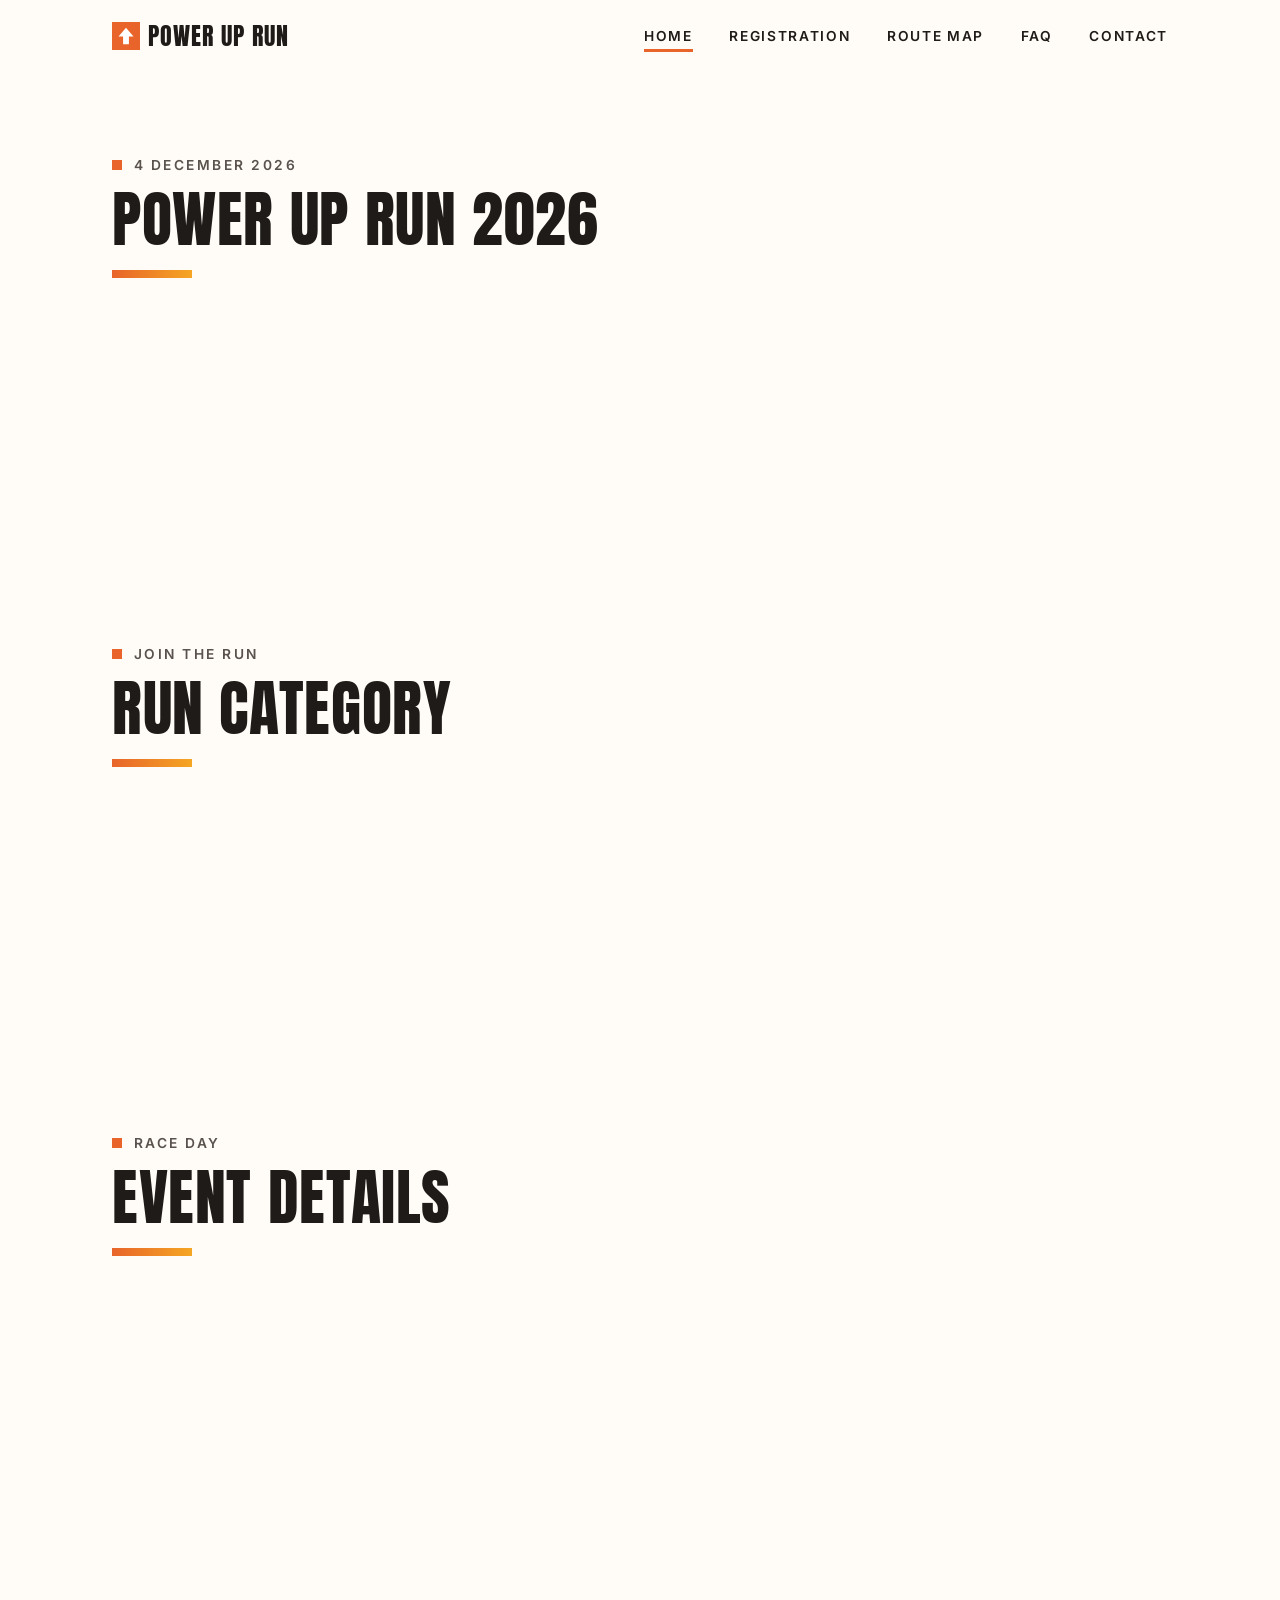
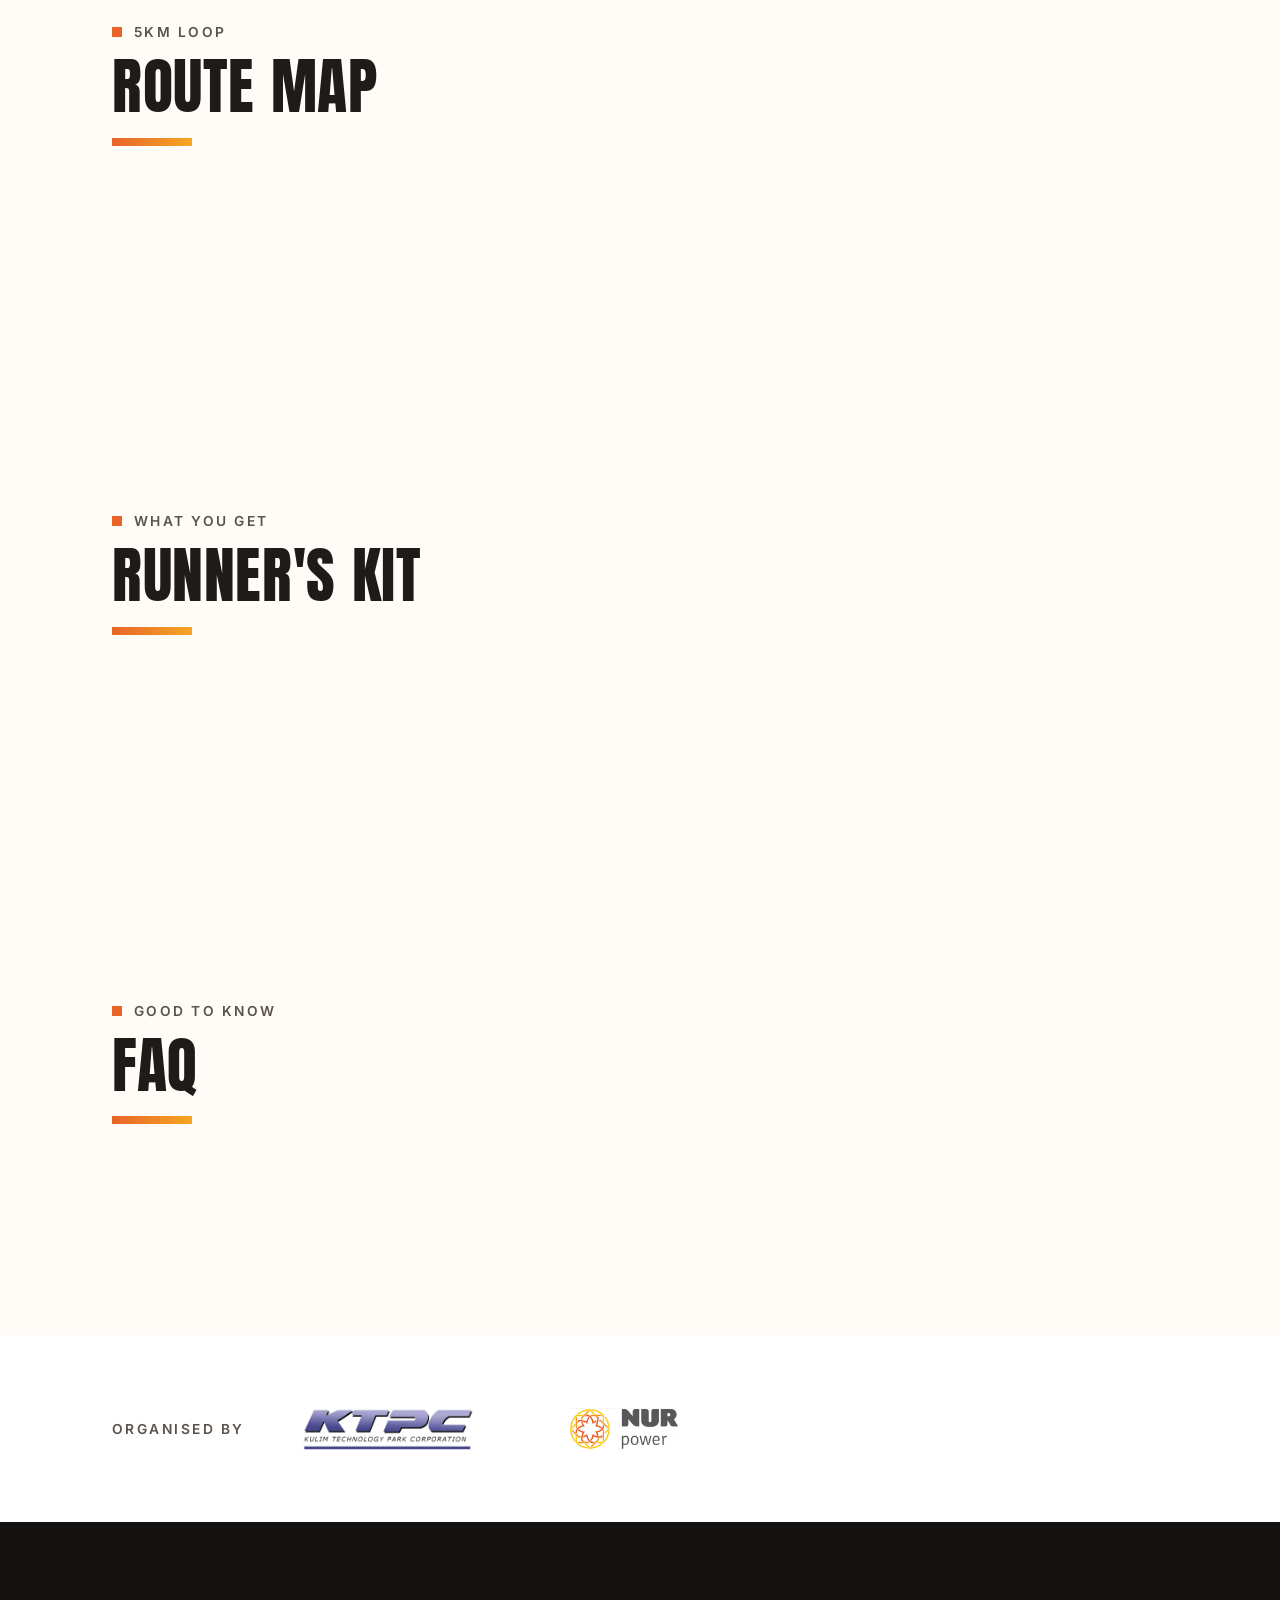
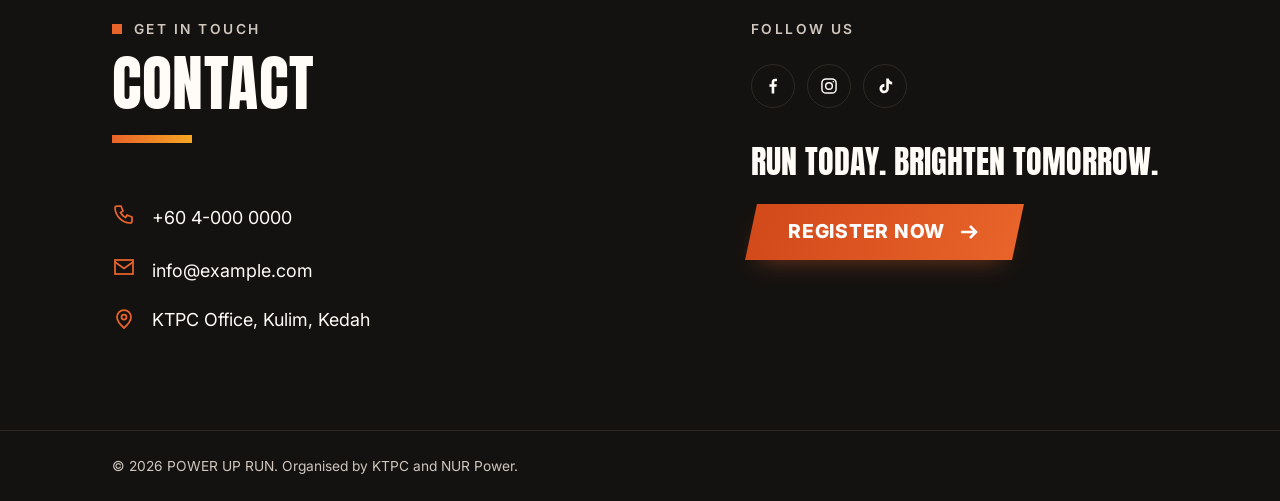
==== index.html @ efd7d97f "Add site foundation, event config and phase logic" ====
<!doctype html>
<html lang="en">
<head>
  <meta charset="utf-8">
  <meta name="viewport" content="width=device-width, initial-scale=1">
  <title>POWER UP RUN 2026 | 5KM Fun Run, Kulim</title>
  <meta name="description" content="POWER UP RUN 2026: a free 5KM Fun Run at KTPC Office, Kulim on 4 December 2026. Run Today. Brighten Tomorrow. Register on Luma.">
  <meta name="theme-color" content="#E8642A">
  <meta property="og:title" content="POWER UP RUN 2026">
  <meta property="og:description" content="Run Today. Brighten Tomorrow. Free 5KM Fun Run at KTPC Office, Kulim, 4 December 2026.">
  <meta property="og:type" content="website">
  <link rel="icon" href="assets/images/favicon.svg" type="image/svg+xml">

  <link rel="preconnect" href="https://fonts.googleapis.com">
  <link rel="preconnect" href="https://fonts.gstatic.com" crossorigin>
  <link rel="stylesheet" href="https://fonts.googleapis.com/css2?family=Anton&family=Inter:wght@400;600;800&display=swap">
  <link rel="stylesheet" href="assets/stylesheets/application.css">

  <script>
    // Hide-until-revealed styles only apply under .js. If the module never boots (blocked,
    // failed to load) drop the class after 4s so content is never left hidden.
    document.documentElement.classList.add("js");
    setTimeout(function () {
      if (!document.documentElement.dataset.booted) document.documentElement.classList.remove("js");
    }, 4000);
  </script>
  <script type="module" src="assets/javascripts/application.js"></script>
</head>
<body>
  <a class="skip-link" href="#main">Skip to content</a>

  <header class="nav" data-controller="nav">
    <div class="nav__bar container">
      <a class="nav__brand" href="#home">
        <svg class="nav__brand-mark" viewBox="0 0 24 24" fill="currentColor" aria-hidden="true"><path d="M12 2 3 12.5h5.5V22h7v-9.5H21z"/></svg>
        <span>Power Up Run</span>
      </a>
      <button class="nav__toggle" type="button" data-nav-toggle aria-expanded="false" aria-controls="site-menu" aria-label="Open menu">
        <span class="nav__toggle-bar"></span>
        <span class="nav__toggle-bar"></span>
      </button>
      <nav class="nav__menu" id="site-menu" aria-label="Primary">
        <ul class="nav__list">
          <li class="nav__item"><a class="nav__link" href="#home">Home</a></li>
          <li class="nav__item"><a class="nav__link" href="#registration">Registration</a></li>
          <li class="nav__item"><a class="nav__link" href="#route-map">Route Map</a></li>
          <li class="nav__item"><a class="nav__link" href="#faq">FAQ</a></li>
          <li class="nav__item"><a class="nav__link" href="#contact">Contact</a></li>
        </ul>
      </nav>
    </div>
  </header>

  <main id="main">
    <!-- BEGIN section: hero -->
    <section class="section" id="home" aria-labelledby="home-title">
      <div class="container">
        <div class="section-heading" data-controller="reveal">
          <p class="section-heading__eyebrow">4 December 2026</p>
          <h1 class="section-heading__title" id="home-title">Power Up Run 2026</h1>
        </div>
        <!-- content: Task 2 -->
      </div>
    </section>
    <!-- END section: hero -->

    <!-- BEGIN section: registration -->
    <section class="section" id="registration" aria-labelledby="registration-title">
      <div class="container">
        <div class="section-heading" data-controller="reveal">
          <p class="section-heading__eyebrow">Join the run</p>
          <h2 class="section-heading__title" id="registration-title">Run Category</h2>
        </div>
        <!-- content: Task 3 -->
      </div>
    </section>
    <!-- END section: registration -->

    <!-- BEGIN section: event_details -->
    <section class="section" id="event-details" aria-labelledby="event-details-title">
      <div class="container">
        <div class="section-heading" data-controller="reveal">
          <p class="section-heading__eyebrow">Race day</p>
          <h2 class="section-heading__title" id="event-details-title">Event Details</h2>
        </div>
        <!-- content: Task 3 -->
      </div>
    </section>
    <!-- END section: event_details -->

    <!-- BEGIN section: route_map -->
    <section class="section" id="route-map" aria-labelledby="route-map-title">
      <div class="container">
        <div class="section-heading" data-controller="reveal">
          <p class="section-heading__eyebrow">5KM loop</p>
          <h2 class="section-heading__title" id="route-map-title">Route Map</h2>
        </div>
        <!-- content: Task 4 -->
      </div>
    </section>
    <!-- END section: route_map -->

    <!-- BEGIN section: runner_kit -->
    <section class="section" id="runner-kit" aria-labelledby="runner-kit-title">
      <div class="container">
        <div class="section-heading" data-controller="reveal">
          <p class="section-heading__eyebrow">What you get</p>
          <h2 class="section-heading__title" id="runner-kit-title">Runner's Kit</h2>
        </div>
        <!-- content: Task 5 -->
      </div>
    </section>
    <!-- END section: runner_kit -->

    <!-- BEGIN section: faq -->
    <section class="section" id="faq" aria-labelledby="faq-title">
      <div class="container">
        <div class="section-heading" data-controller="reveal">
          <p class="section-heading__eyebrow">Good to know</p>
          <h2 class="section-heading__title" id="faq-title">FAQ</h2>
        </div>
        <!-- content: Task 5 -->
      </div>
    </section>
    <!-- END section: faq -->
  </main>

  <footer class="footer" id="contact" aria-labelledby="contact-title">
    <div class="footer__organisers">
      <div class="footer__organisers-inner container">
        <p class="footer__label">Organised by</p>
        <div class="footer__logos">
          <a class="footer__logo footer__logo--ktpc" href="#home">
            <img src="assets/images/logos/ktpc_logo.png" alt="Kulim Technology Park Corporation (KTPC)" width="780" height="200">
          </a>
          <a class="footer__logo footer__logo--nur" href="#home">
            <img src="assets/images/logos/nur_power_logo.png" alt="NUR Power" width="360" height="240">
          </a>
        </div>
      </div>
    </div>

    <div class="footer__main container">
      <div data-controller="reveal">
        <div class="section-heading section-heading--light">
          <p class="section-heading__eyebrow">Get in touch</p>
          <h2 class="section-heading__title" id="contact-title">Contact</h2>
        </div>
        <address class="footer__contact-list">
          <p class="footer__contact-item">
            <svg class="footer__contact-icon" viewBox="0 0 24 24" fill="none" stroke="currentColor" stroke-width="1.75" stroke-linejoin="miter" aria-hidden="true"><path d="M5 4h4l2 5-2.5 1.5a11 11 0 0 0 5 5L15 13l5 2v4a2 2 0 0 1-2 2A16 16 0 0 1 3 6a2 2 0 0 1 2-2z"/></svg>
            <span><span class="visually-hidden">Phone: </span><a class="footer__link" href="tel:+6040000000">+60 4-000 0000</a></span>
          </p>
          <p class="footer__contact-item">
            <svg class="footer__contact-icon" viewBox="0 0 24 24" fill="none" stroke="currentColor" stroke-width="1.75" stroke-linejoin="miter" aria-hidden="true"><rect x="3" y="5" width="18" height="14"/><path d="m3 7 9 6.5L21 7"/></svg>
            <span><span class="visually-hidden">Email: </span><a class="footer__link" href="mailto:info@example.com">info@example.com</a></span>
          </p>
          <p class="footer__contact-item">
            <svg class="footer__contact-icon" viewBox="0 0 24 24" fill="none" stroke="currentColor" stroke-width="1.75" stroke-linejoin="miter" aria-hidden="true"><path d="M12 21s-7-6.2-7-11a7 7 0 0 1 14 0c0 4.8-7 11-7 11z"/><circle cx="12" cy="10" r="2.5"/></svg>
            <span><span class="visually-hidden">Address: </span>KTPC Office, Kulim, Kedah</span>
          </p>
        </address>
      </div>

      <div class="footer__follow" data-controller="reveal" data-reveal-delay="150">
        <p class="footer__follow-label">Follow us</p>
        <ul class="footer__social">
          <li>
            <a class="footer__social-link" href="#" aria-label="Facebook">
              <svg viewBox="0 0 24 24" fill="currentColor" aria-hidden="true"><path d="M13.5 21v-8h2.7l.4-3.2h-3.1V7.8c0-.9.3-1.5 1.6-1.5h1.7V3.4c-.3 0-1.3-.1-2.4-.1-2.4 0-4 1.5-4 4.1v2.4H7.7V13h2.7v8h3.1z"/></svg>
            </a>
          </li>
          <li>
            <a class="footer__social-link" href="#" aria-label="Instagram">
              <svg viewBox="0 0 24 24" fill="none" stroke="currentColor" stroke-width="1.75" aria-hidden="true"><rect x="3.5" y="3.5" width="17" height="17" rx="5"/><circle cx="12" cy="12" r="4"/><circle cx="17.2" cy="6.8" r="0.9" fill="currentColor" stroke="none"/></svg>
            </a>
          </li>
          <li>
            <a class="footer__social-link" href="#" aria-label="TikTok">
              <svg viewBox="0 0 24 24" fill="currentColor" aria-hidden="true"><path d="M16.6 3c.3 2.3 1.7 3.8 4 4v3.1c-1.4 0-2.8-.4-4-1.2v6.2c0 3.2-2.5 5.6-5.6 5.6S5.4 18.3 5.4 15.2s2.6-5.7 5.9-5.6v3.2c-1.4-.1-2.6.9-2.6 2.4 0 1.3 1 2.4 2.4 2.4 1.3 0 2.4-1 2.4-2.5V3h3.1z"/></svg>
            </a>
          </li>
        </ul>

        <div class="footer__cta">
          <p class="footer__cta-text">Run today. Brighten tomorrow.</p>
          <a class="button button--primary" href="https://luma.com/" target="_blank" rel="noopener" data-registration-link>
            <span class="button__content">
              <span class="button__label">Register now</span>
              <svg class="button__icon" viewBox="0 0 24 24" fill="none" stroke="currentColor" stroke-width="2.5" stroke-linejoin="miter" aria-hidden="true"><path d="M4 12h15M13 6l6 6-6 6"/></svg>
              <span class="visually-hidden">(opens in a new tab)</span>
            </span>
          </a>
        </div>
      </div>
    </div>

    <div class="footer__legal">
      <p class="container">&copy; 2026 POWER UP RUN. Organised by KTPC and NUR Power.</p>
    </div>
  </footer>
</body>
</html>
---- assets/stylesheets/application.css ----
/* Manifest: order matters. Component stubs are filled in by later tasks. */
@import url("tokens.css");
@import url("base.css");
@import url("layout.css");
@import url("components/_nav.css");
@import url("components/_hero.css");
@import url("components/_countdown.css");
@import url("components/_button.css");
@import url("components/_section_heading.css");
@import url("components/_category.css");
@import url("components/_schedule.css");
@import url("components/_route_map.css");
@import url("components/_runner_kit.css");
@import url("components/_faq.css");
@import url("components/_footer.css");
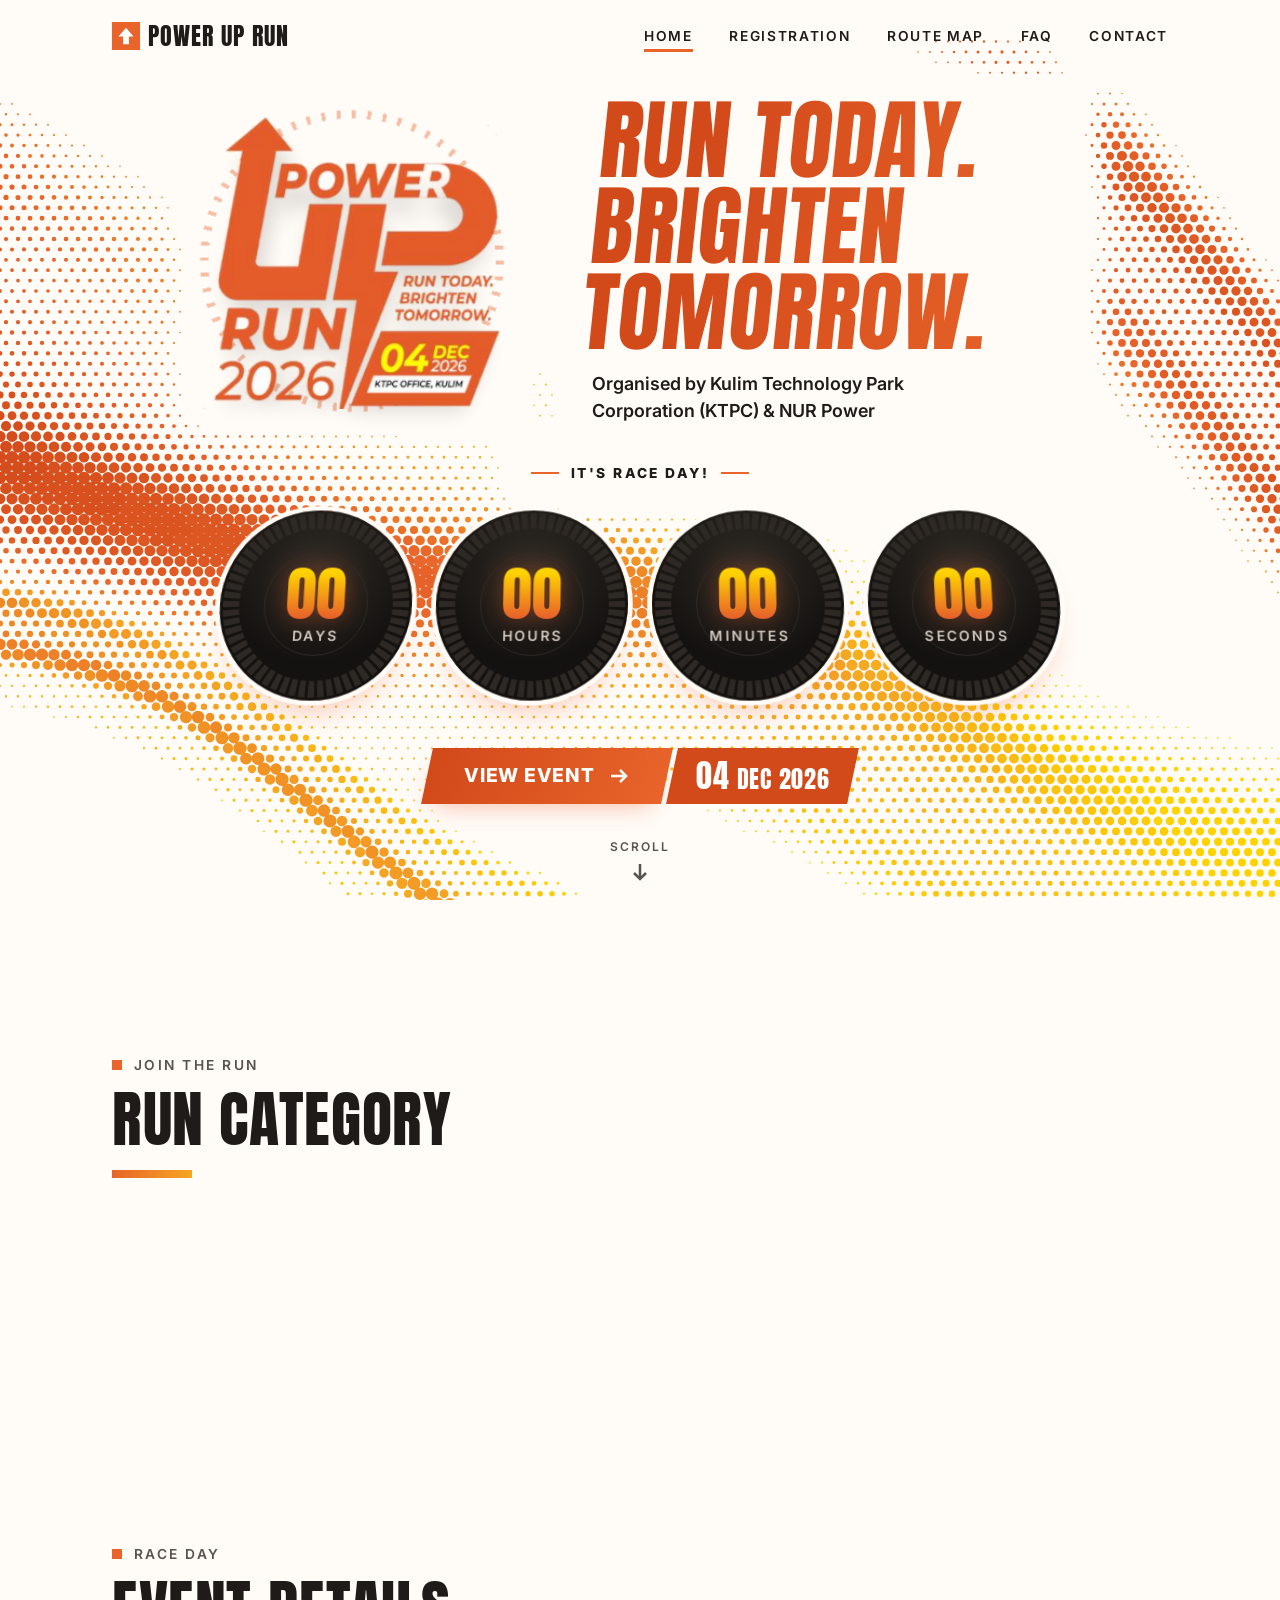
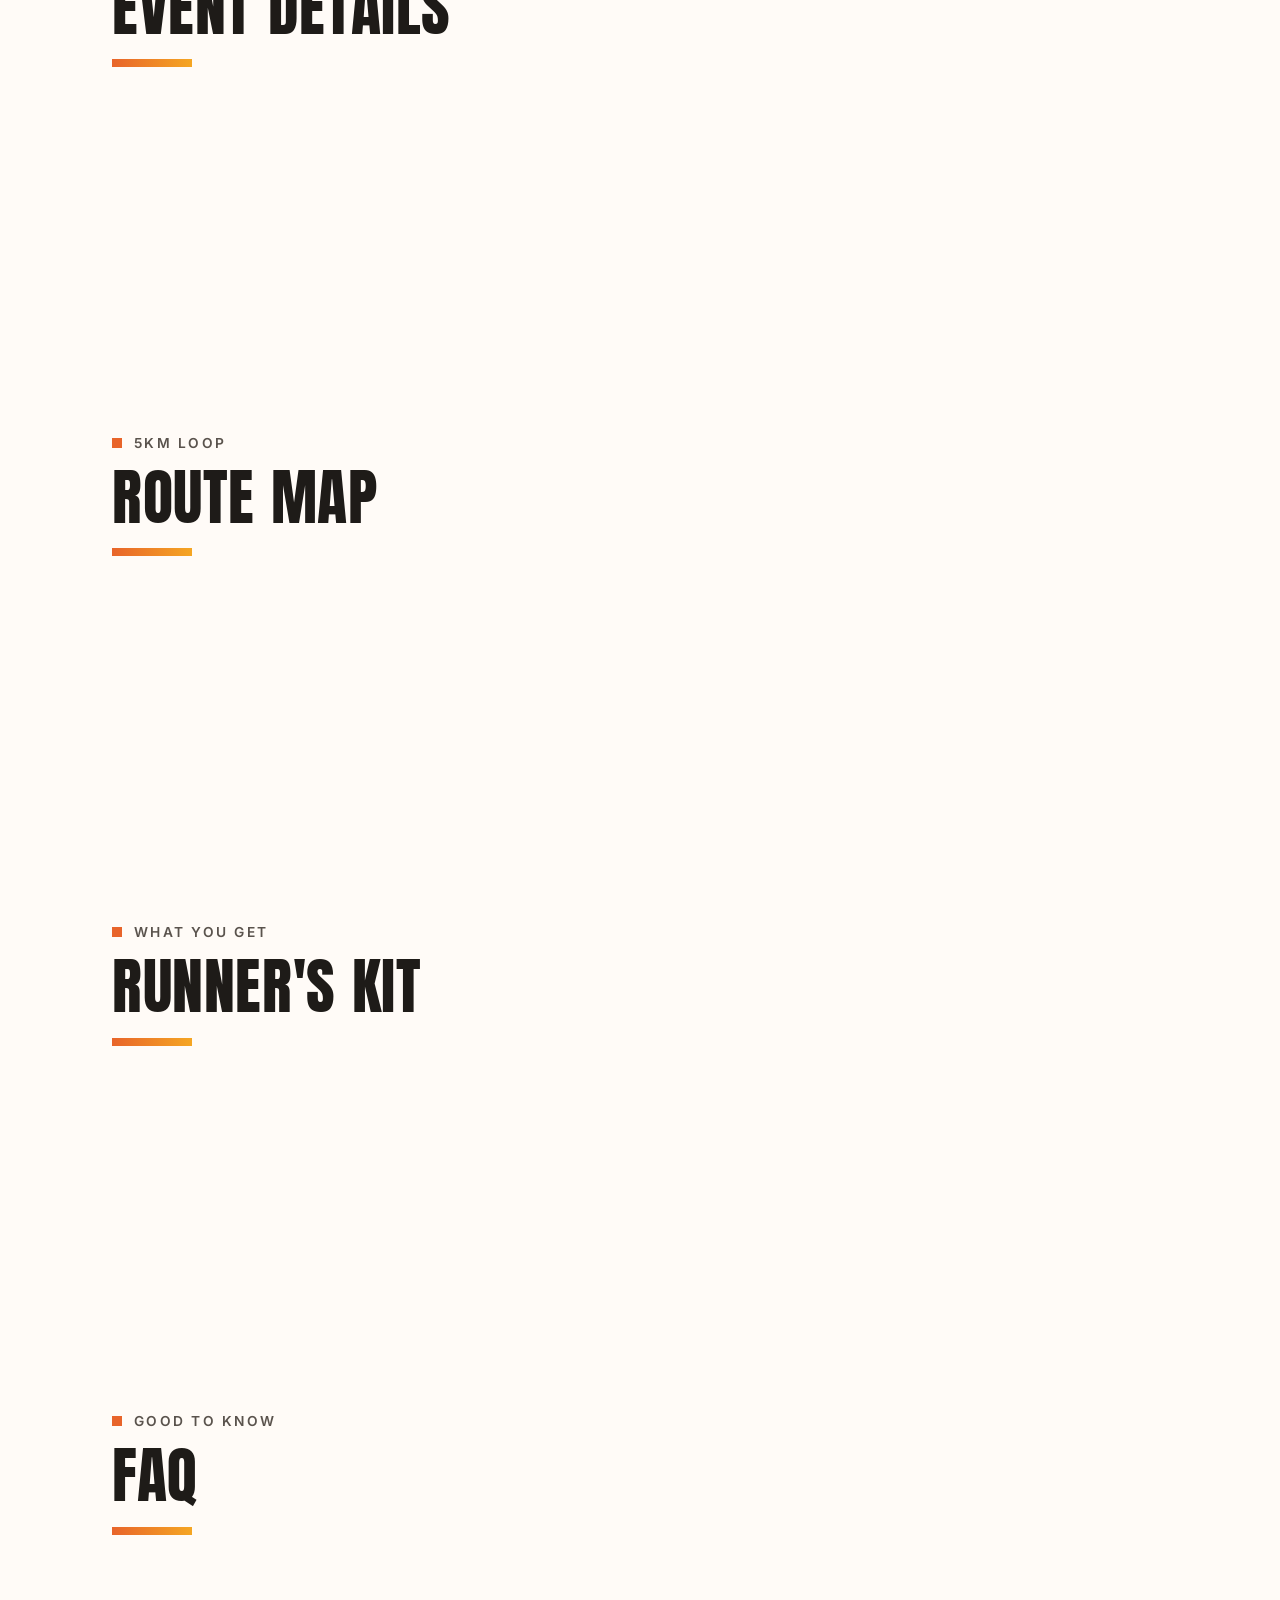
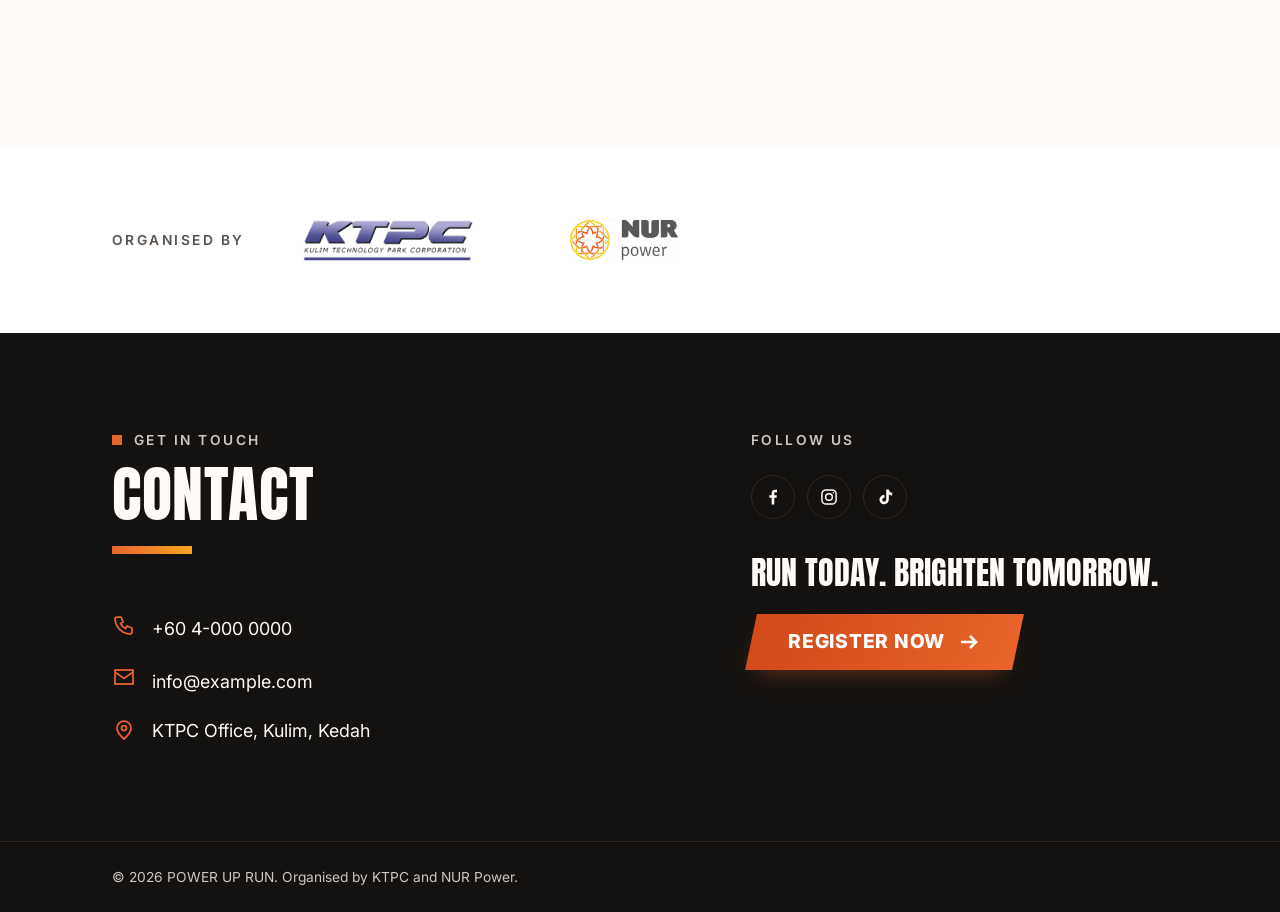
==== commit 050d12eb: "Build hero with halftone waves, 3D logo and countdown" ====
--- a/index.html
+++ b/index.html
@@ -53,14 +53,81 @@
 
   <main id="main">
     <!-- BEGIN section: hero -->
-    <section class="section" id="home" aria-labelledby="home-title">
-      <div class="container">
-        <div class="section-heading" data-controller="reveal">
-          <p class="section-heading__eyebrow">4 December 2026</p>
-          <h1 class="section-heading__title" id="home-title">Power Up Run 2026</h1>
-        </div>
-        <!-- content: Task 2 -->
-      </div>
+    <section class="hero" id="home" aria-labelledby="home-title" data-tilt-area>
+      <div class="hero__waves" aria-hidden="true">
+        <canvas class="hero__canvas" data-controller="halftone-waves"></canvas>
+      </div>
+
+      <div class="hero__inner container">
+        <div class="hero__brand">
+          <div class="hero__logo-reveal" data-controller="reveal">
+            <div class="hero__logo-stage" data-halftone-clear>
+              <div class="hero__logo" data-controller="tilt">
+                <span class="hero__logo-halo" data-tilt-depth="-70" aria-hidden="true"></span>
+                <span class="hero__logo-shadow" data-tilt-depth="-30" aria-hidden="true"></span>
+                <h1 class="hero__title" id="home-title" data-tilt-depth="30">
+                  <img class="hero__logo-image" src="assets/images/logos/power_up_run_logo.png" alt="Power Up Run 2026 — 04 Dec 2026, KTPC Office, Kulim" width="276" height="274" fetchpriority="high">
+                  <span class="visually-hidden">: a free 5KM Fun Run</span>
+                </h1>
+                <span class="hero__logo-glare" data-tilt-depth="31" aria-hidden="true"></span>
+              </div>
+            </div>
+          </div>
+
+          <div class="hero__copy" data-controller="reveal" data-reveal-delay="120" data-halftone-clear>
+            <p class="hero__tagline"><span>Run today.</span> <span>Brighten tomorrow.</span></p>
+            <p class="hero__organisers">Organised by Kulim Technology Park Corporation (KTPC) &amp; NUR Power</p>
+          </div>
+        </div>
+
+        <div class="hero__countdown" data-controller="reveal" data-reveal-delay="240">
+          <div class="countdown" data-controller="countdown">
+            <p class="countdown__heading" data-countdown-heading data-halftone-clear>Registration opens in</p>
+            <ol class="countdown__dials" aria-hidden="true">
+          <li class="dial" data-countdown-unit="days">
+            <svg class="dial__ring" viewBox="0 0 200 200" data-countdown-ring></svg>
+            <span class="dial__value" data-countdown-value>--</span>
+            <span class="dial__label">Days</span>
+          </li>
+          <li class="dial" data-countdown-unit="hours">
+            <svg class="dial__ring" viewBox="0 0 200 200" data-countdown-ring></svg>
+            <span class="dial__value" data-countdown-value>--</span>
+            <span class="dial__label">Hours</span>
+          </li>
+          <li class="dial" data-countdown-unit="minutes">
+            <svg class="dial__ring" viewBox="0 0 200 200" data-countdown-ring></svg>
+            <span class="dial__value" data-countdown-value>--</span>
+            <span class="dial__label">Minutes</span>
+          </li>
+          <li class="dial" data-countdown-unit="seconds">
+            <svg class="dial__ring" viewBox="0 0 200 200" data-countdown-ring></svg>
+            <span class="dial__value" data-countdown-value>--</span>
+            <span class="dial__label">Seconds</span>
+          </li>
+            </ol>
+            <!-- Without JS this line is shown instead of the dials; with JS it is the spoken summary. -->
+            <p class="countdown__summary" aria-live="polite" data-countdown-summary>Registration runs 2&ndash;16 November 2026. Race day is 4 December 2026.</p>
+
+            <div class="hero__cta">
+              <a class="button button--primary hero__button" href="https://luma.com/" target="_blank" rel="noopener" data-registration-link>
+                <span class="button__content">
+                  <span class="button__label" data-countdown-cta-label>Register now</span>
+                  <svg class="button__icon" viewBox="0 0 24 24" fill="none" stroke="currentColor" stroke-width="2.5" stroke-linejoin="miter" aria-hidden="true"><path d="M4 12h15M13 6l6 6-6 6"/></svg>
+                  <span class="visually-hidden">(opens in a new tab)</span>
+                </span>
+              </a>
+              <p class="hero__date">
+                <time class="hero__date-content" datetime="2026-12-04"><span class="hero__date-day">04</span> <span class="hero__date-month">Dec 2026</span></time>
+              </p>
+            </div>
+          </div>
+        </div>
+      </div>
+
+      <a class="hero__scroll" href="#registration" data-halftone-clear>
+        <span>Scroll<span class="visually-hidden"> to registration</span></span>
+        <svg class="hero__scroll-icon" viewBox="0 0 24 24" fill="none" stroke="currentColor" stroke-width="2.5" stroke-linejoin="miter" aria-hidden="true"><path d="M12 4v15M6 13l6 6 6-6"/></svg>
+      </a>
     </section>
     <!-- END section: hero -->
 
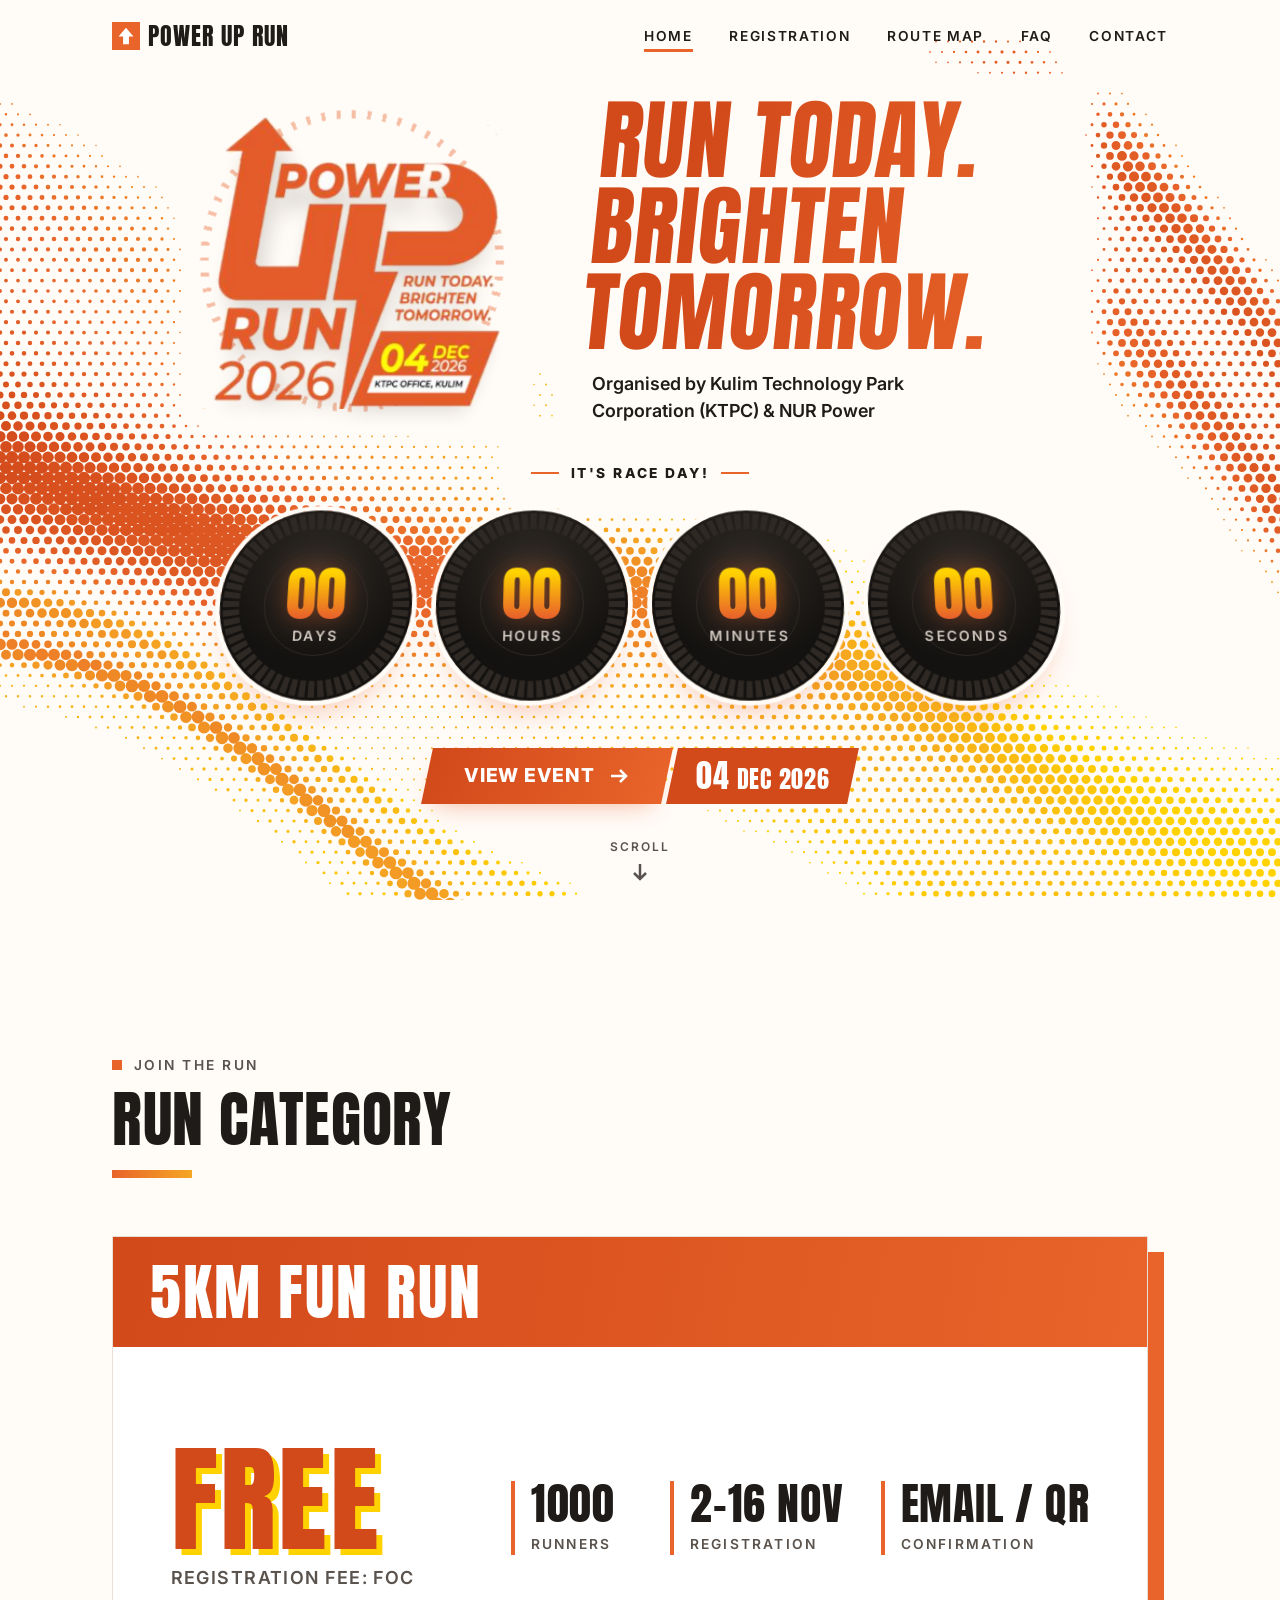
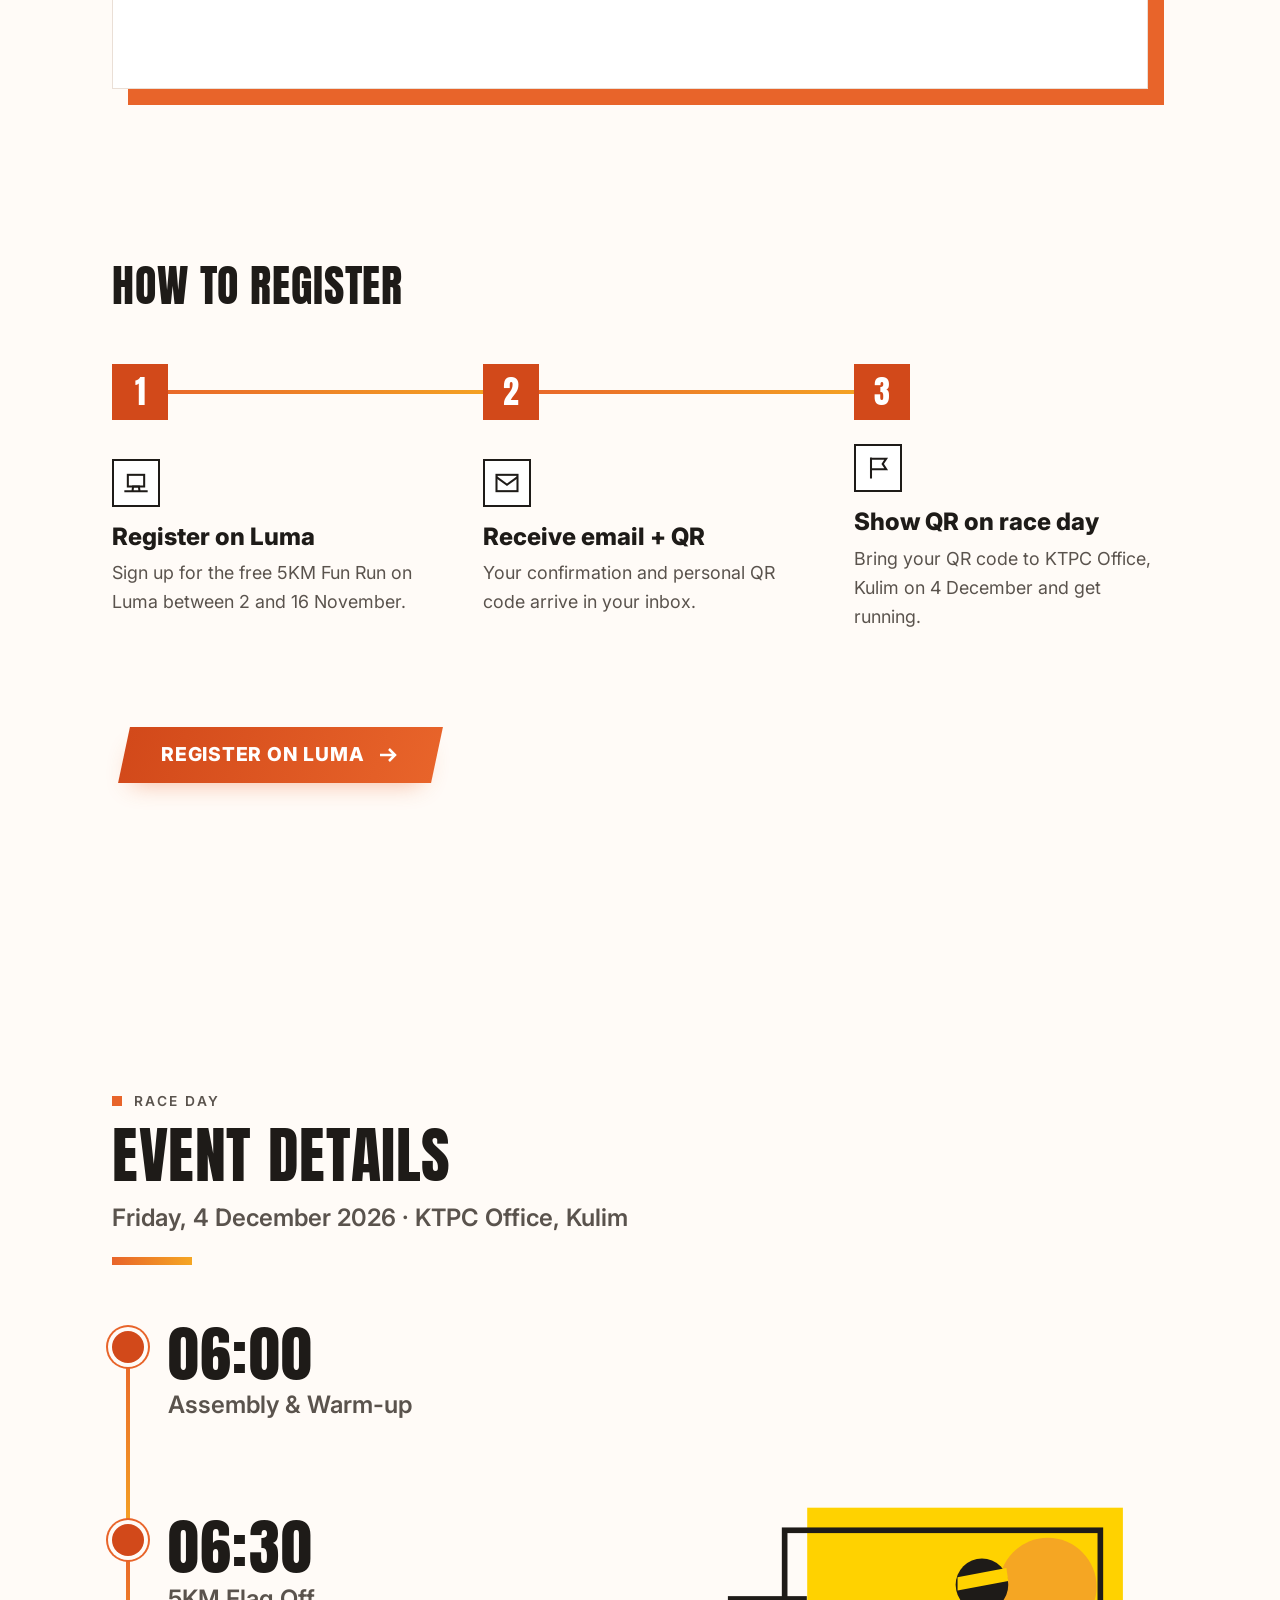
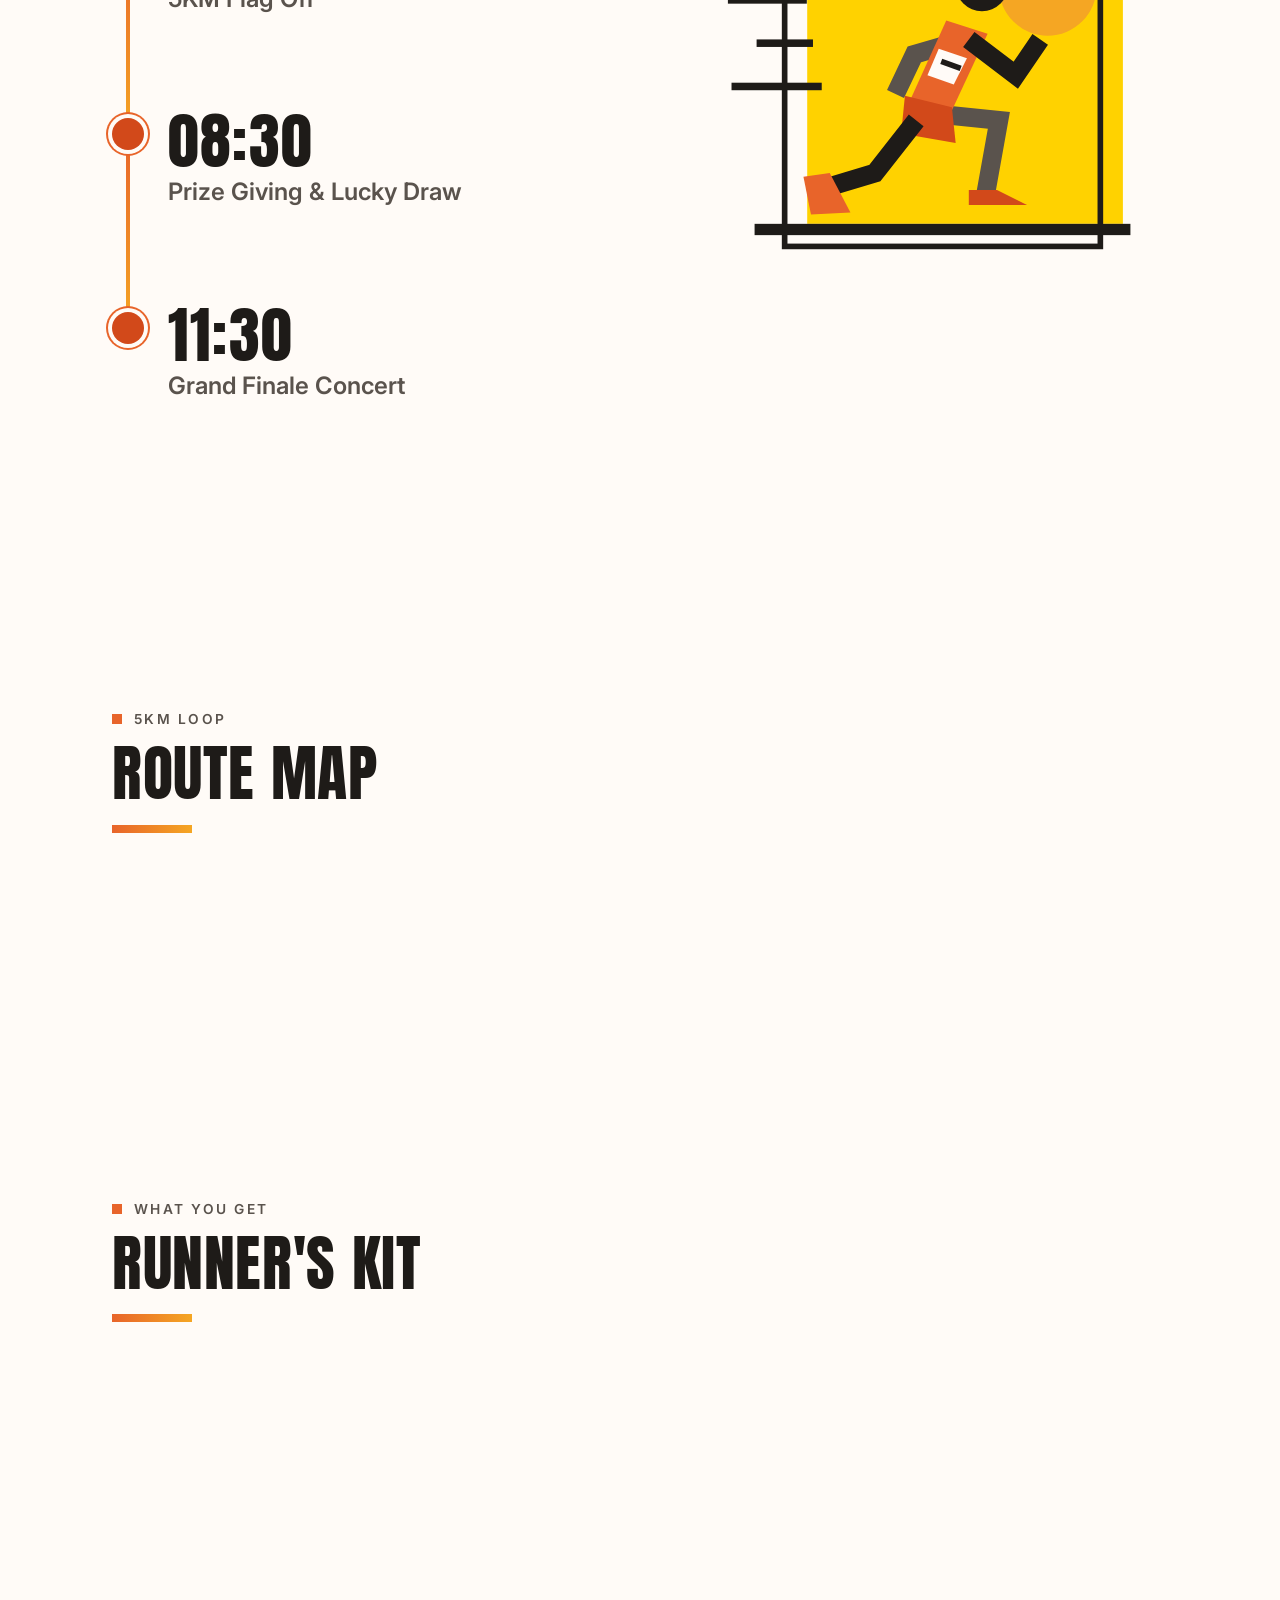
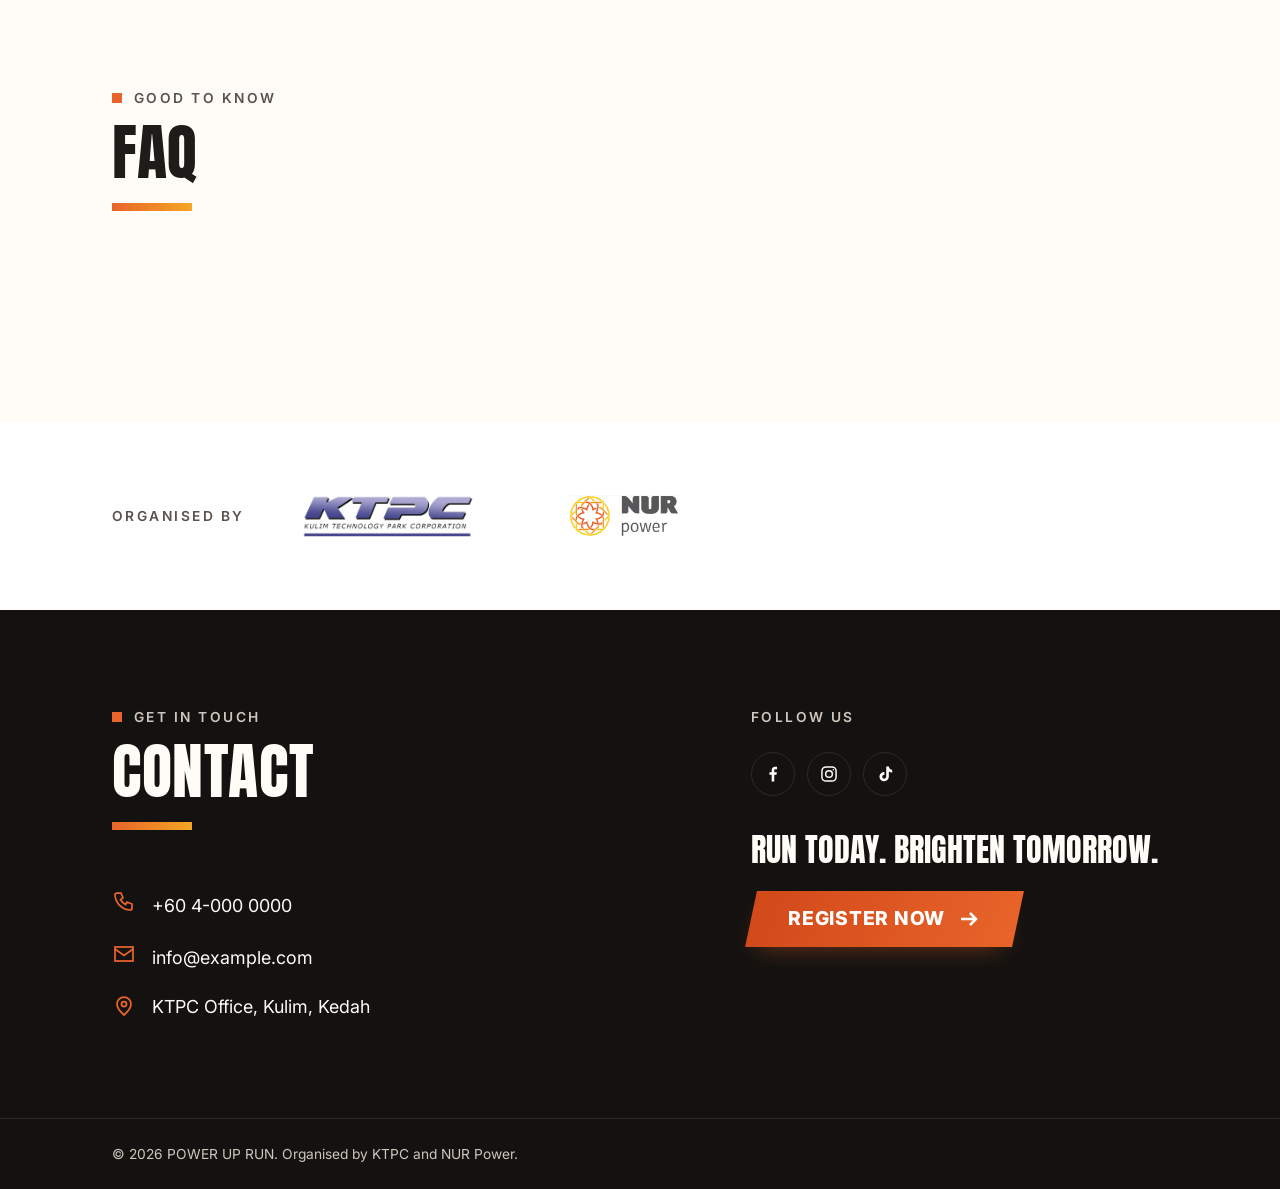
==== commit 5f2f9526: "Add run category and event details sections" ====
--- a/index.html
+++ b/index.html
@@ -138,7 +138,80 @@
           <p class="section-heading__eyebrow">Join the run</p>
           <h2 class="section-heading__title" id="registration-title">Run Category</h2>
         </div>
-        <!-- content: Task 3 -->
+
+        <div class="category-card-wrap" data-controller="reveal">
+          <article class="category-card" aria-labelledby="category-title">
+            <header class="category-card__band">
+              <h3 class="category-card__title" id="category-title">5KM Fun Run</h3>
+            </header>
+            <div class="category-card__body">
+              <div class="category-card__fee">
+                <p class="category-card__free">Free</p>
+                <p class="category-card__fee-note">Registration fee: FOC</p>
+              </div>
+              <dl class="category-stats">
+                <div class="category-stat">
+                  <dt class="category-stat__label">Runners</dt>
+                  <dd class="category-stat__value"><span data-controller="count-up" data-count-up-to="1000">1000</span></dd>
+                </div>
+                <div class="category-stat">
+                  <dt class="category-stat__label">Registration</dt>
+                  <dd class="category-stat__value">2&ndash;16 Nov</dd>
+                </div>
+                <div class="category-stat">
+                  <dt class="category-stat__label">Confirmation</dt>
+                  <dd class="category-stat__value">Email / QR</dd>
+                </div>
+              </dl>
+            </div>
+          </article>
+        </div>
+
+        <div class="how-to">
+          <h3 class="how-to__title" data-controller="reveal">How to register</h3>
+          <ol class="steps" data-controller="reveal" data-reveal-delay="100">
+            <li class="step" style="--i: 0">
+              <span class="step__number" aria-hidden="true">1</span>
+              <div class="step__body">
+                <span class="step__icon" aria-hidden="true">
+                  <svg viewBox="0 0 24 24" fill="none" stroke="currentColor" stroke-width="1.75" stroke-linejoin="miter"><rect x="5" y="5" width="14" height="10"/><path d="M2 19h20M9 19l.5-4h5l.5 4"/></svg>
+                </span>
+                <h4 class="step__title">Register on Luma</h4>
+                <p class="step__text">Sign up for the free 5KM Fun Run on Luma between 2 and 16 November.</p>
+              </div>
+            </li>
+            <li class="step" style="--i: 1">
+              <span class="step__number" aria-hidden="true">2</span>
+              <div class="step__body">
+                <span class="step__icon" aria-hidden="true">
+                  <svg viewBox="0 0 24 24" fill="none" stroke="currentColor" stroke-width="1.75" stroke-linejoin="miter"><rect x="3" y="5" width="18" height="14"/><path d="m3 7 9 6.5L21 7"/></svg>
+                </span>
+                <h4 class="step__title">Receive email + QR</h4>
+                <p class="step__text">Your confirmation and personal QR code arrive in your inbox.</p>
+              </div>
+            </li>
+            <li class="step" style="--i: 2">
+              <span class="step__number" aria-hidden="true">3</span>
+              <div class="step__body">
+                <span class="step__icon" aria-hidden="true">
+                  <svg viewBox="0 0 24 24" fill="none" stroke="currentColor" stroke-width="1.75" stroke-linejoin="miter"><path d="M6 21V3M6 4h13l-3 4.5 3 4.5H6"/></svg>
+                </span>
+                <h4 class="step__title">Show QR on race day</h4>
+                <p class="step__text">Bring your QR code to KTPC Office, Kulim on 4 December and get running.</p>
+              </div>
+            </li>
+          </ol>
+        </div>
+
+        <div class="registration__cta" data-controller="reveal">
+          <a class="button button--primary" href="https://luma.com/" target="_blank" rel="noopener" data-registration-link>
+            <span class="button__content">
+              <span class="button__label">Register on Luma</span>
+              <svg class="button__icon" viewBox="0 0 24 24" fill="none" stroke="currentColor" stroke-width="2.5" stroke-linejoin="miter" aria-hidden="true"><path d="M4 12h15M13 6l6 6-6 6"/></svg>
+              <span class="visually-hidden">(opens in a new tab)</span>
+            </span>
+          </a>
+        </div>
       </div>
     </section>
     <!-- END section: registration -->
@@ -149,8 +222,38 @@
         <div class="section-heading" data-controller="reveal">
           <p class="section-heading__eyebrow">Race day</p>
           <h2 class="section-heading__title" id="event-details-title">Event Details</h2>
-        </div>
-        <!-- content: Task 3 -->
+          <p class="event-details__subline"><time datetime="2026-12-04">Friday, 4 December 2026</time> &middot; KTPC Office, Kulim</p>
+        </div>
+
+        <div class="event-details">
+          <!-- Rendered statically: keep in sync with EVENT.schedule in assets/javascripts/config/event.js -->
+          <ol class="timeline" data-controller="reveal">
+            <li class="timeline__item" style="--i: 0">
+              <span class="timeline__node" aria-hidden="true"></span>
+              <time class="timeline__time" datetime="06:00">06:00</time>
+              <p class="timeline__title">Assembly &amp; Warm-up</p>
+            </li>
+            <li class="timeline__item" style="--i: 1">
+              <span class="timeline__node" aria-hidden="true"></span>
+              <time class="timeline__time" datetime="06:30">06:30</time>
+              <p class="timeline__title">5KM Flag Off</p>
+            </li>
+            <li class="timeline__item" style="--i: 2">
+              <span class="timeline__node" aria-hidden="true"></span>
+              <time class="timeline__time" datetime="08:30">08:30</time>
+              <p class="timeline__title">Prize Giving &amp; Lucky Draw</p>
+            </li>
+            <li class="timeline__item" style="--i: 3">
+              <span class="timeline__node" aria-hidden="true"></span>
+              <time class="timeline__time" datetime="11:30">11:30</time>
+              <p class="timeline__title">Grand Finale Concert</p>
+            </li>
+          </ol>
+
+          <div class="event-details__art" data-controller="reveal" data-reveal-delay="150">
+            <img class="event-details__runner" src="assets/images/illustrations/runner.svg" alt="Illustration of a runner in an orange shirt mid-stride" width="480" height="440" loading="lazy">
+          </div>
+        </div>
       </div>
     </section>
     <!-- END section: event_details -->
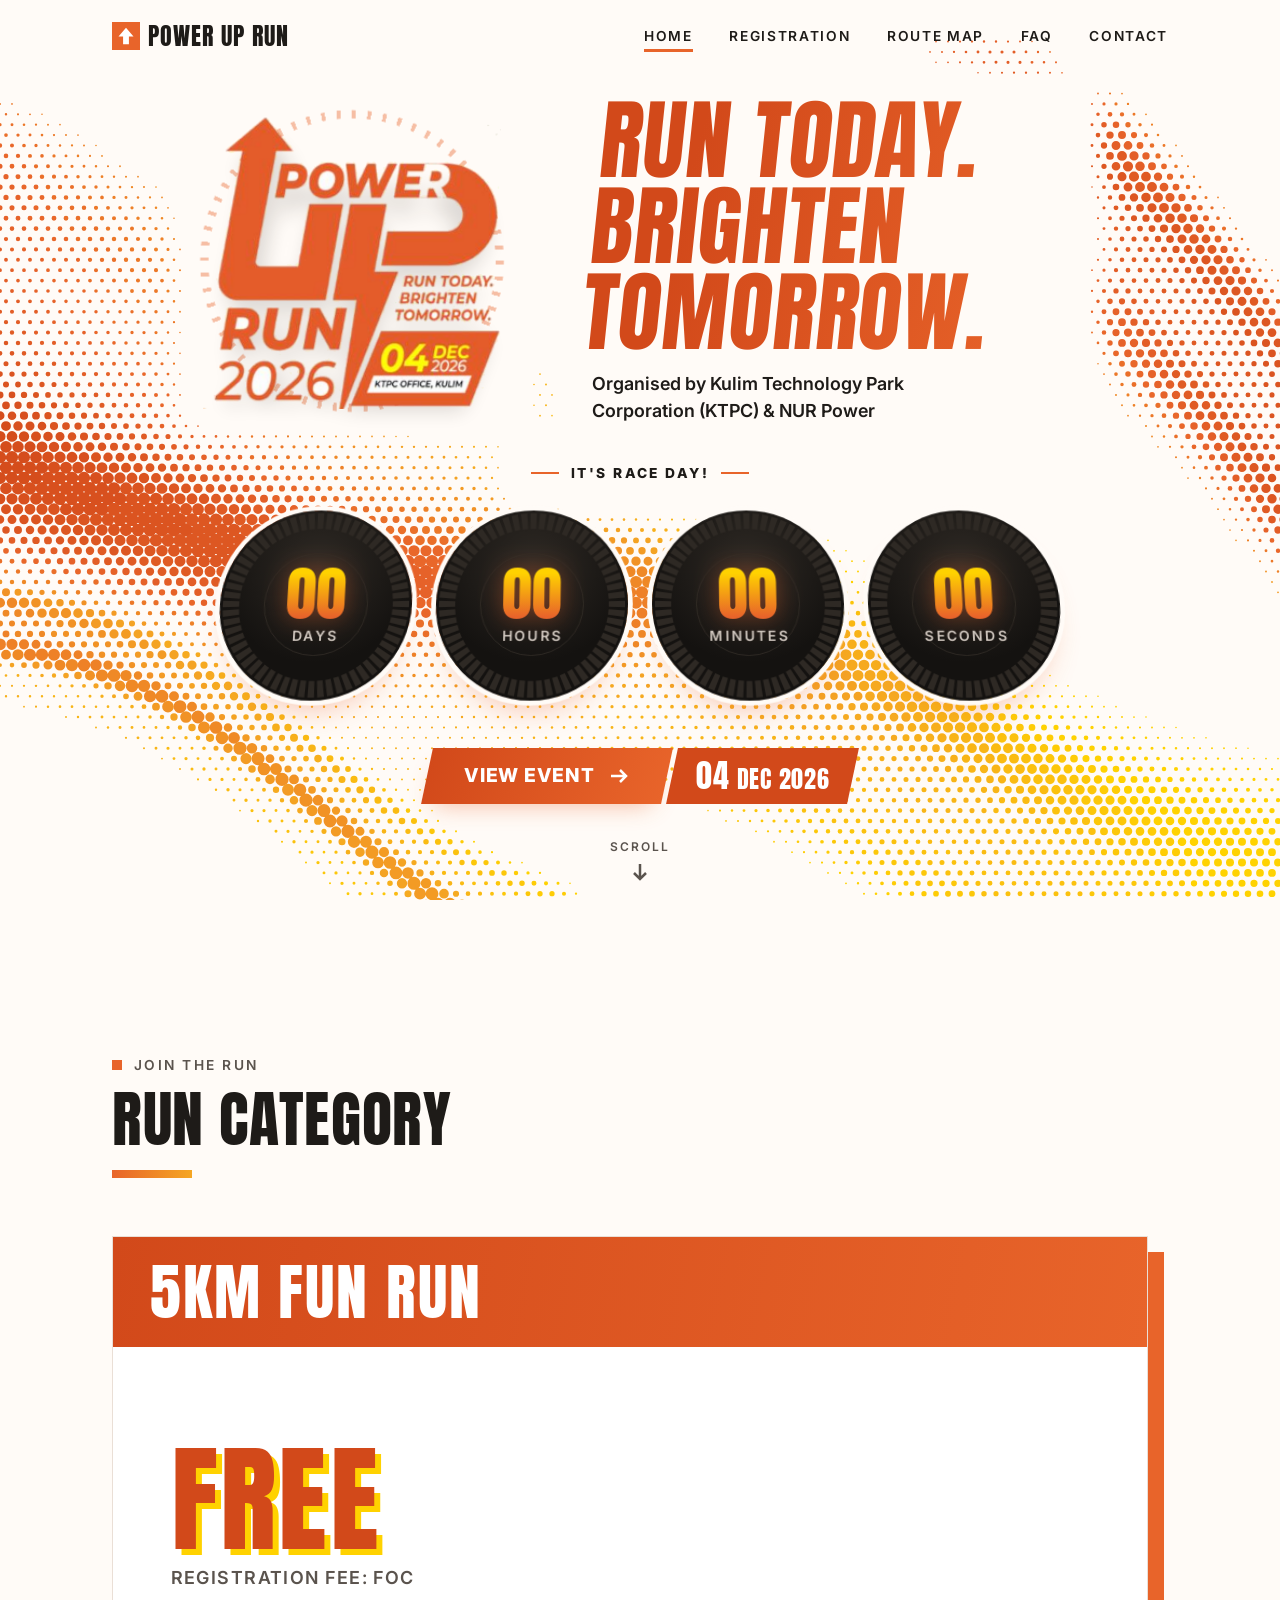
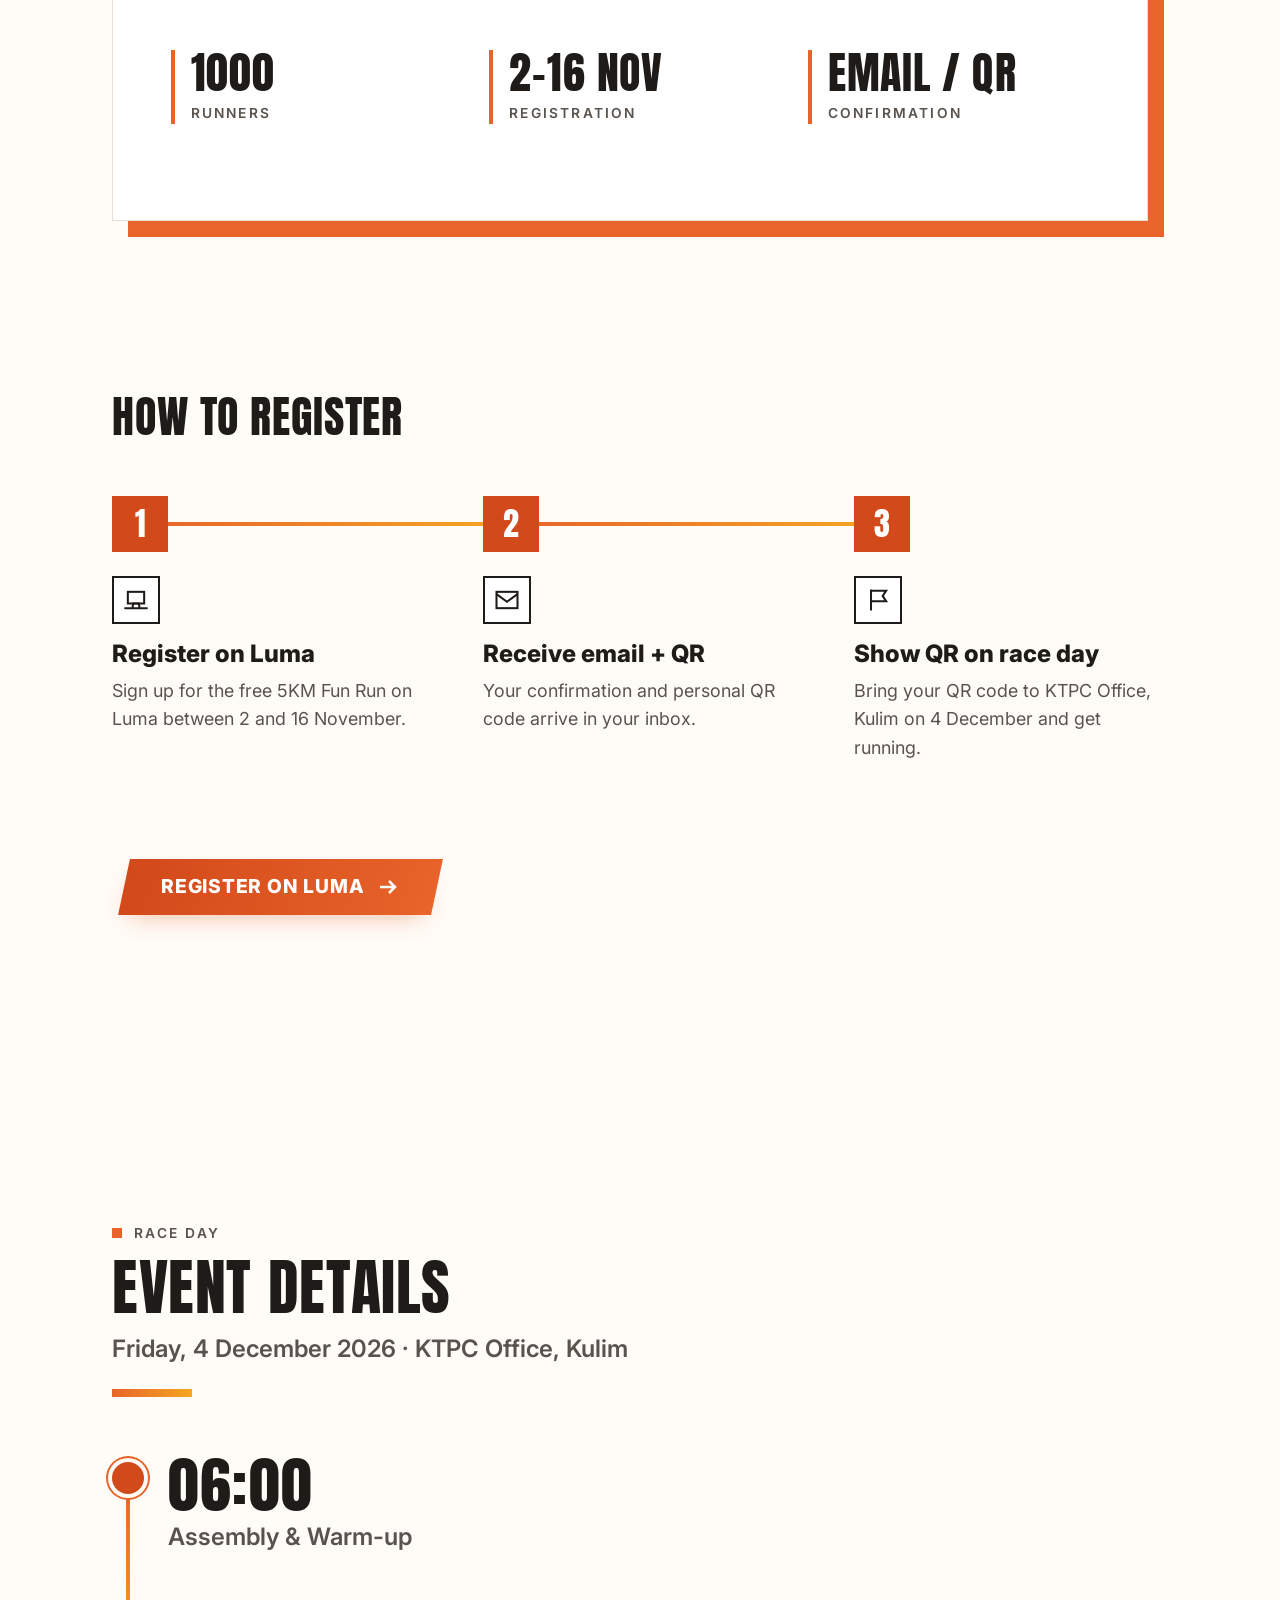
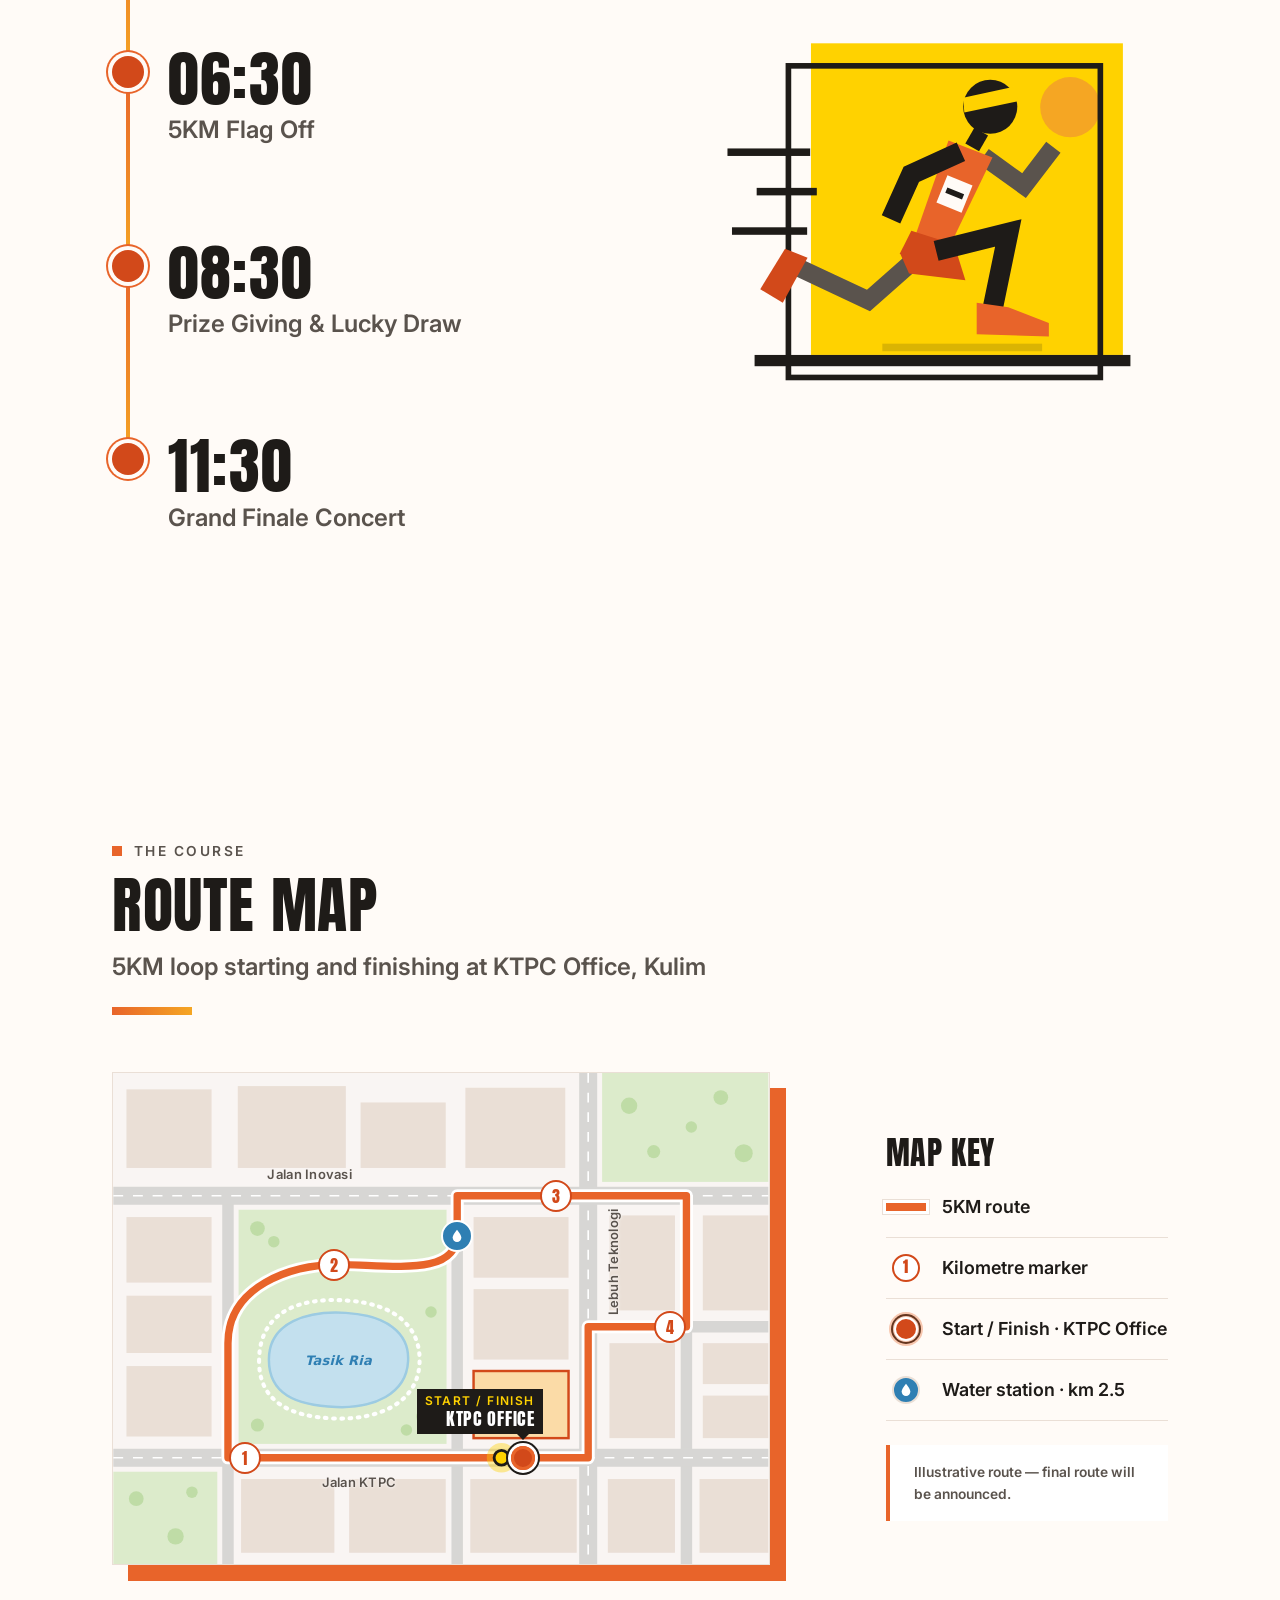
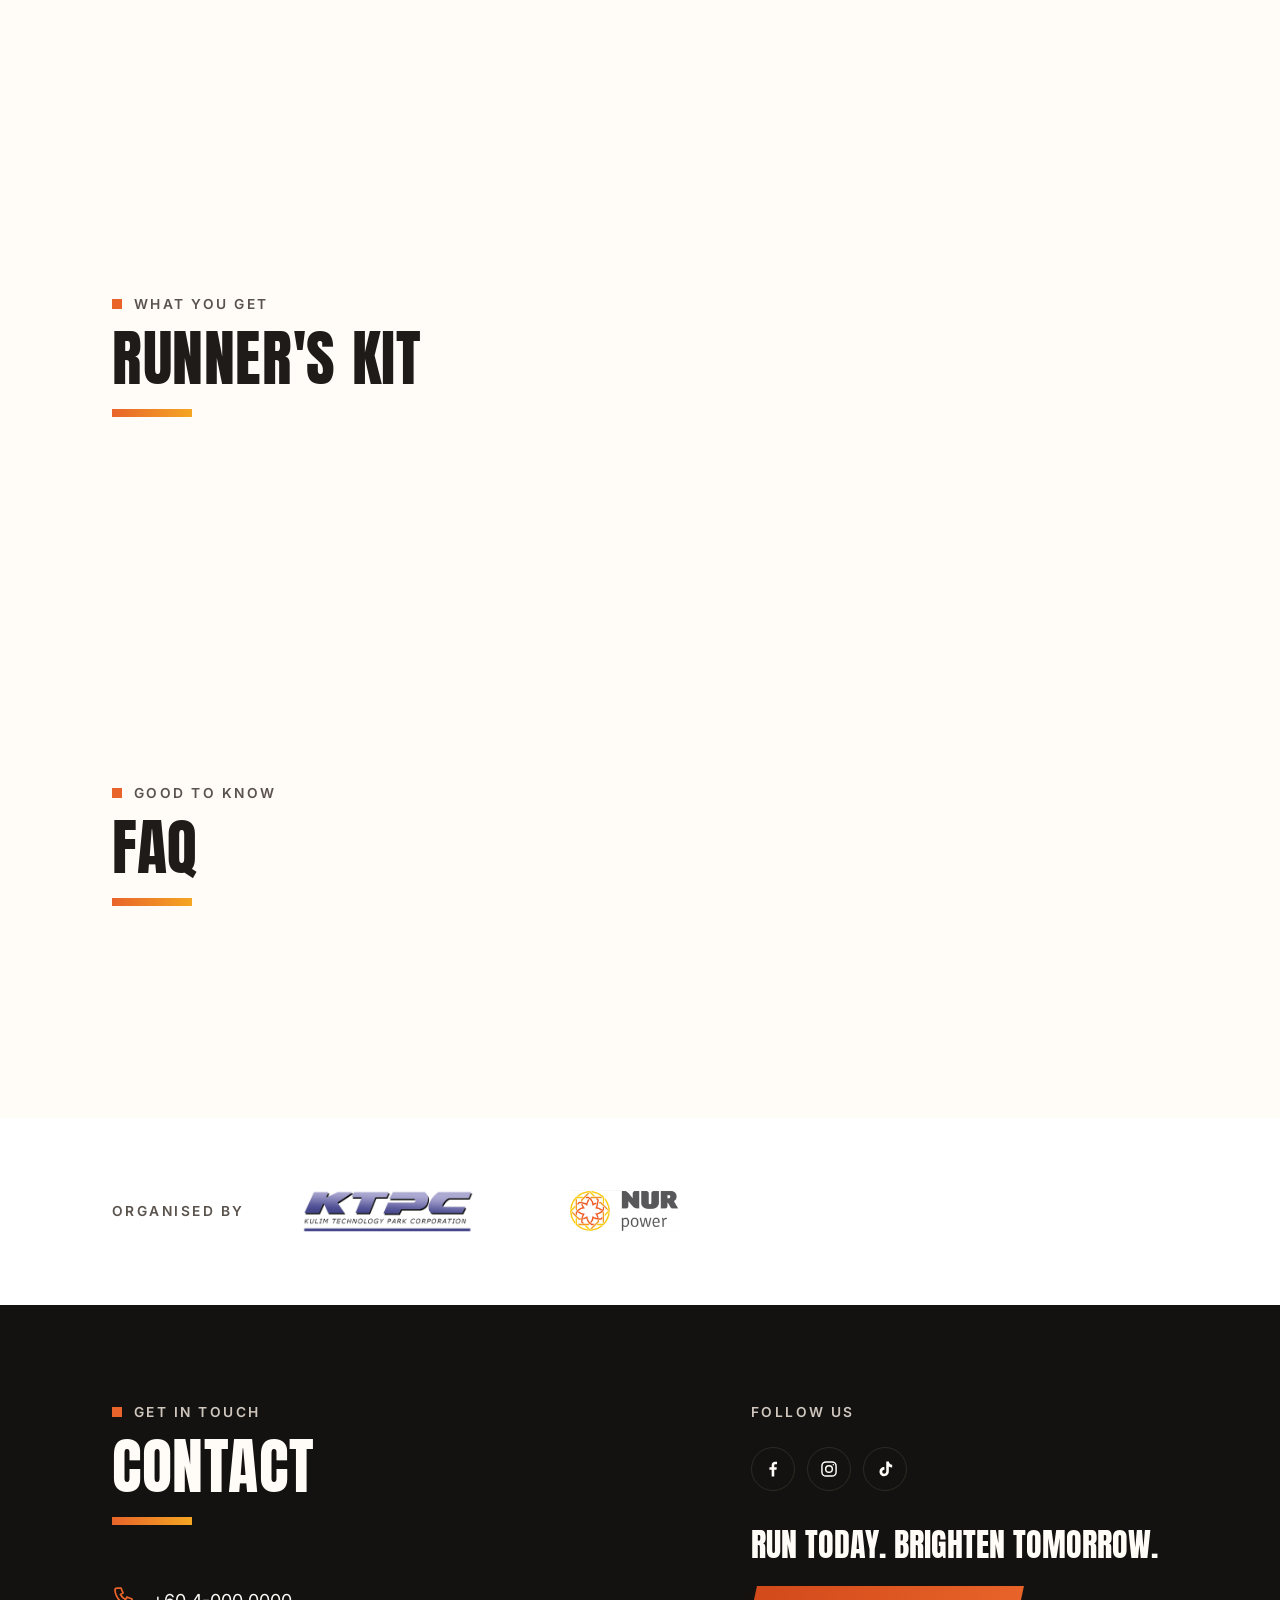
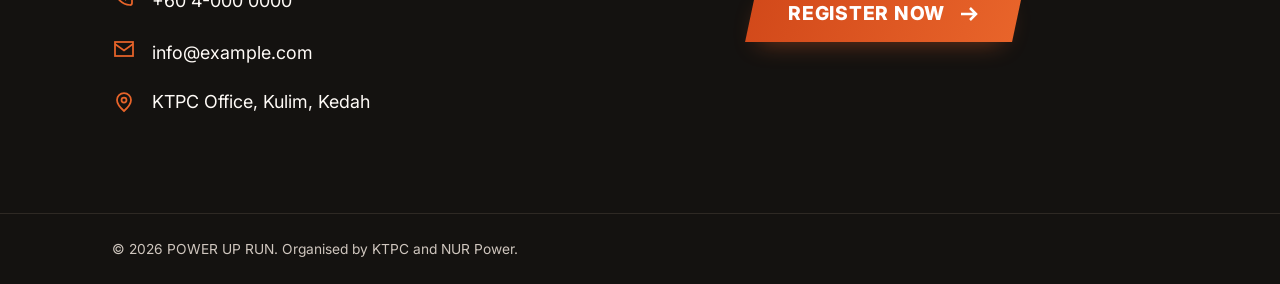
==== commit 54541afa: "Add animated 3D route map" ====
--- a/index.html
+++ b/index.html
@@ -262,10 +262,120 @@
     <section class="section" id="route-map" aria-labelledby="route-map-title">
       <div class="container">
         <div class="section-heading" data-controller="reveal">
-          <p class="section-heading__eyebrow">5KM loop</p>
+          <p class="section-heading__eyebrow">The course</p>
           <h2 class="section-heading__title" id="route-map-title">Route Map</h2>
-        </div>
-        <!-- content: Task 4 -->
+          <p class="route-map__subline">5KM loop starting and finishing at KTPC Office, Kulim</p>
+        </div>
+
+        <figure class="route-map">
+          <!-- The plane tilts back in 3D and flattens as it scrolls into view while the route draws
+               itself (route_map_controller). Without JS or with reduced motion it is flat and drawn.
+               Marker positions are shares of the 800x600 viewBox; km markers sit at 1/5..4/5 of the
+               route path's length, the water station at 2.5/5. -->
+          <div class="route-map__stage" data-controller="route-map">
+            <div class="route-map__plane" data-route-map-plane aria-hidden="true">
+              <svg class="route-map__svg" viewBox="0 0 800 600" focusable="false">
+                <rect class="map-ground" width="800" height="600"/>
+
+                <g class="map-park">
+                  <rect x="153" y="167" width="254" height="286"/>
+                  <rect x="597" y="0" width="203" height="133"/>
+                  <rect x="0" y="487" width="127" height="113"/>
+                </g>
+                <g class="map-tree">
+                  <circle cx="176" cy="190" r="9"/><circle cx="196" cy="206" r="7"/><circle cx="380" cy="420" r="10"/>
+                  <circle cx="358" cy="436" r="7"/><circle cx="176" cy="430" r="8"/><circle cx="388" cy="292" r="7"/>
+                  <circle cx="630" cy="40" r="10"/><circle cx="660" cy="96" r="8"/><circle cx="742" cy="30" r="9"/>
+                  <circle cx="770" cy="98" r="11"/><circle cx="706" cy="66" r="7"/>
+                  <circle cx="28" cy="520" r="9"/><circle cx="76" cy="566" r="10"/><circle cx="96" cy="512" r="7"/>
+                </g>
+                <path class="map-lake" d="M190 350C190 304 238 290 284 293 334 296 362 318 360 352 358 392 318 410 272 408 222 406 190 392 190 350Z"/>
+                <path class="map-footpath" d="M178 352C178 286 236 274 286 278 344 282 376 310 374 354 372 404 322 424 270 422 214 420 178 400 178 352Z"/>
+
+                <g class="map-block">
+                  <rect x="16" y="20" width="104" height="96"/><rect x="152" y="16" width="132" height="100"/>
+                  <rect x="302" y="36" width="104" height="80"/><rect x="430" y="18" width="122" height="98"/>
+                  <rect x="16" y="176" width="104" height="80"/><rect x="16" y="272" width="104" height="70"/>
+                  <rect x="16" y="358" width="104" height="86"/>
+                  <rect x="440" y="176" width="116" height="74"/><rect x="440" y="264" width="116" height="86"/>
+                  <rect x="606" y="174" width="80" height="116"/><rect x="720" y="174" width="80" height="116"/>
+                  <rect x="606" y="330" width="80" height="116"/><rect x="720" y="330" width="80" height="50"/>
+                  <rect x="720" y="394" width="80" height="52"/>
+                  <rect x="156" y="496" width="114" height="90"/><rect x="288" y="496" width="118" height="90"/>
+                  <rect x="436" y="496" width="130" height="90"/><rect x="604" y="496" width="82" height="90"/>
+                  <rect x="716" y="496" width="84" height="90"/>
+                </g>
+                <rect class="map-block map-block--ktpc" x="440" y="364" width="116" height="82"/>
+
+                <g class="map-road map-road--minor">
+                  <path d="M140 150V600M420 150V600M700 150V600M580 310H800"/>
+                </g>
+                <g class="map-road">
+                  <path d="M0 470H800M580 0V600M0 150H800"/>
+                </g>
+                <path class="map-road-dash" d="M0 470H800M580 0V600M0 150H800"/>
+                <path class="map-park-path" d="M140 330C140 262 214 232 284 234 352 236 420 246 420 196"/>
+
+                <path class="route-ghost" d="M500 470H140V330C140 262 214 232 284 234 352 236 420 246 420 196V150H700V310H580V470Z"/>
+                <path class="route-casing" data-route-map-draw d="M500 470H140V330C140 262 214 232 284 234 352 236 420 246 420 196V150H700V310H580V470Z"/>
+                <path class="route-line" data-route-map-draw data-route-map-track d="M500 470H140V330C140 262 214 232 284 234 352 236 420 246 420 196V150H700V310H580V470Z"/>
+
+                <g class="route-runner" data-route-map-runner transform="translate(500 470)">
+                  <circle class="route-runner__halo" r="18"/>
+                  <circle class="route-runner__dot" r="9"/>
+                </g>
+              </svg>
+
+              <span class="map-label" style="--x: 37.5%; --y: 83.5%">Jalan KTPC</span>
+              <span class="map-label" style="--x: 30%; --y: 20.8%">Jalan Inovasi</span>
+              <span class="map-label map-label--vertical map-label--minor" style="--x: 76.4%; --y: 38.5%">Lebuh Teknologi</span>
+              <span class="map-label map-label--water map-label--minor" style="--x: 34.4%; --y: 58.7%">Tasik Ria</span>
+
+              <span class="route-marker" data-route-map-at="0.2" style="--x: 20.07%; --y: 78.33%">1</span>
+              <span class="route-marker" data-route-map-at="0.4" style="--x: 33.66%; --y: 39.01%">2</span>
+              <span class="route-water" data-route-map-at="0.5" style="--x: 52.49%; --y: 33.09%">
+                <svg viewBox="0 0 24 24" fill="currentColor"><path d="M12 2.5c3.6 4.6 6.5 8.4 6.5 11.9a6.5 6.5 0 0 1-13 0C5.5 10.9 8.4 7.1 12 2.5Z"/></svg>
+              </span>
+              <span class="route-marker" data-route-map-at="0.6" style="--x: 67.64%; --y: 25%">3</span>
+              <span class="route-marker" data-route-map-at="0.8" style="--x: 84.93%; --y: 51.67%">4</span>
+
+              <span class="route-start" style="--x: 62.5%; --y: 78.33%">
+                <span class="route-start__label">
+                  <span class="route-start__kicker">Start / Finish</span>
+                  <span class="route-start__place">KTPC Office</span>
+                </span>
+              </span>
+            </div>
+            <p class="visually-hidden">Map of the 5KM loop. It starts at KTPC Office on Jalan KTPC and heads west, turns north through the park beside Tasik Ria, runs east along Jalan Inovasi past the water station at km 2.5, then turns south down Lebuh Teknologi to finish at KTPC Office.</p>
+          </div>
+
+          <figcaption class="route-map__key" data-controller="reveal">
+            <h3 class="route-map__key-title">Map key</h3>
+            <ul class="route-legend">
+              <li class="route-legend__item">
+                <span class="route-legend__symbol" aria-hidden="true"><span class="route-legend__line"></span></span>
+                5KM route
+              </li>
+              <li class="route-legend__item">
+                <span class="route-legend__symbol" aria-hidden="true"><span class="route-marker route-marker--static">1</span></span>
+                Kilometre marker
+              </li>
+              <li class="route-legend__item">
+                <span class="route-legend__symbol" aria-hidden="true"><span class="route-start route-start--static"></span></span>
+                Start / Finish &middot; KTPC Office
+              </li>
+              <li class="route-legend__item">
+                <span class="route-legend__symbol" aria-hidden="true">
+                  <span class="route-water route-water--static">
+                    <svg viewBox="0 0 24 24" fill="currentColor"><path d="M12 2.5c3.6 4.6 6.5 8.4 6.5 11.9a6.5 6.5 0 0 1-13 0C5.5 10.9 8.4 7.1 12 2.5Z"/></svg>
+                  </span>
+                </span>
+                Water station &middot; km 2.5
+              </li>
+            </ul>
+            <p class="route-map__note">Illustrative route &mdash; final route will be announced.</p>
+          </figcaption>
+        </figure>
       </div>
     </section>
     <!-- END section: route_map -->
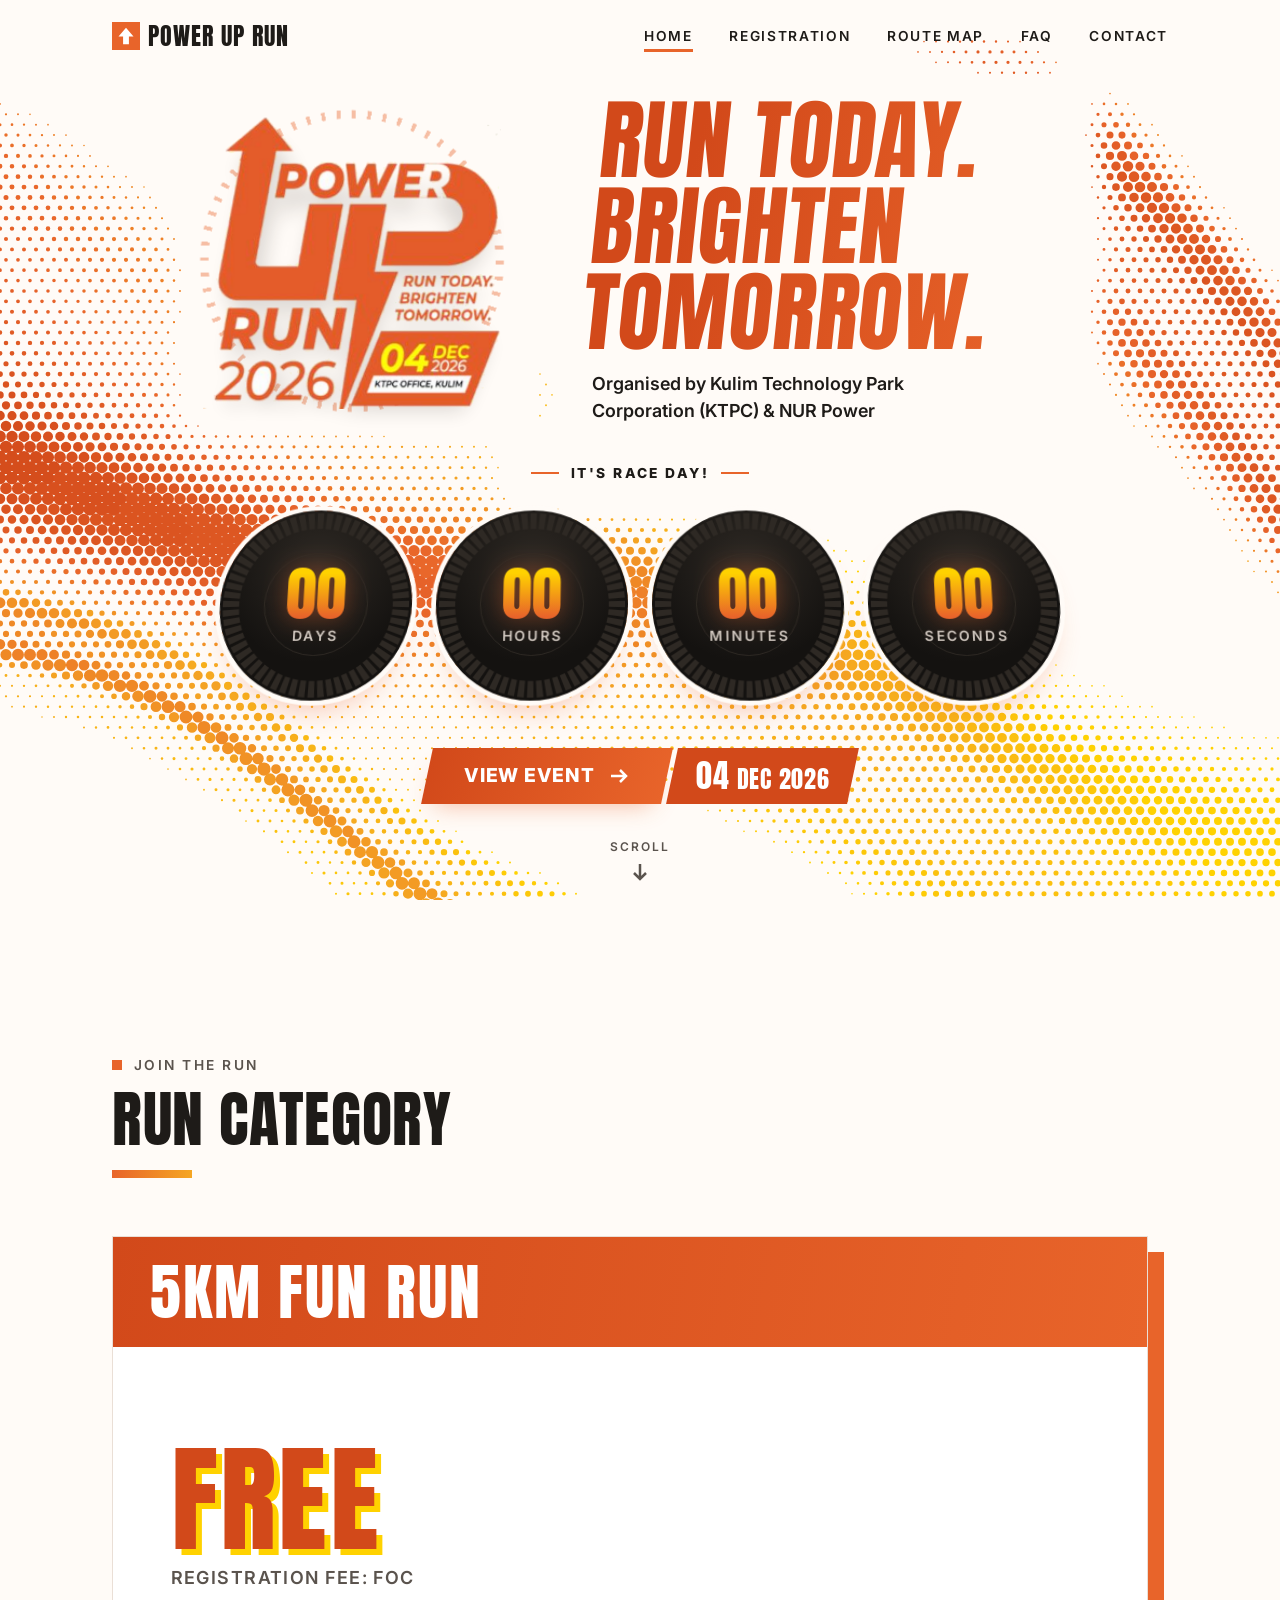
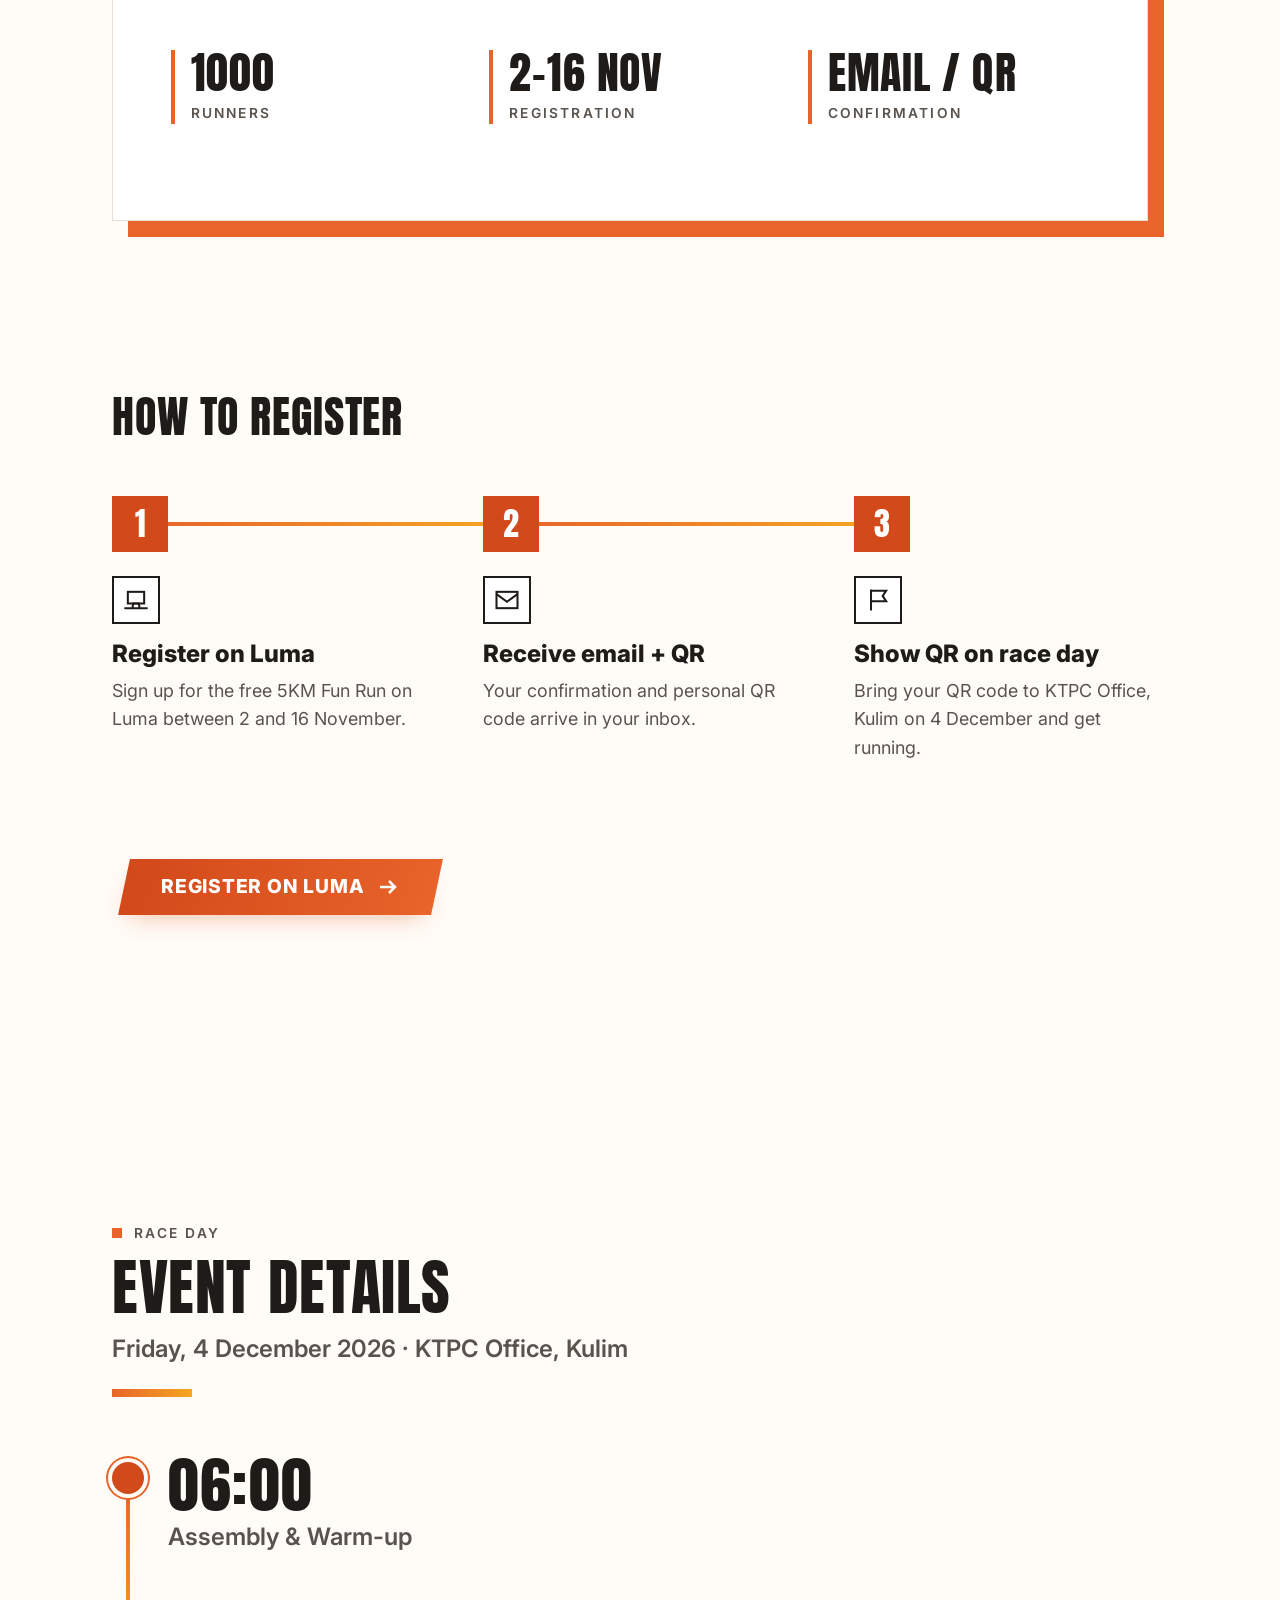
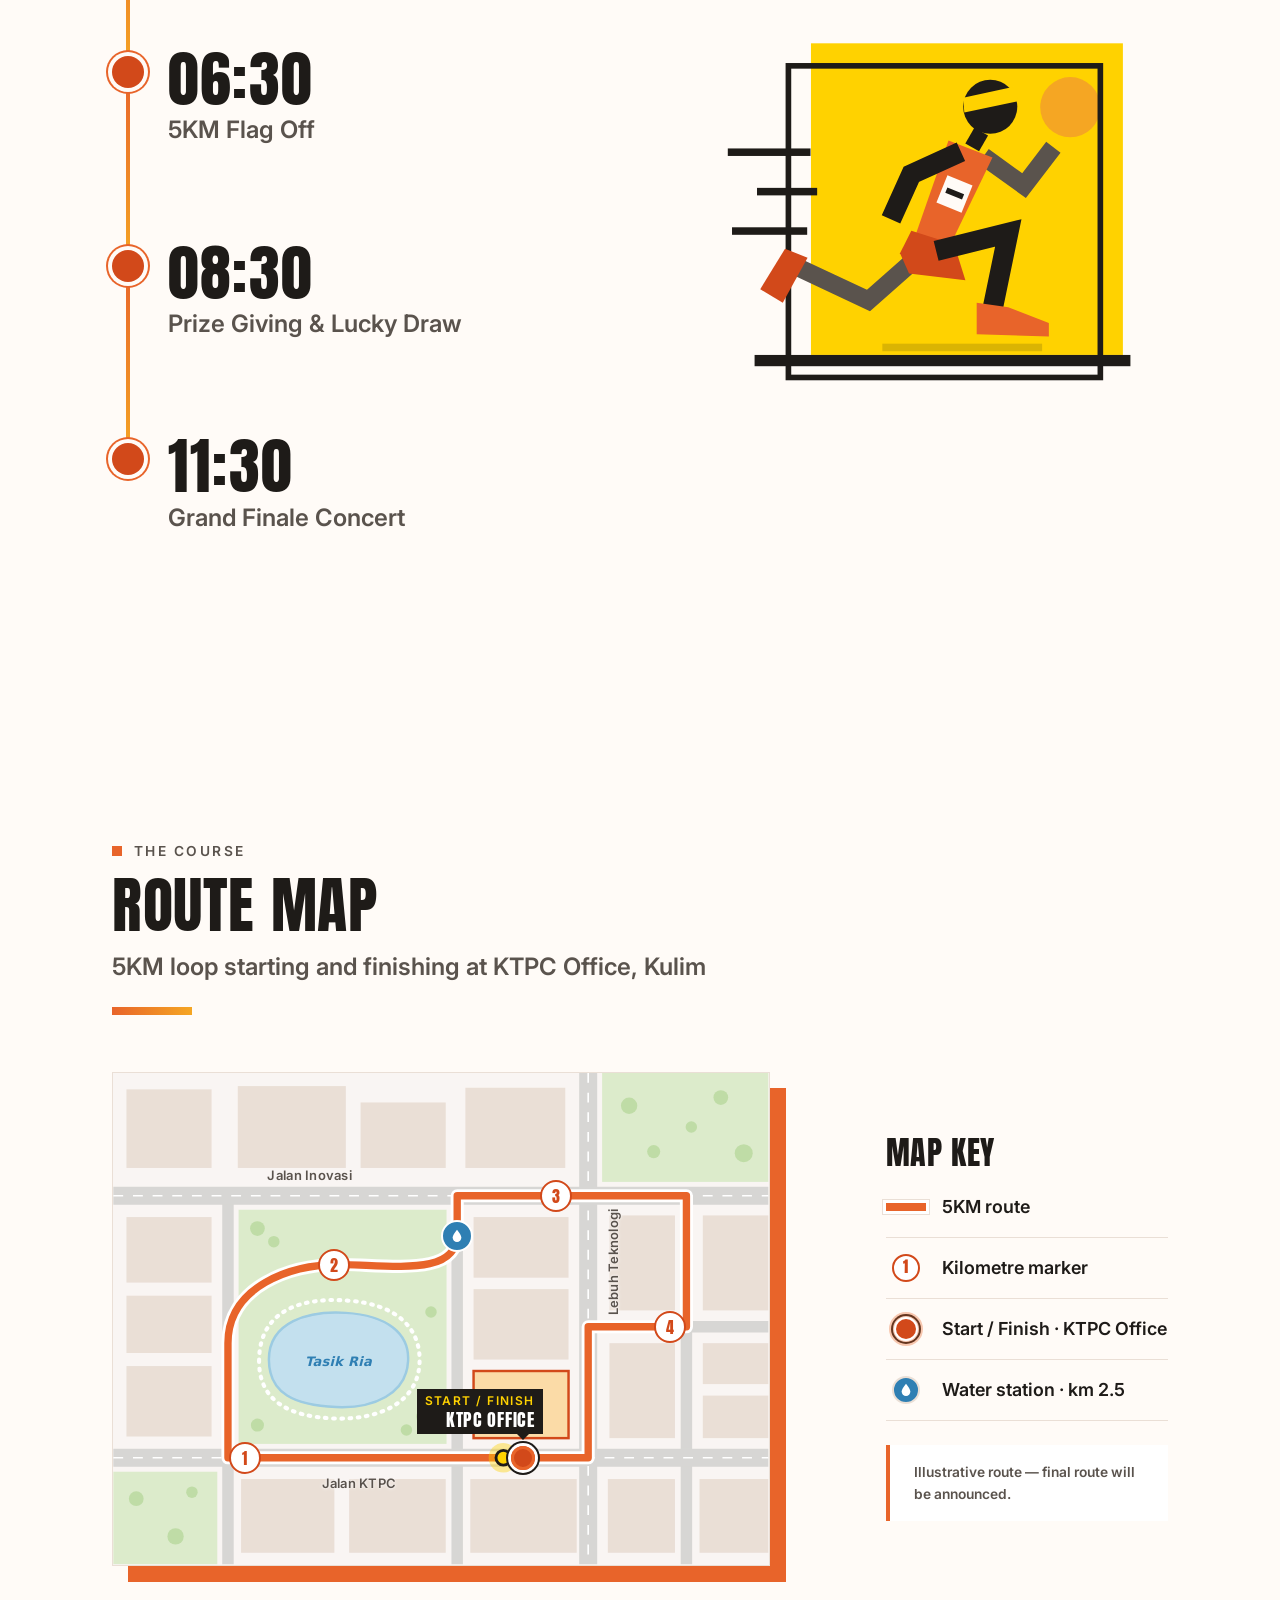
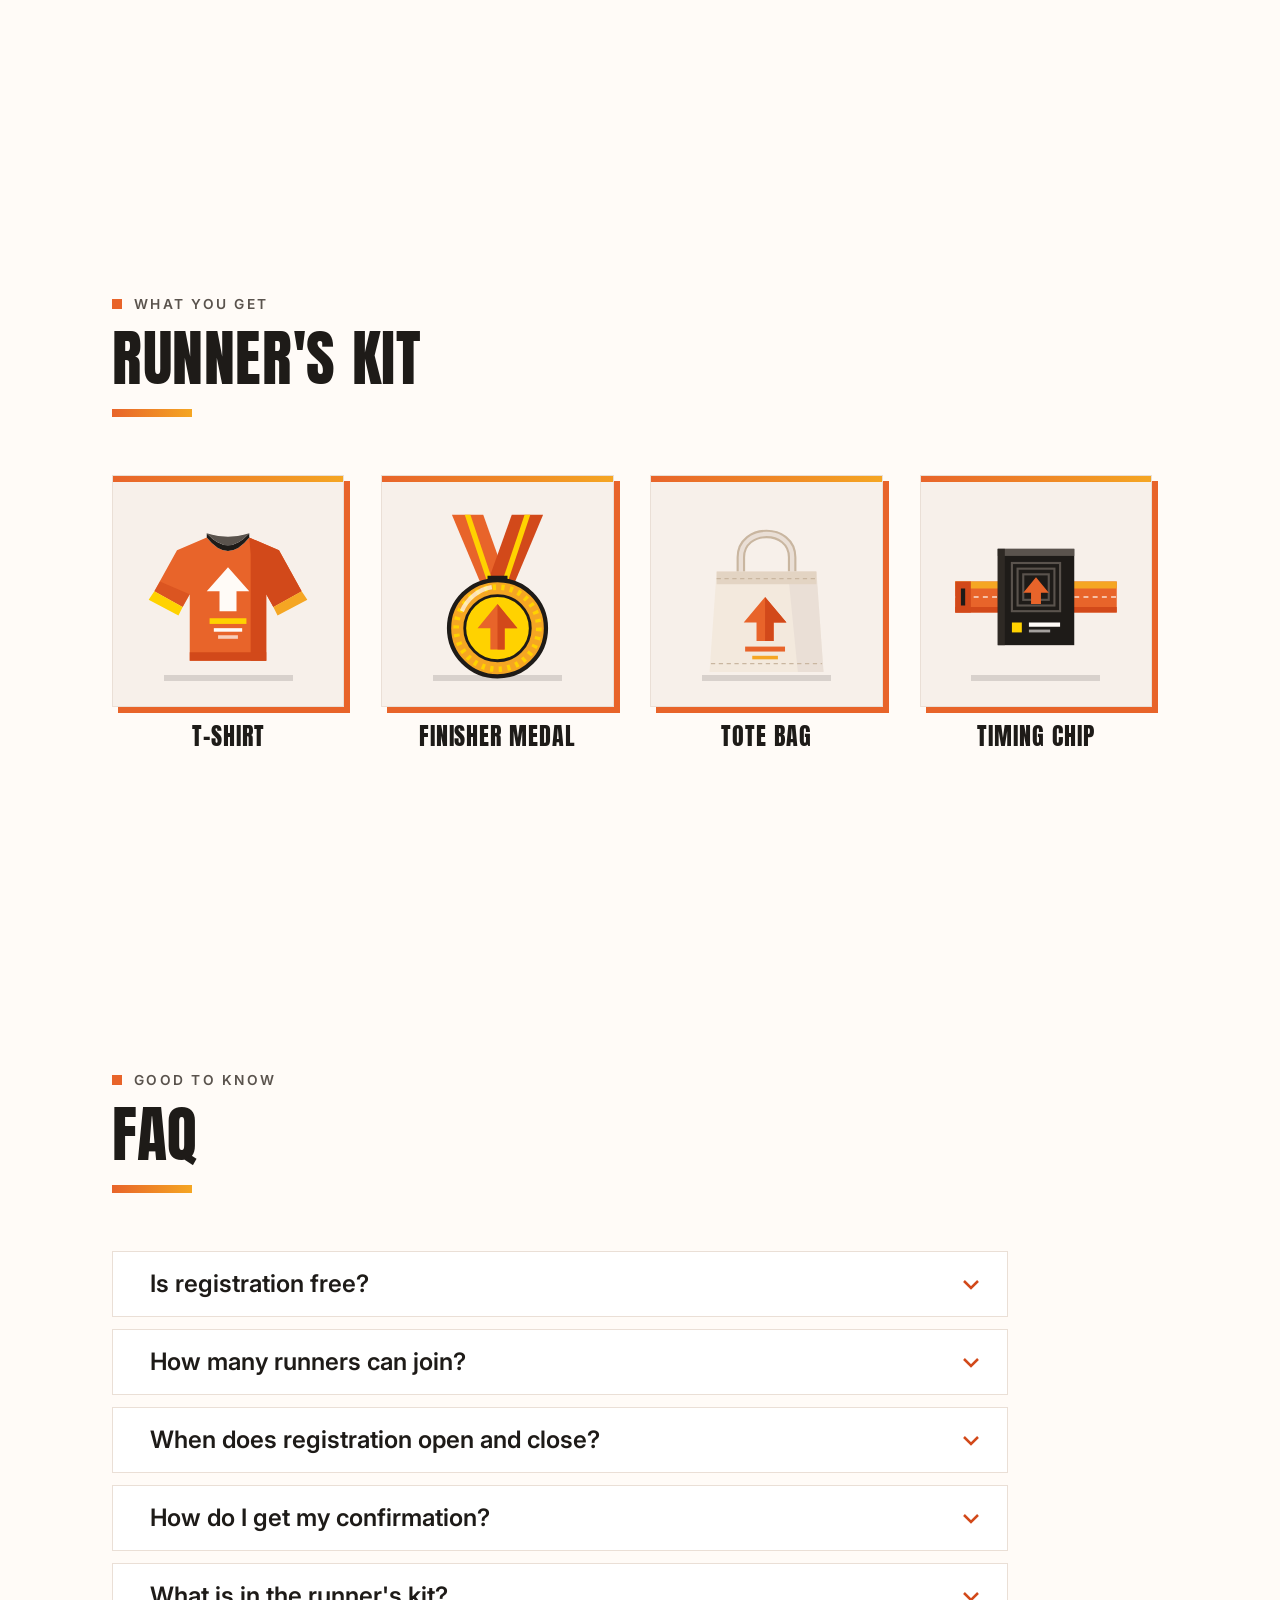
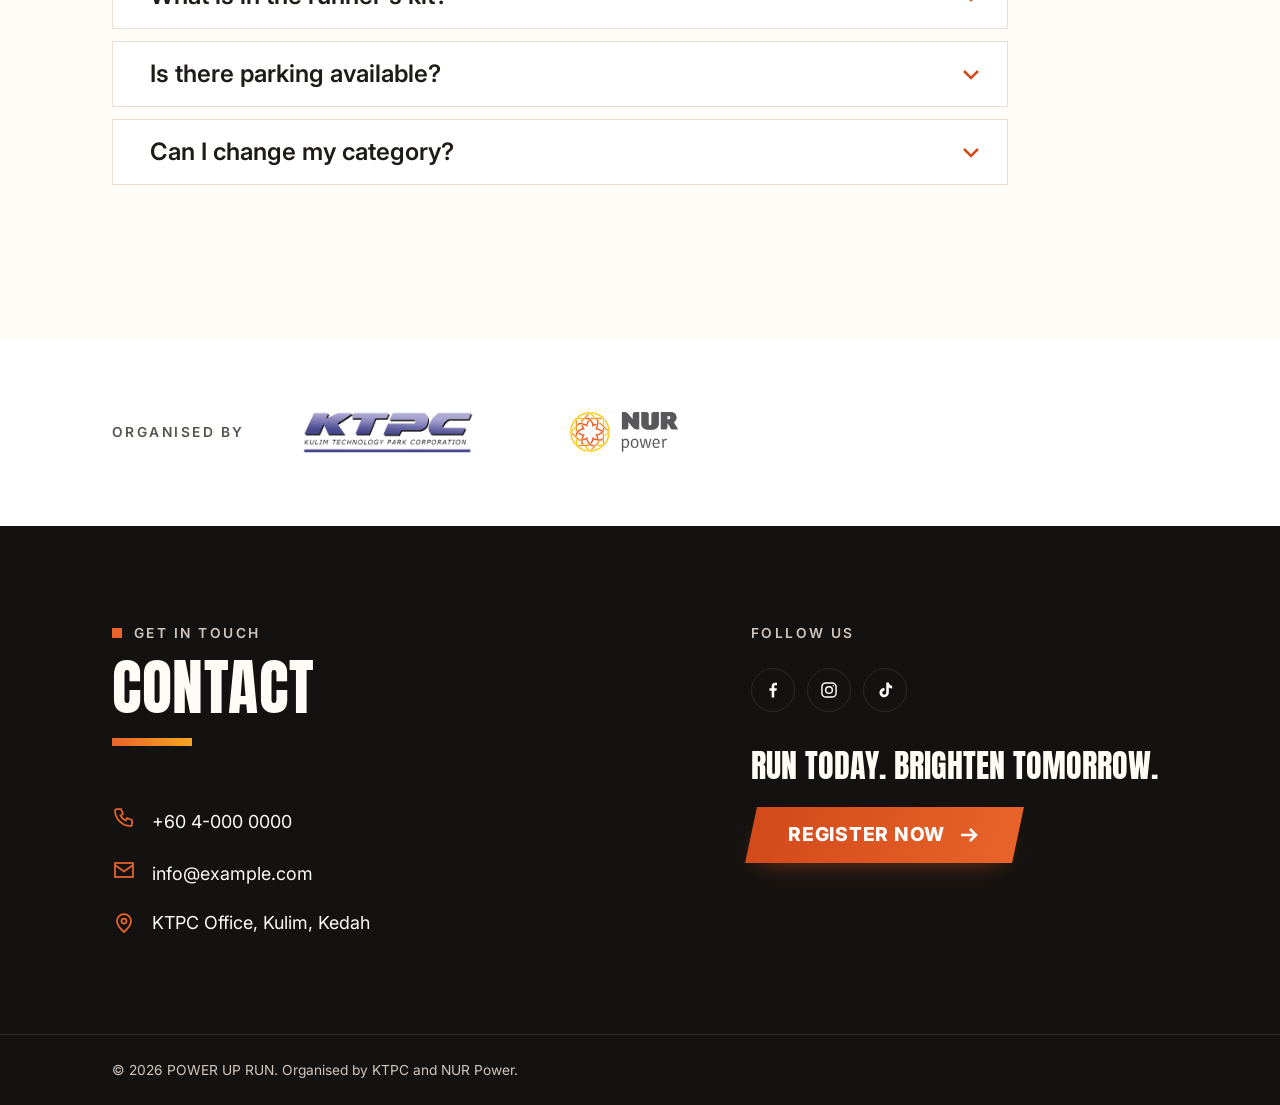
==== commit 83585af3: "Add runner's kit and FAQ sections" ====
--- a/index.html
+++ b/index.html
@@ -387,7 +387,60 @@
           <p class="section-heading__eyebrow">What you get</p>
           <h2 class="section-heading__title" id="runner-kit-title">Runner's Kit</h2>
         </div>
-        <!-- content: Task 5 -->
+        <ul class="kit">
+          <li class="kit__item" data-controller="reveal" data-reveal-delay="0">
+            <figure class="kit-figure">
+              <div class="kit-tile" data-controller="kit" tabindex="0">
+                <div class="kit-tile__stage">
+                  <div class="kit-tile__object">
+                    <img class="kit-tile__image" src="assets/images/kit/t_shirt.svg" alt="Orange POWER UP RUN event T-shirt with an arrow mark on the chest" width="240" height="240" loading="lazy" draggable="false">
+                  </div>
+                  <span class="kit-tile__floor" aria-hidden="true"></span>
+                </div>
+              </div>
+              <figcaption class="kit-figure__caption">T-Shirt</figcaption>
+            </figure>
+          </li>
+          <li class="kit__item" data-controller="reveal" data-reveal-delay="90">
+            <figure class="kit-figure">
+              <div class="kit-tile kit-tile--medal" data-controller="kit" tabindex="0">
+                <div class="kit-tile__stage">
+                  <div class="kit-tile__object">
+                    <img class="kit-tile__image" src="assets/images/kit/finisher_medal.svg" alt="Finisher medal on an orange and yellow ribbon with an arrow mark" width="240" height="240" loading="lazy" draggable="false">
+                  </div>
+                  <span class="kit-tile__floor" aria-hidden="true"></span>
+                </div>
+              </div>
+              <figcaption class="kit-figure__caption">Finisher Medal</figcaption>
+            </figure>
+          </li>
+          <li class="kit__item" data-controller="reveal" data-reveal-delay="180">
+            <figure class="kit-figure">
+              <div class="kit-tile" data-controller="kit" tabindex="0">
+                <div class="kit-tile__stage">
+                  <div class="kit-tile__object">
+                    <img class="kit-tile__image" src="assets/images/kit/tote_bag.svg" alt="Natural canvas tote bag with an orange arrow print" width="240" height="240" loading="lazy" draggable="false">
+                  </div>
+                  <span class="kit-tile__floor" aria-hidden="true"></span>
+                </div>
+              </div>
+              <figcaption class="kit-figure__caption">Tote Bag</figcaption>
+            </figure>
+          </li>
+          <li class="kit__item" data-controller="reveal" data-reveal-delay="270">
+            <figure class="kit-figure">
+              <div class="kit-tile" data-controller="kit" tabindex="0">
+                <div class="kit-tile__stage">
+                  <div class="kit-tile__object">
+                    <img class="kit-tile__image" src="assets/images/kit/timing_chip.svg" alt="Dark timing chip on an orange ankle strap" width="240" height="240" loading="lazy" draggable="false">
+                  </div>
+                  <span class="kit-tile__floor" aria-hidden="true"></span>
+                </div>
+              </div>
+              <figcaption class="kit-figure__caption">Timing Chip</figcaption>
+            </figure>
+          </li>
+        </ul>
       </div>
     </section>
     <!-- END section: runner_kit -->
@@ -399,7 +452,36 @@
           <p class="section-heading__eyebrow">Good to know</p>
           <h2 class="section-heading__title" id="faq-title">FAQ</h2>
         </div>
-        <!-- content: Task 5 -->
+        <div class="faq" data-controller="faq reveal">
+          <details class="faq-item" name="faq">
+            <summary class="faq-item__summary"><span class="faq-item__question">Is registration free?</span><svg class="faq-item__chevron" viewBox="0 0 24 24" fill="none" stroke="currentColor" stroke-width="2.5" stroke-linejoin="miter" aria-hidden="true"><path d="m5 9 7 7 7-7"/></svg></summary>
+            <div class="faq-item__answer"><p>Yes. The 5KM Fun Run is free of charge (FOC). You register on Luma.</p></div>
+          </details>
+          <details class="faq-item" name="faq">
+            <summary class="faq-item__summary"><span class="faq-item__question">How many runners can join?</span><svg class="faq-item__chevron" viewBox="0 0 24 24" fill="none" stroke="currentColor" stroke-width="2.5" stroke-linejoin="miter" aria-hidden="true"><path d="m5 9 7 7 7-7"/></svg></summary>
+            <div class="faq-item__answer"><p>Up to 1,000 participants can take part in the 5KM Fun Run.</p></div>
+          </details>
+          <details class="faq-item" name="faq">
+            <summary class="faq-item__summary"><span class="faq-item__question">When does registration open and close?</span><svg class="faq-item__chevron" viewBox="0 0 24 24" fill="none" stroke="currentColor" stroke-width="2.5" stroke-linejoin="miter" aria-hidden="true"><path d="m5 9 7 7 7-7"/></svg></summary>
+            <div class="faq-item__answer"><p>Registration opens on 2 November 2026 and closes on 16 November 2026.</p></div>
+          </details>
+          <details class="faq-item" name="faq">
+            <summary class="faq-item__summary"><span class="faq-item__question">How do I get my confirmation?</span><svg class="faq-item__chevron" viewBox="0 0 24 24" fill="none" stroke="currentColor" stroke-width="2.5" stroke-linejoin="miter" aria-hidden="true"><path d="m5 9 7 7 7-7"/></svg></summary>
+            <div class="faq-item__answer"><p>After you register on Luma you receive an email confirmation with a QR code. Show the QR code on race day.</p></div>
+          </details>
+          <details class="faq-item" name="faq">
+            <summary class="faq-item__summary"><span class="faq-item__question">What is in the runner's kit?</span><svg class="faq-item__chevron" viewBox="0 0 24 24" fill="none" stroke="currentColor" stroke-width="2.5" stroke-linejoin="miter" aria-hidden="true"><path d="m5 9 7 7 7-7"/></svg></summary>
+            <div class="faq-item__answer"><p>The runner's kit includes an event T-shirt, a finisher medal, a tote bag and a timing chip.</p></div>
+          </details>
+          <details class="faq-item" name="faq">
+            <summary class="faq-item__summary"><span class="faq-item__question">Is there parking available?</span><svg class="faq-item__chevron" viewBox="0 0 24 24" fill="none" stroke="currentColor" stroke-width="2.5" stroke-linejoin="miter" aria-hidden="true"><path d="m5 9 7 7 7-7"/></svg></summary>
+            <div class="faq-item__answer"><p>Parking details will be shared by email before race day.</p></div>
+          </details>
+          <details class="faq-item" name="faq">
+            <summary class="faq-item__summary"><span class="faq-item__question">Can I change my category?</span><svg class="faq-item__chevron" viewBox="0 0 24 24" fill="none" stroke="currentColor" stroke-width="2.5" stroke-linejoin="miter" aria-hidden="true"><path d="m5 9 7 7 7-7"/></svg></summary>
+            <div class="faq-item__answer"><p>There is only one category, the 5KM Fun Run, so there is nothing to change.</p></div>
+          </details>
+        </div>
       </div>
     </section>
     <!-- END section: faq -->
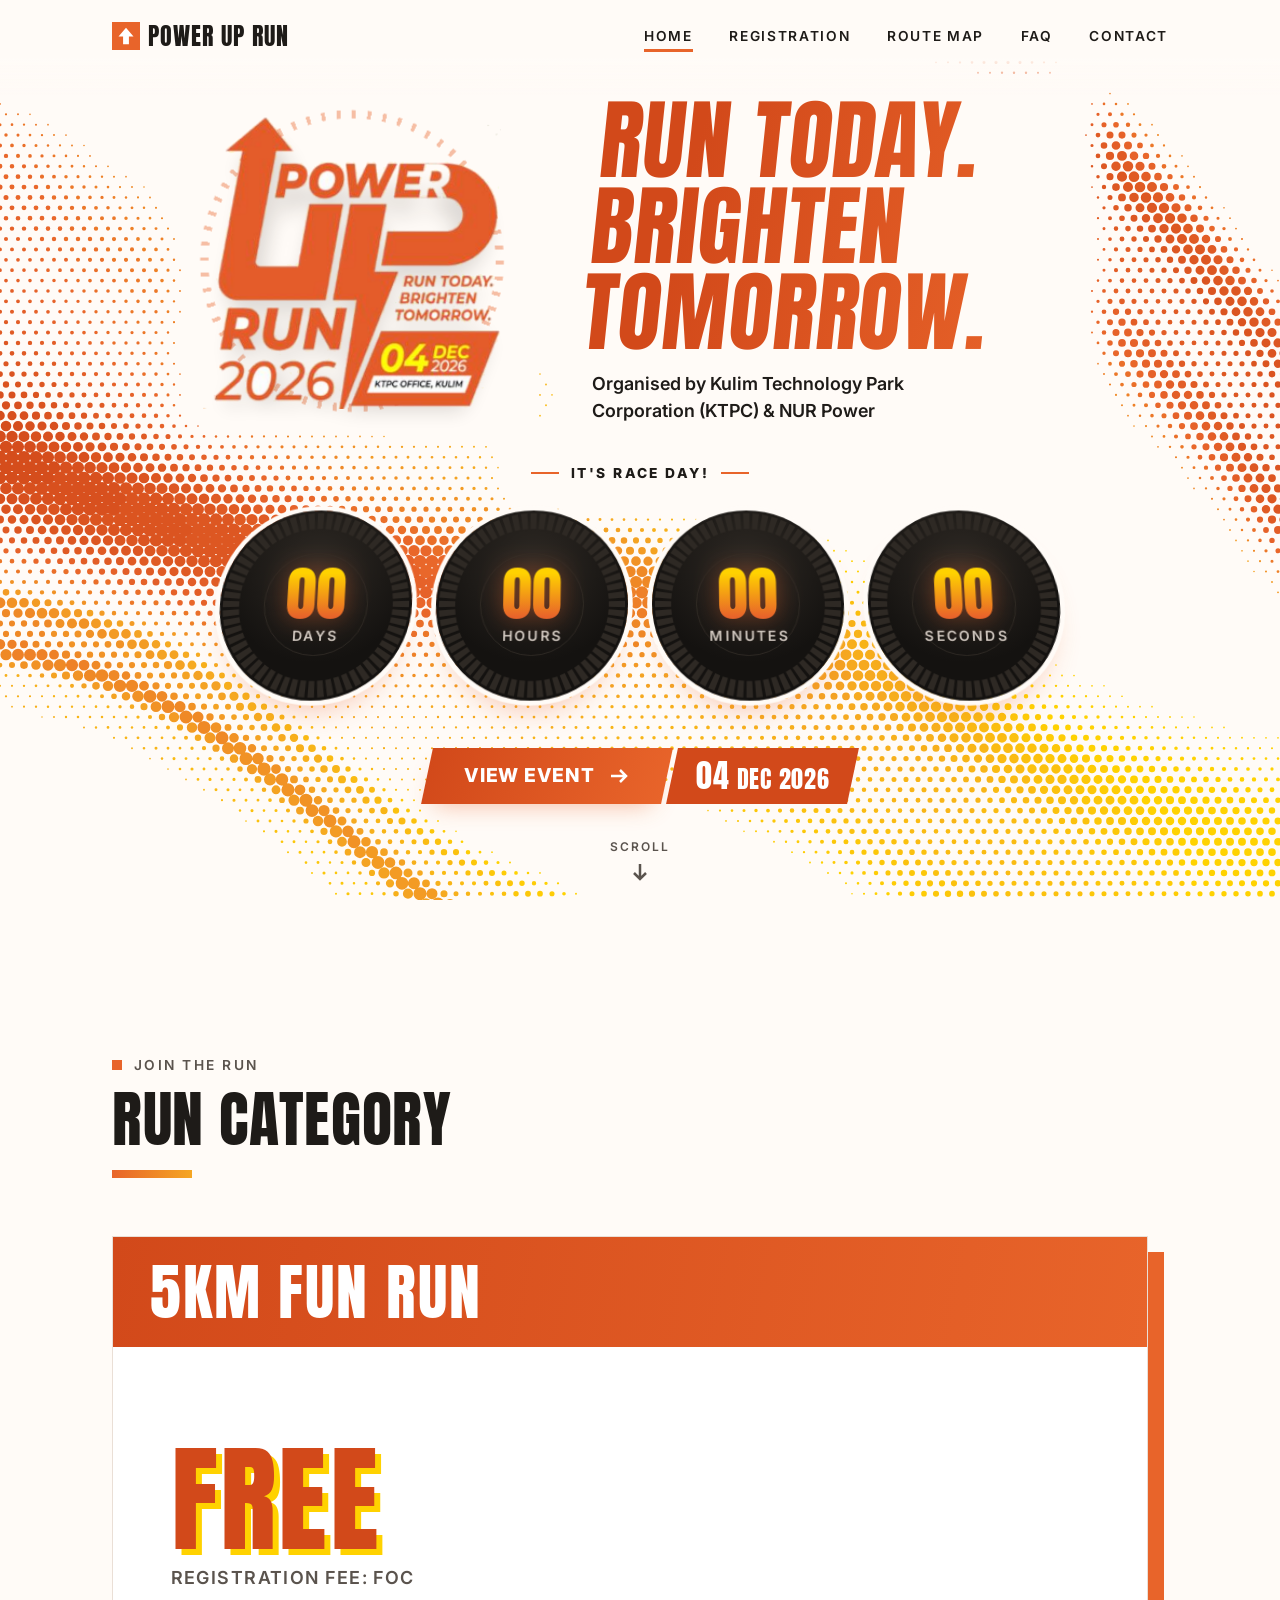
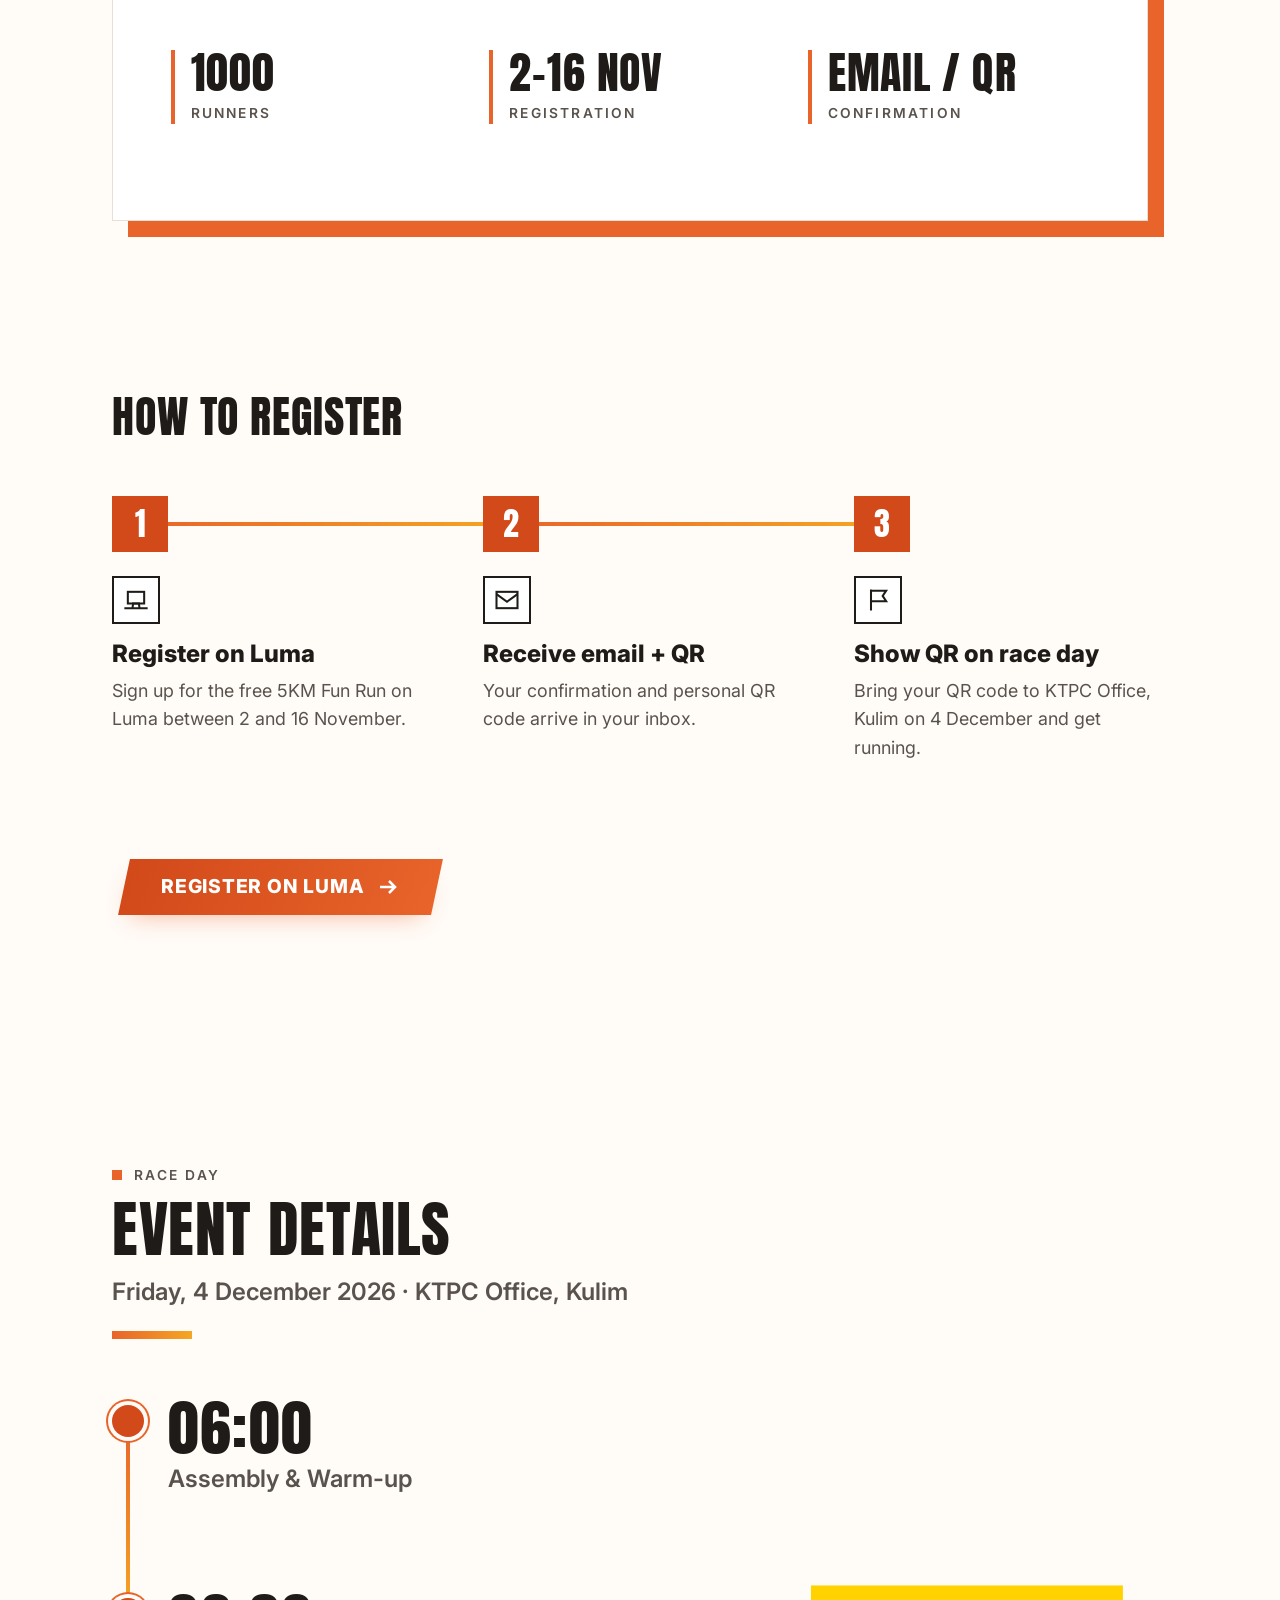
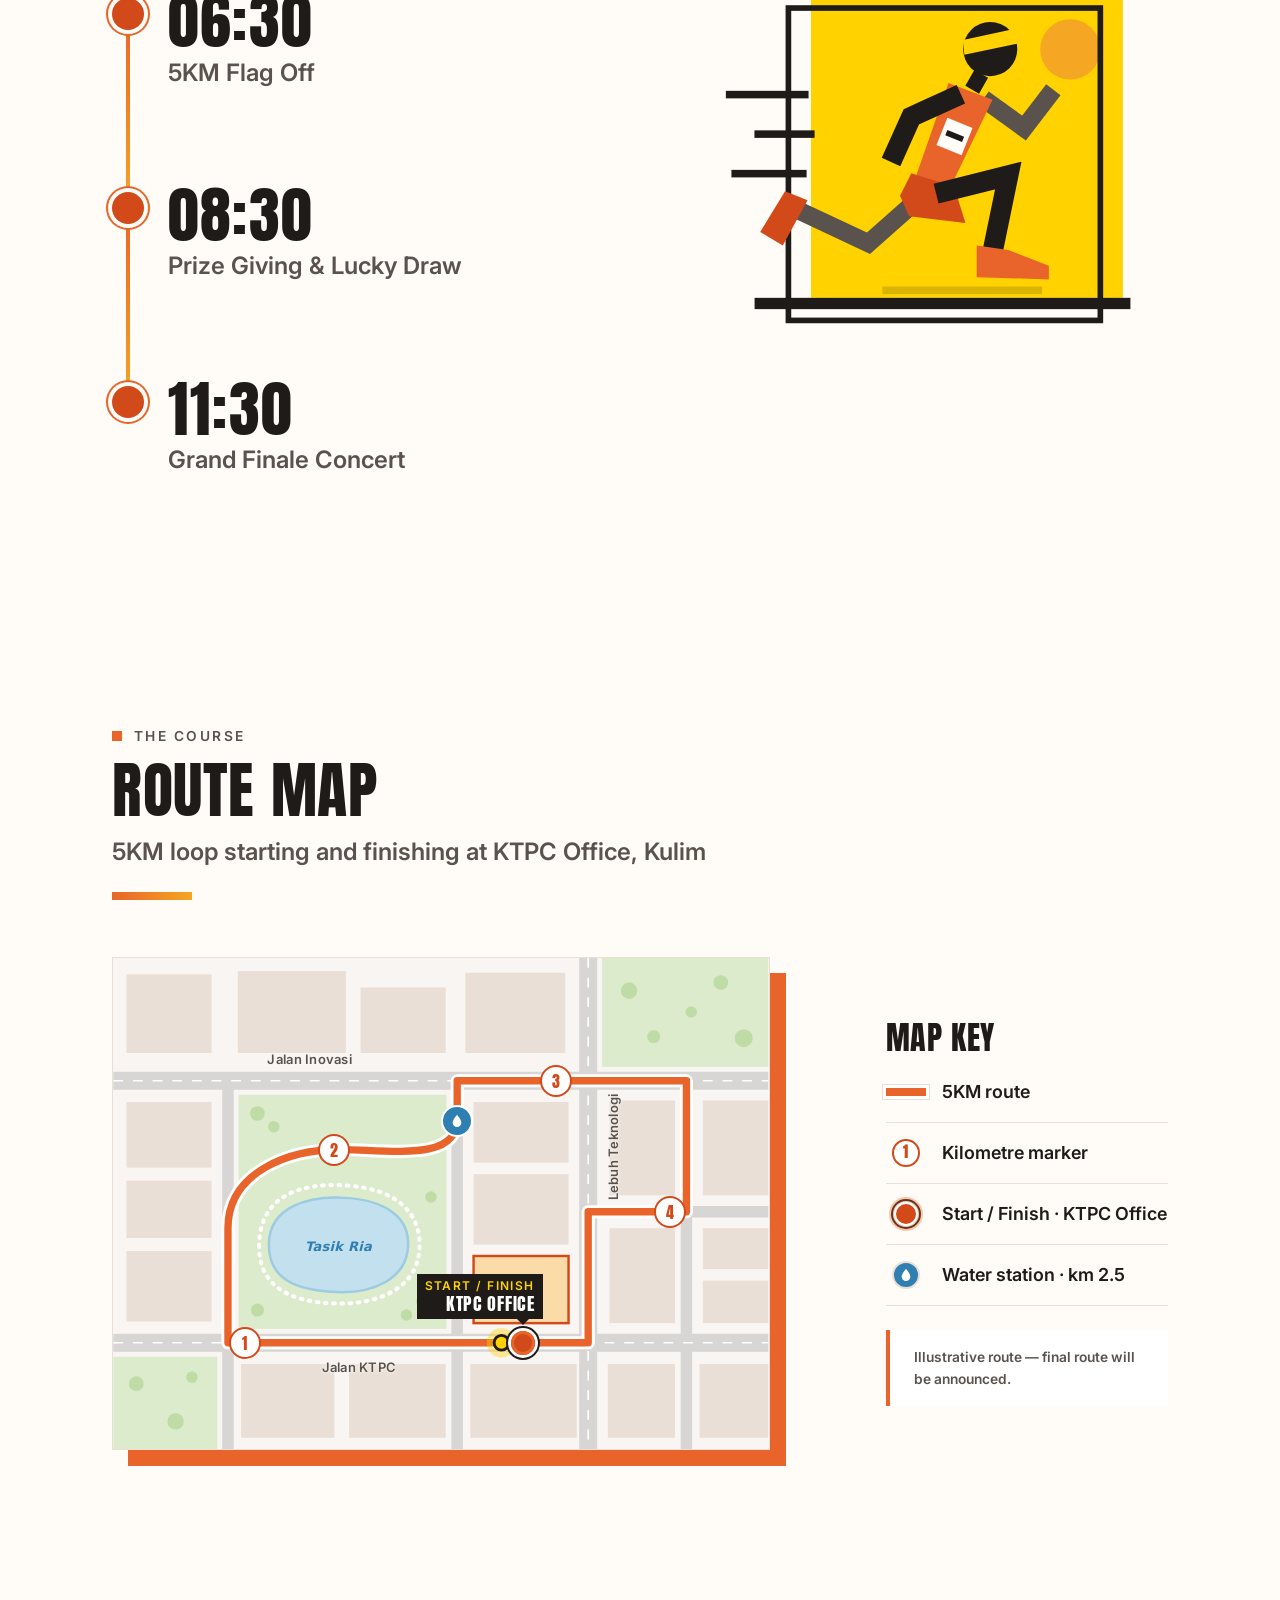
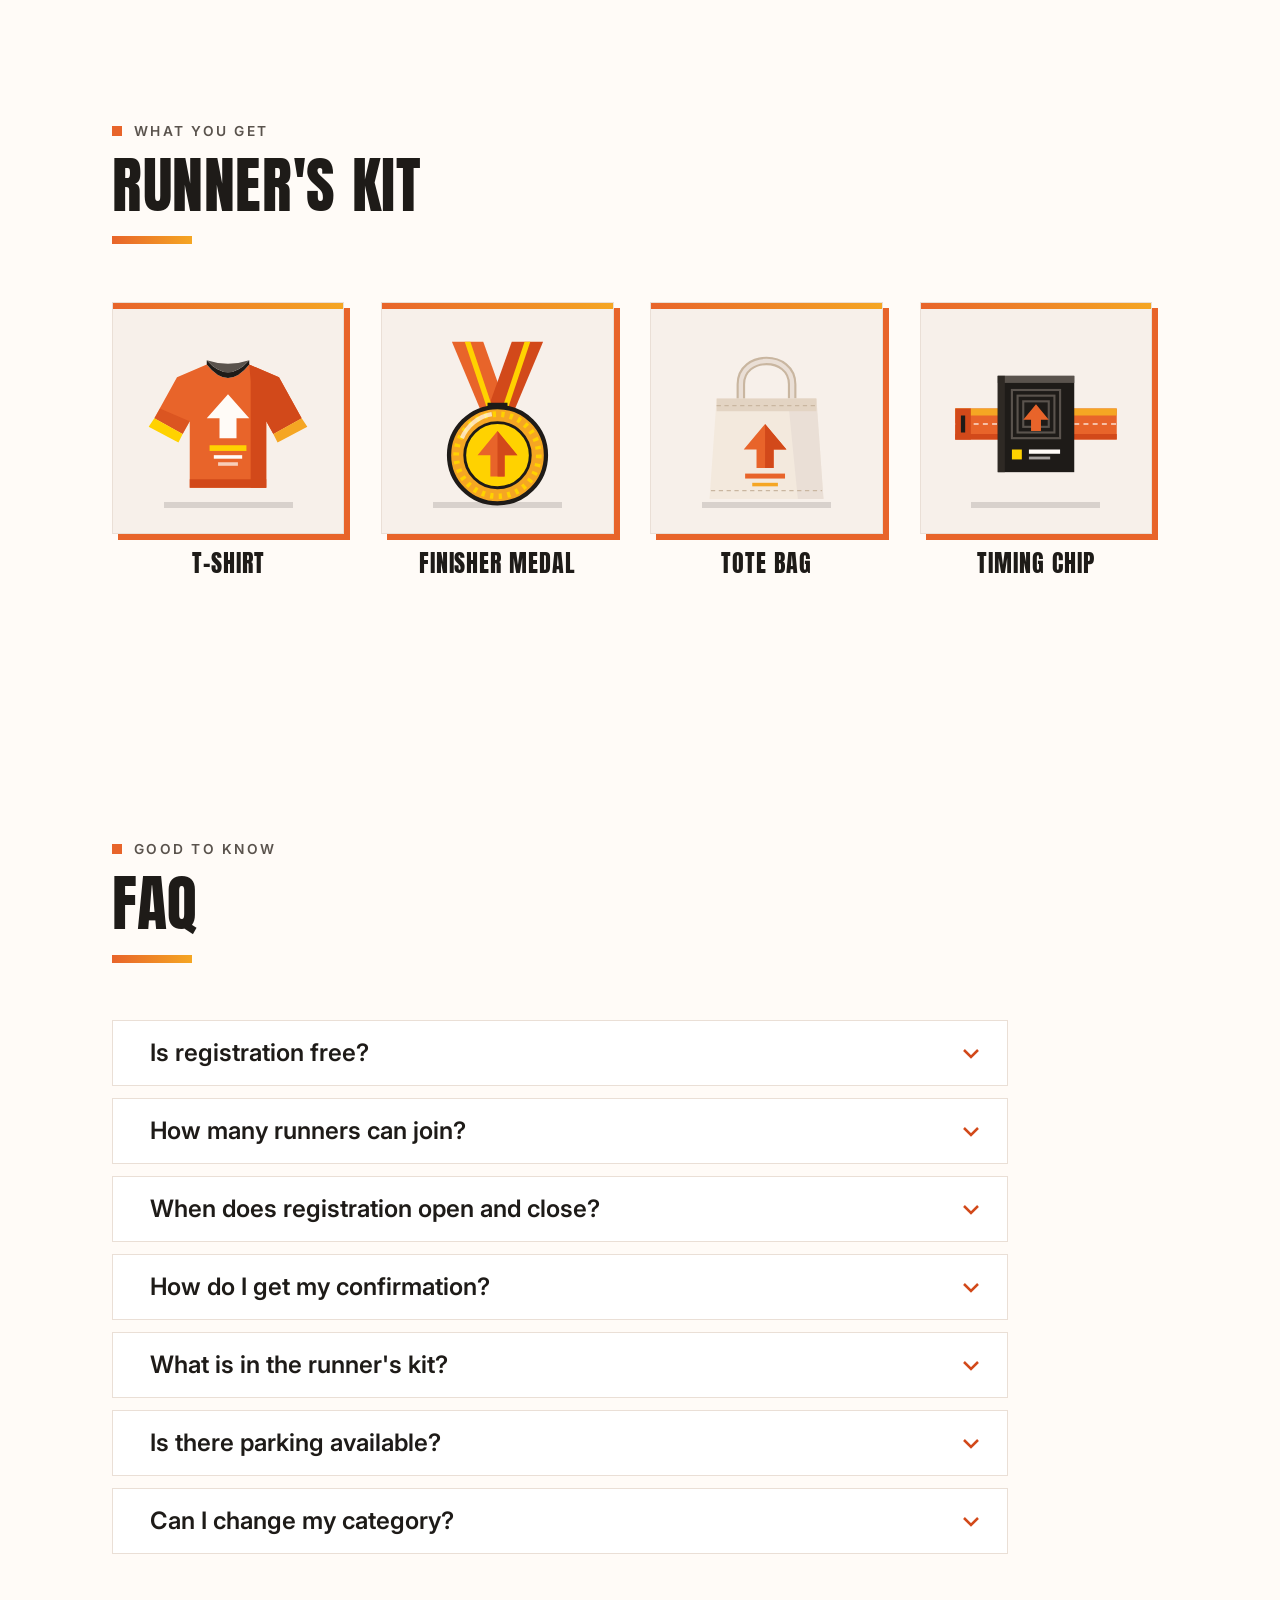
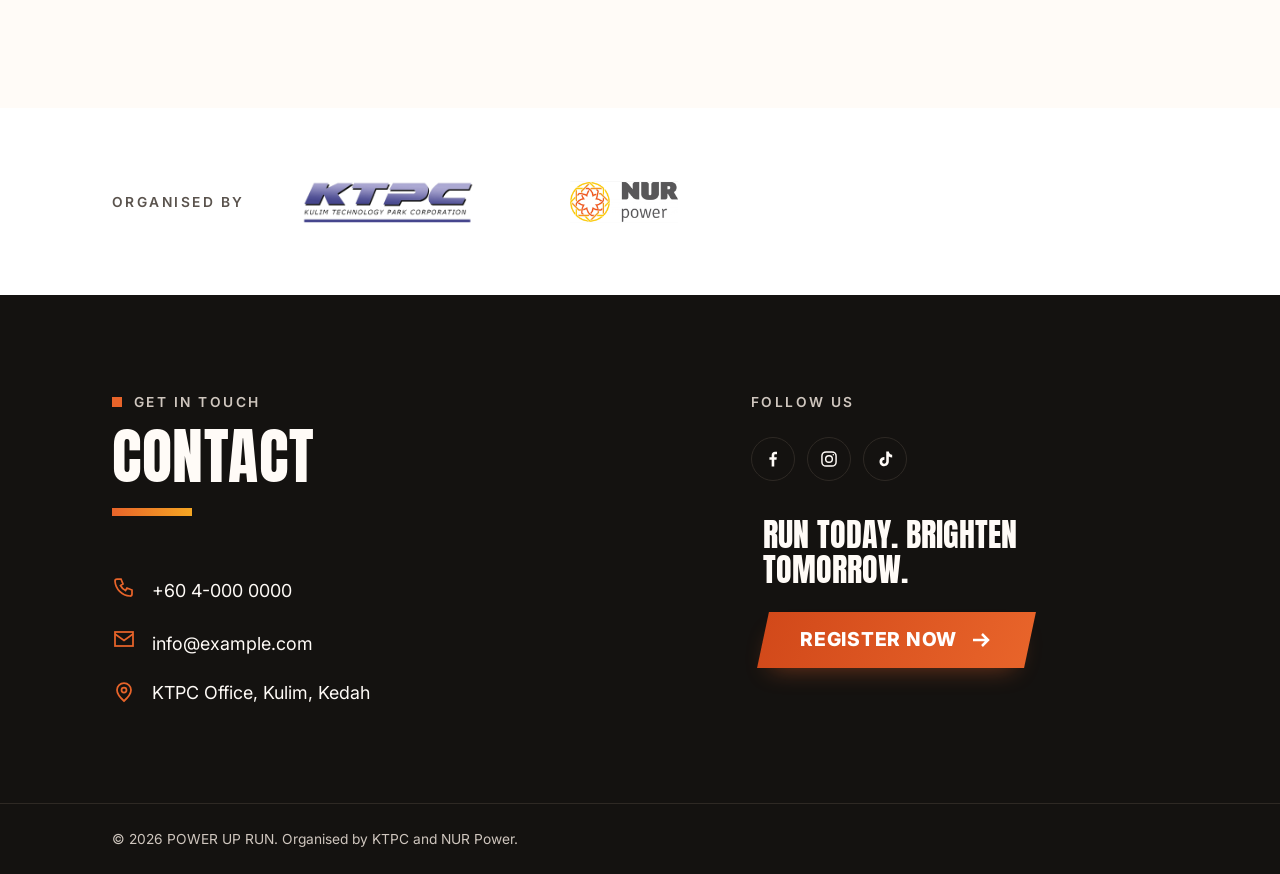
==== commit b7c9800e: "Polish layout, accessibility and motion fallbacks" ====
--- a/index.html
+++ b/index.html
@@ -106,7 +106,7 @@
           </li>
             </ol>
             <!-- Without JS this line is shown instead of the dials; with JS it is the spoken summary. -->
-            <p class="countdown__summary" aria-live="polite" data-countdown-summary>Registration runs 2&ndash;16 November 2026. Race day is 4 December 2026.</p>
+            <p class="countdown__summary" data-countdown-summary>Registration runs 2&ndash;16 November 2026. Race day is 4 December 2026.</p>
 
             <div class="hero__cta">
               <a class="button button--primary hero__button" href="https://luma.com/" target="_blank" rel="noopener" data-registration-link>
@@ -222,7 +222,7 @@
         <div class="section-heading" data-controller="reveal">
           <p class="section-heading__eyebrow">Race day</p>
           <h2 class="section-heading__title" id="event-details-title">Event Details</h2>
-          <p class="event-details__subline"><time datetime="2026-12-04">Friday, 4 December 2026</time> &middot; KTPC Office, Kulim</p>
+          <p class="section-heading__subline"><time datetime="2026-12-04">Friday, 4 December 2026</time> &middot; <span class="nowrap">KTPC Office, Kulim</span></p>
         </div>
 
         <div class="event-details">
@@ -264,7 +264,7 @@
         <div class="section-heading" data-controller="reveal">
           <p class="section-heading__eyebrow">The course</p>
           <h2 class="section-heading__title" id="route-map-title">Route Map</h2>
-          <p class="route-map__subline">5KM loop starting and finishing at KTPC Office, Kulim</p>
+          <p class="section-heading__subline">5KM loop starting and finishing at <span class="nowrap">KTPC Office, Kulim</span></p>
         </div>
 
         <figure class="route-map">
@@ -362,7 +362,7 @@
               </li>
               <li class="route-legend__item">
                 <span class="route-legend__symbol" aria-hidden="true"><span class="route-start route-start--static"></span></span>
-                Start / Finish &middot; KTPC Office
+                <span>Start / Finish &middot; <span class="nowrap">KTPC Office</span></span>
               </li>
               <li class="route-legend__item">
                 <span class="route-legend__symbol" aria-hidden="true">
@@ -492,12 +492,8 @@
       <div class="footer__organisers-inner container">
         <p class="footer__label">Organised by</p>
         <div class="footer__logos">
-          <a class="footer__logo footer__logo--ktpc" href="#home">
-            <img src="assets/images/logos/ktpc_logo.png" alt="Kulim Technology Park Corporation (KTPC)" width="780" height="200">
-          </a>
-          <a class="footer__logo footer__logo--nur" href="#home">
-            <img src="assets/images/logos/nur_power_logo.png" alt="NUR Power" width="360" height="240">
-          </a>
+          <img class="footer__logo footer__logo--ktpc" src="assets/images/logos/ktpc_logo.png" alt="Kulim Technology Park Corporation (KTPC)" width="780" height="200" loading="lazy">
+          <img class="footer__logo footer__logo--nur" src="assets/images/logos/nur_power_logo.png" alt="NUR Power" width="360" height="240" loading="lazy">
         </div>
       </div>
     </div>
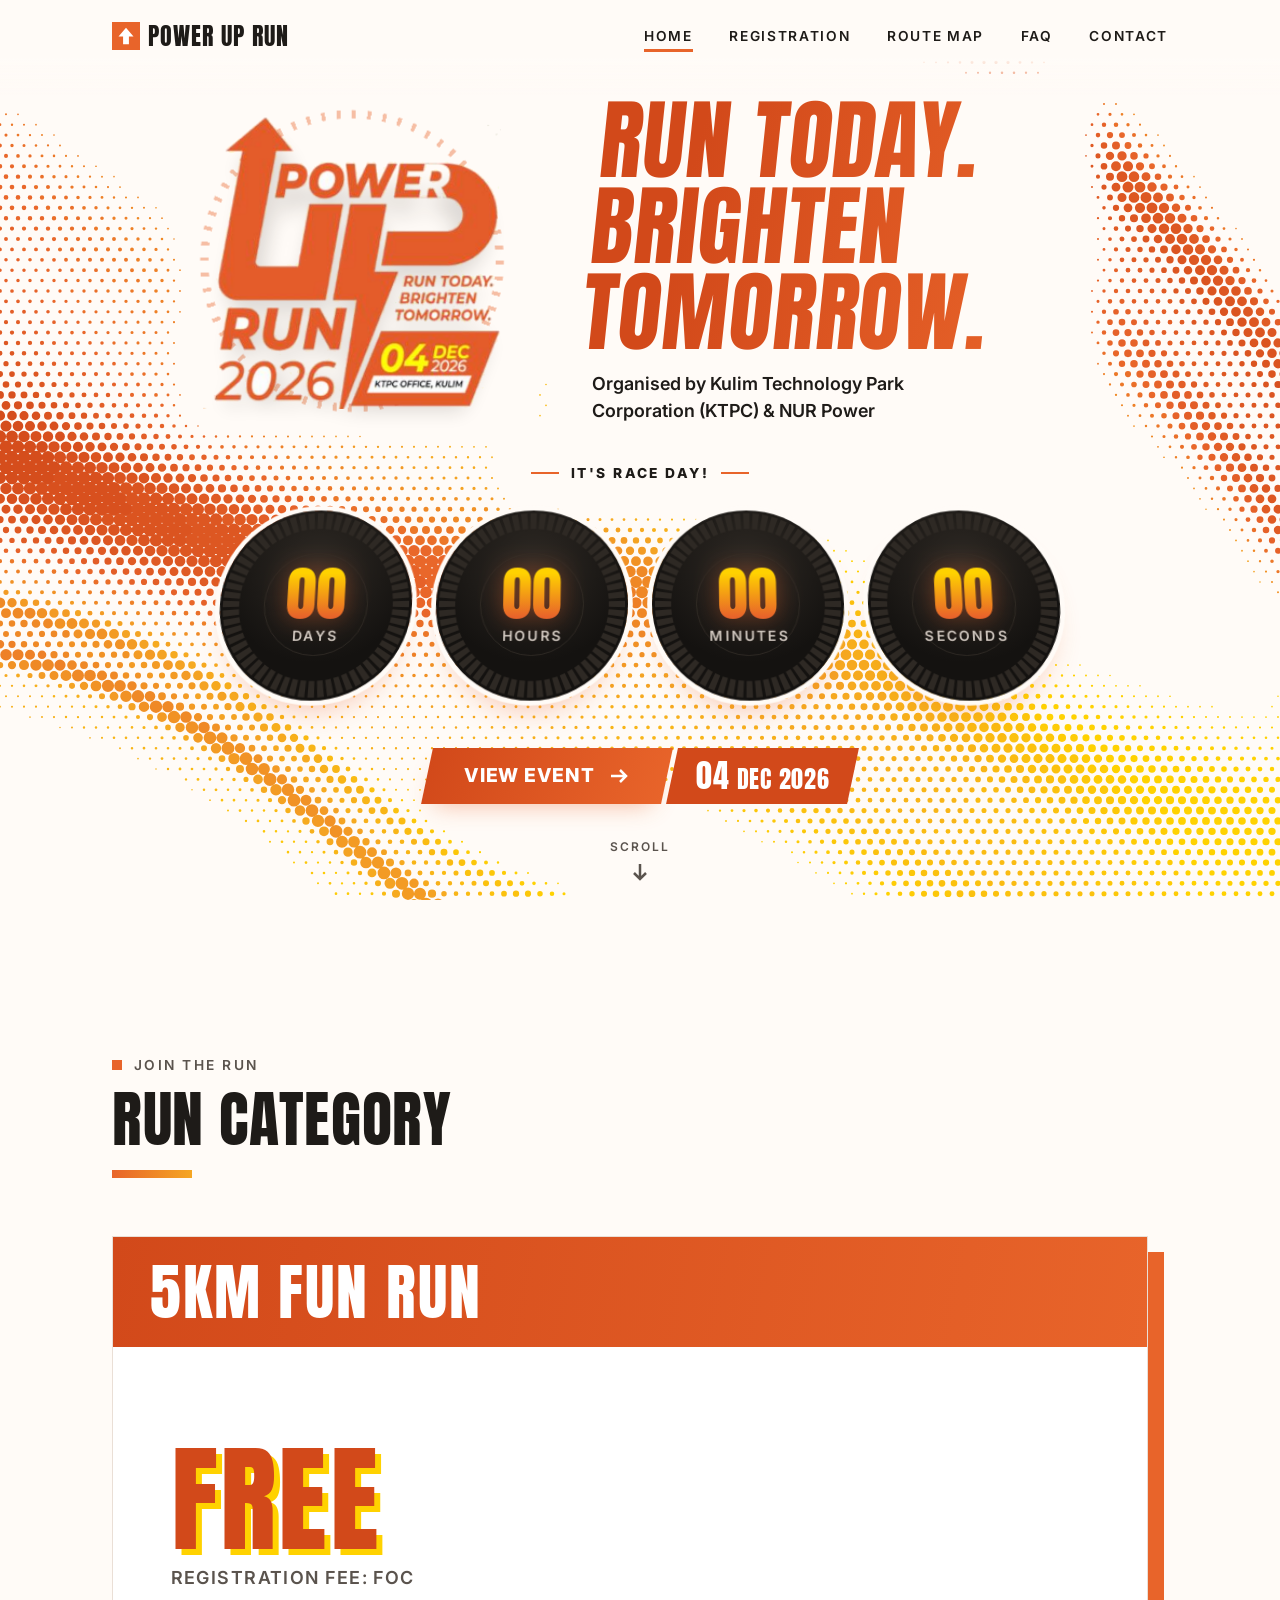
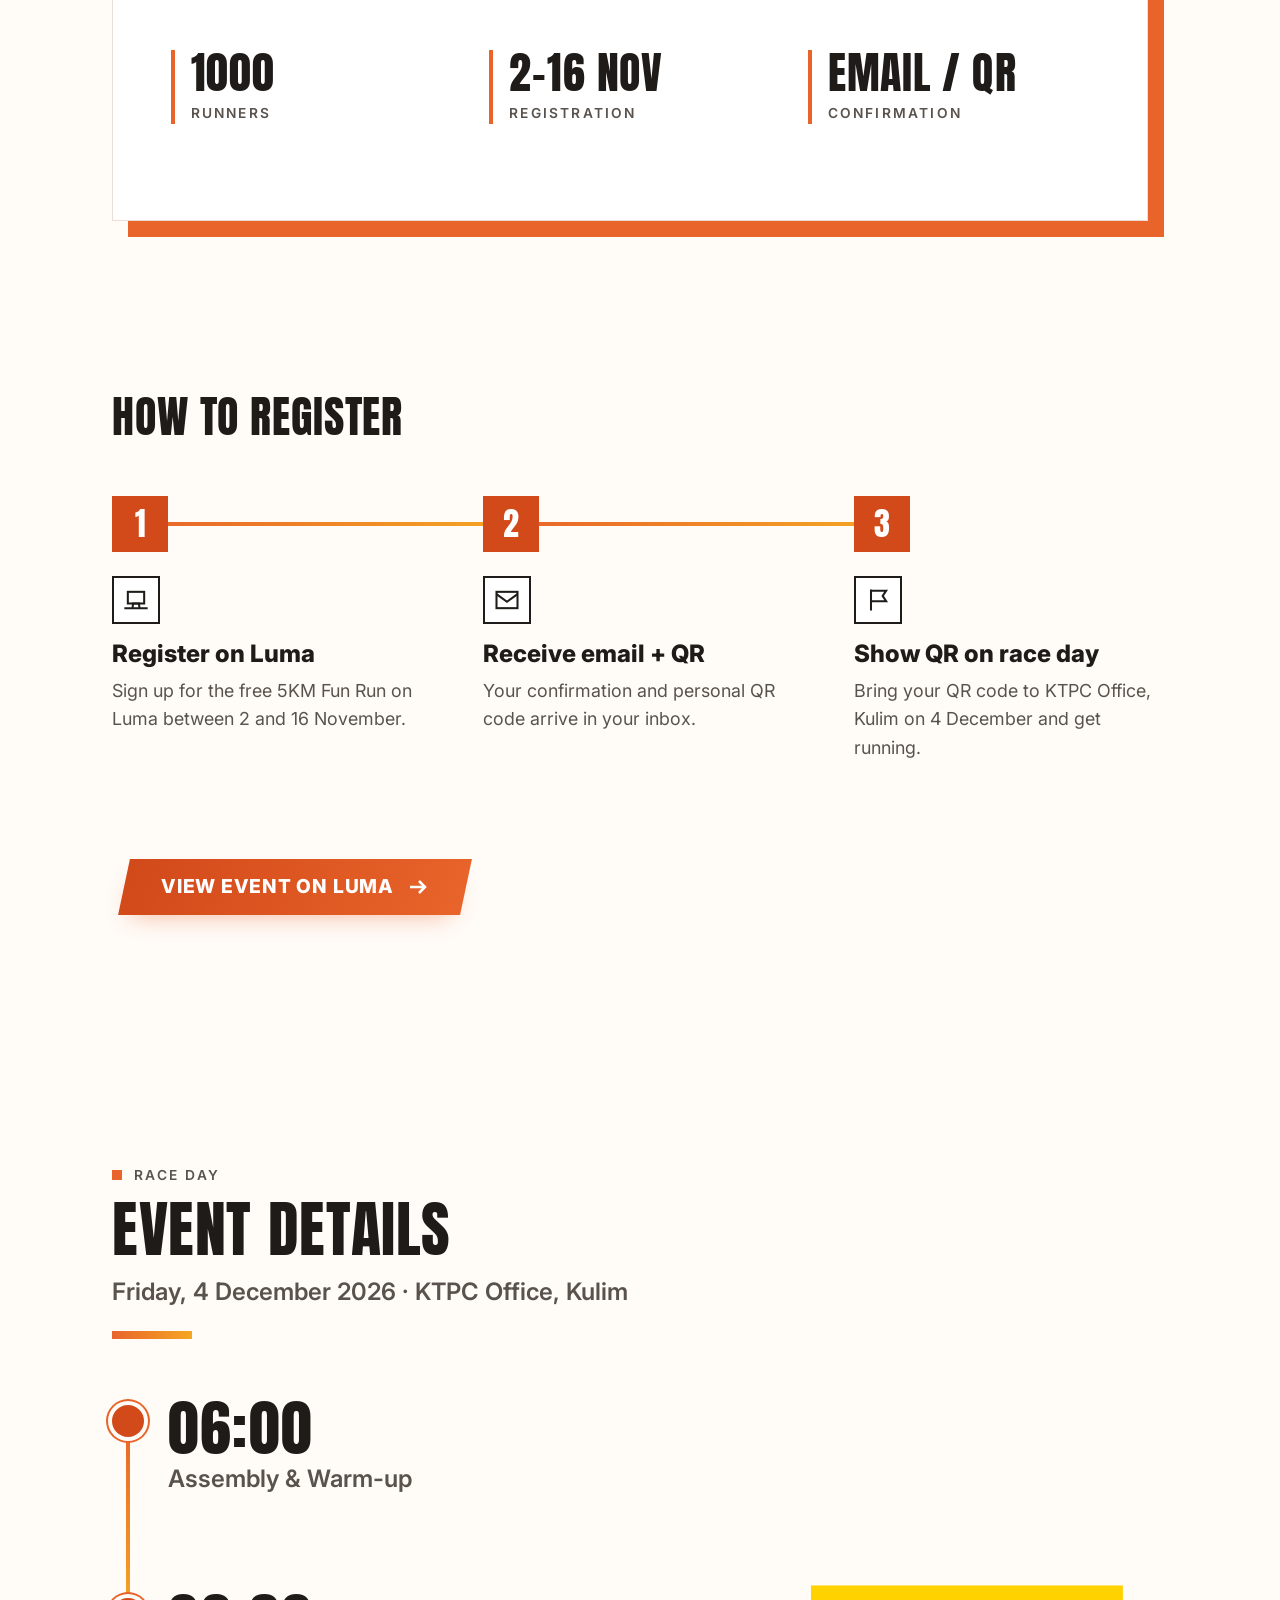
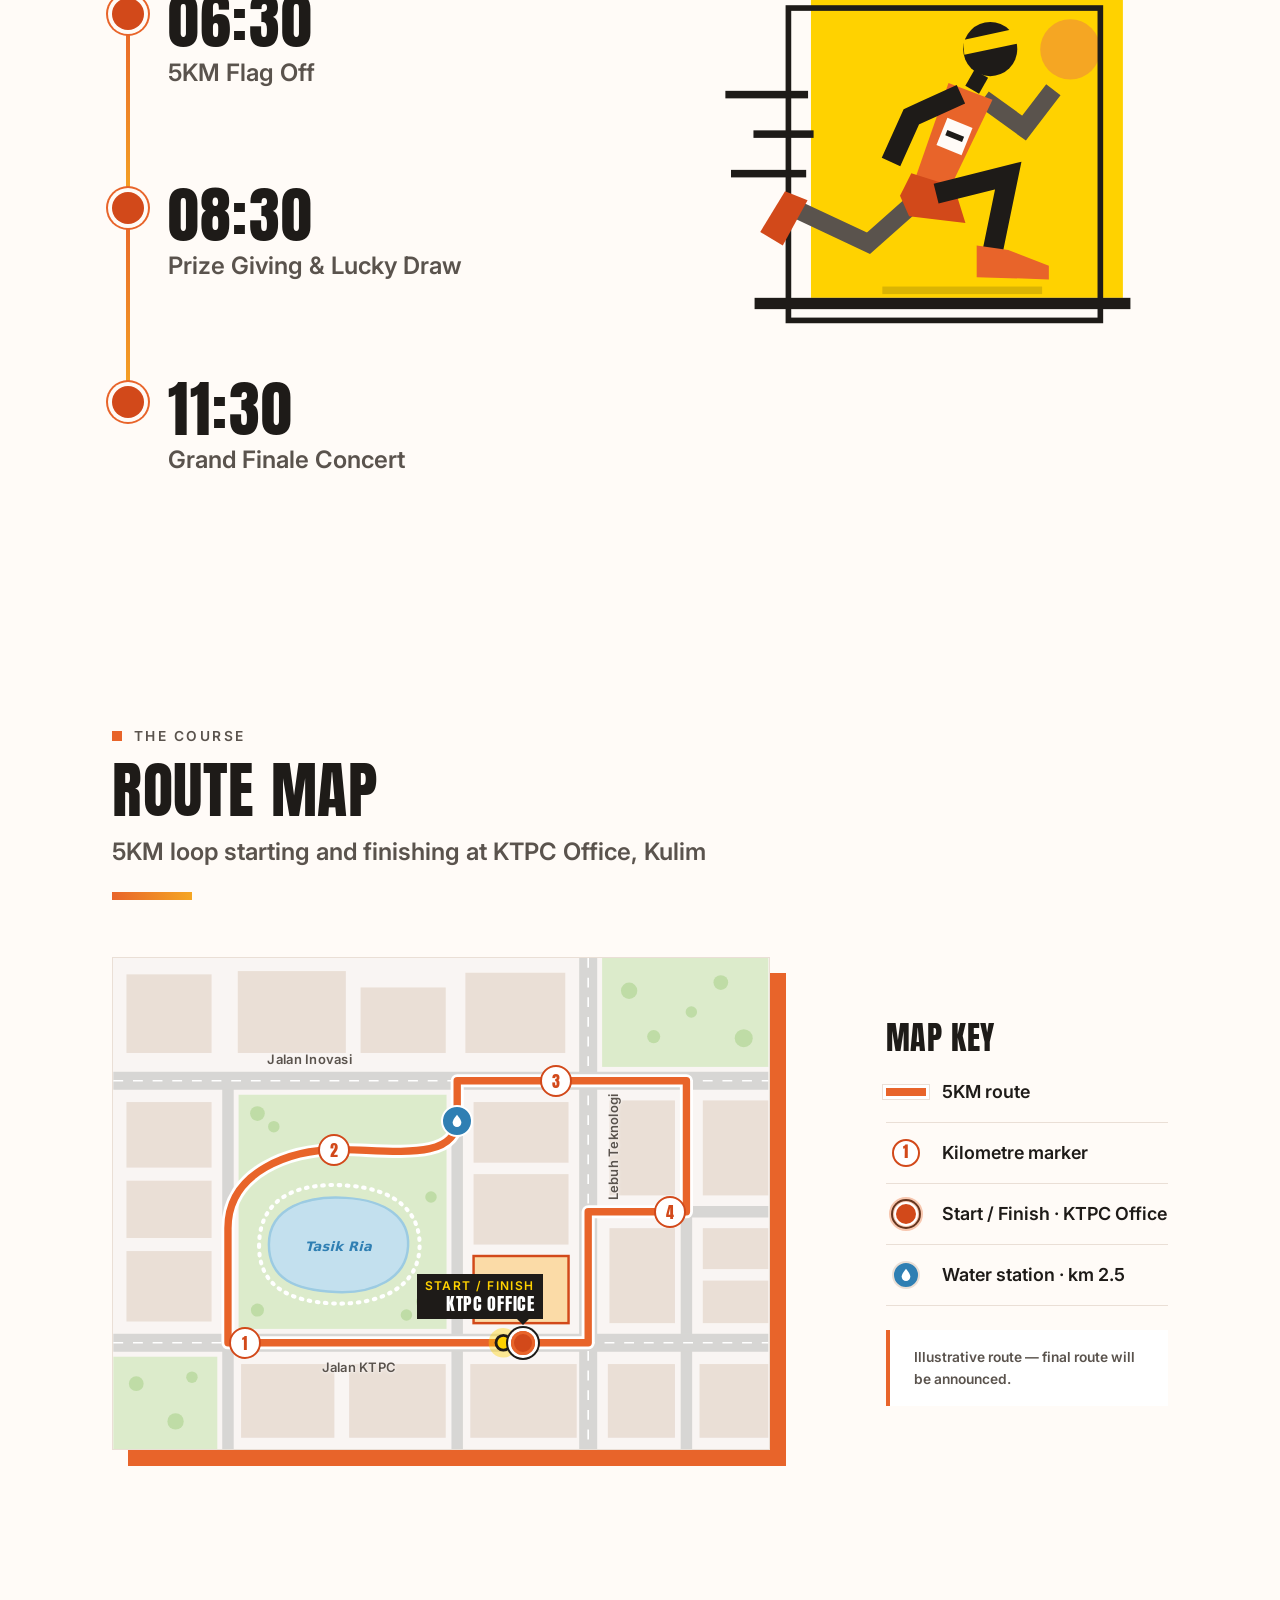
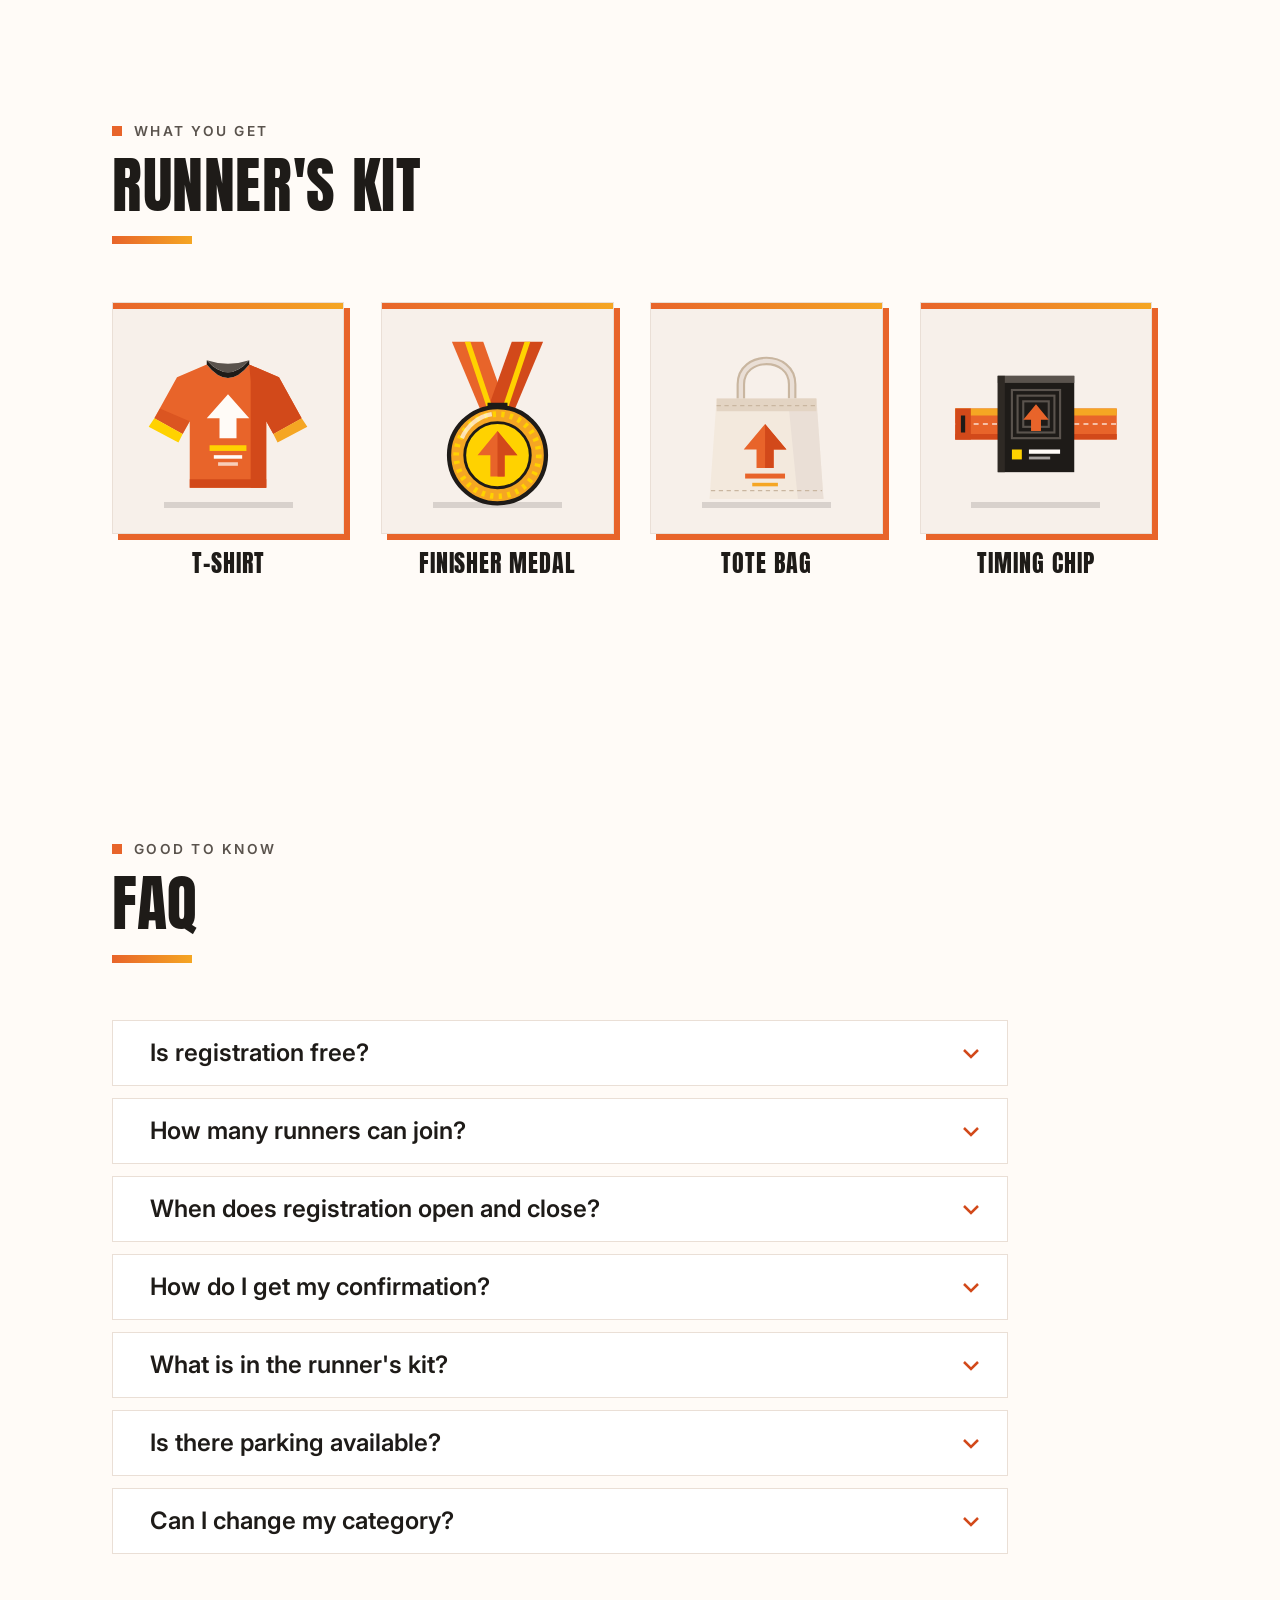
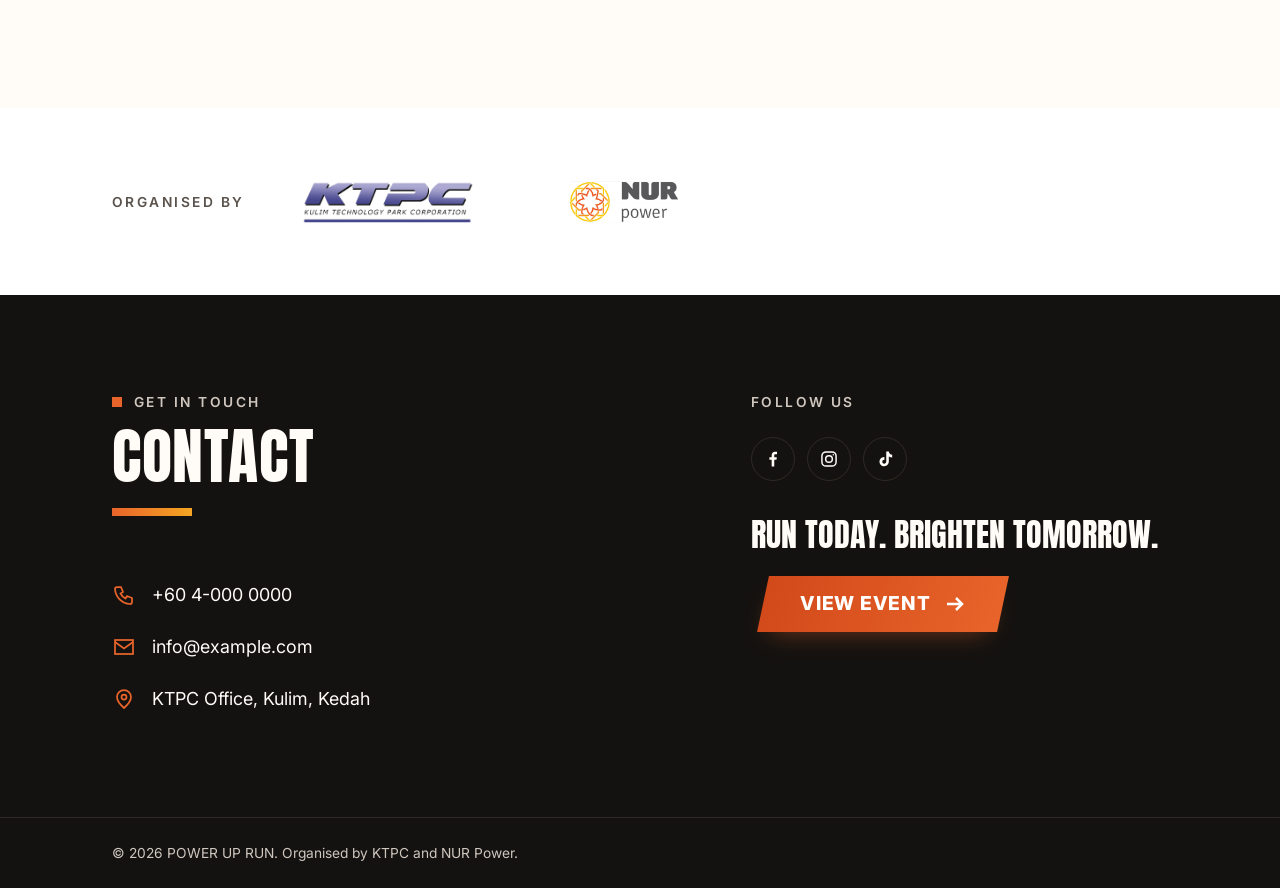
==== commit 22dd1d3a: "Make CTA labels phase-aware and fix final review findings" ====
--- a/index.html
+++ b/index.html
@@ -9,6 +9,15 @@
   <meta property="og:title" content="POWER UP RUN 2026">
   <meta property="og:description" content="Run Today. Brighten Tomorrow. Free 5KM Fun Run at KTPC Office, Kulim, 4 December 2026.">
   <meta property="og:type" content="website">
+  <!-- Relative for now: make og:image and twitter:image absolute once the Pages URL is known. -->
+  <meta property="og:image" content="assets/images/og_image.png">
+  <meta property="og:image:width" content="1200">
+  <meta property="og:image:height" content="630">
+  <meta property="og:image:alt" content="POWER UP RUN 2026: Run today. Brighten tomorrow. 04 Dec 2026, KTPC Office, Kulim.">
+  <meta name="twitter:card" content="summary_large_image">
+  <meta name="twitter:title" content="POWER UP RUN 2026">
+  <meta name="twitter:description" content="Run Today. Brighten Tomorrow. Free 5KM Fun Run at KTPC Office, Kulim, 4 December 2026.">
+  <meta name="twitter:image" content="assets/images/og_image.png">
   <link rel="icon" href="assets/images/favicon.svg" type="image/svg+xml">
 
   <link rel="preconnect" href="https://fonts.googleapis.com">
@@ -25,6 +34,15 @@
     }, 4000);
   </script>
   <script type="module" src="assets/javascripts/application.js"></script>
+  <!-- Fetch the boot module's imports and the hero controllers in parallel rather than as a chain. -->
+  <link rel="modulepreload" href="assets/javascripts/config/event.js">
+  <link rel="modulepreload" href="assets/javascripts/lib/event_phase.js">
+  <link rel="modulepreload" href="assets/javascripts/lib/registration_links.js">
+  <link rel="modulepreload" href="assets/javascripts/lib/countdown_dial.js">
+  <link rel="modulepreload" href="assets/javascripts/controllers/nav_controller.js">
+  <link rel="modulepreload" href="assets/javascripts/controllers/countdown_controller.js">
+  <link rel="modulepreload" href="assets/javascripts/controllers/halftone_waves_controller.js">
+  <link rel="modulepreload" href="assets/javascripts/controllers/tilt_controller.js">
 </head>
 <body>
   <a class="skip-link" href="#main">Skip to content</a>
@@ -60,7 +78,7 @@
 
       <div class="hero__inner container">
         <div class="hero__brand">
-          <div class="hero__logo-reveal" data-controller="reveal">
+          <div class="hero__logo-reveal hero__load-in">
             <div class="hero__logo-stage" data-halftone-clear>
               <div class="hero__logo" data-controller="tilt">
                 <span class="hero__logo-halo" data-tilt-depth="-70" aria-hidden="true"></span>
@@ -74,13 +92,13 @@
             </div>
           </div>
 
-          <div class="hero__copy" data-controller="reveal" data-reveal-delay="120" data-halftone-clear>
+          <div class="hero__copy hero__load-in" style="--load-delay: 120ms" data-halftone-clear>
             <p class="hero__tagline"><span>Run today.</span> <span>Brighten tomorrow.</span></p>
             <p class="hero__organisers">Organised by Kulim Technology Park Corporation (KTPC) &amp; NUR Power</p>
           </div>
         </div>
 
-        <div class="hero__countdown" data-controller="reveal" data-reveal-delay="240">
+        <div class="hero__countdown hero__load-in" style="--load-delay: 240ms">
           <div class="countdown" data-controller="countdown">
             <p class="countdown__heading" data-countdown-heading data-halftone-clear>Registration opens in</p>
             <ol class="countdown__dials" aria-hidden="true">
@@ -111,7 +129,7 @@
             <div class="hero__cta">
               <a class="button button--primary hero__button" href="https://luma.com/" target="_blank" rel="noopener" data-registration-link>
                 <span class="button__content">
-                  <span class="button__label" data-countdown-cta-label>Register now</span>
+                  <span class="button__label" data-registration-label="short">Register now</span>
                   <svg class="button__icon" viewBox="0 0 24 24" fill="none" stroke="currentColor" stroke-width="2.5" stroke-linejoin="miter" aria-hidden="true"><path d="M4 12h15M13 6l6 6-6 6"/></svg>
                   <span class="visually-hidden">(opens in a new tab)</span>
                 </span>
@@ -206,7 +224,7 @@
         <div class="registration__cta" data-controller="reveal">
           <a class="button button--primary" href="https://luma.com/" target="_blank" rel="noopener" data-registration-link>
             <span class="button__content">
-              <span class="button__label">Register on Luma</span>
+              <span class="button__label" data-registration-label="long">Register on Luma</span>
               <svg class="button__icon" viewBox="0 0 24 24" fill="none" stroke="currentColor" stroke-width="2.5" stroke-linejoin="miter" aria-hidden="true"><path d="M4 12h15M13 6l6 6-6 6"/></svg>
               <span class="visually-hidden">(opens in a new tab)</span>
             </span>
@@ -524,17 +542,17 @@
         <p class="footer__follow-label">Follow us</p>
         <ul class="footer__social">
           <li>
-            <a class="footer__social-link" href="#" aria-label="Facebook">
+            <a class="footer__social-link" href="https://www.facebook.com/" target="_blank" rel="noopener" aria-label="Facebook (opens in a new tab)" data-social-link>
               <svg viewBox="0 0 24 24" fill="currentColor" aria-hidden="true"><path d="M13.5 21v-8h2.7l.4-3.2h-3.1V7.8c0-.9.3-1.5 1.6-1.5h1.7V3.4c-.3 0-1.3-.1-2.4-.1-2.4 0-4 1.5-4 4.1v2.4H7.7V13h2.7v8h3.1z"/></svg>
             </a>
           </li>
           <li>
-            <a class="footer__social-link" href="#" aria-label="Instagram">
+            <a class="footer__social-link" href="https://www.instagram.com/" target="_blank" rel="noopener" aria-label="Instagram (opens in a new tab)" data-social-link>
               <svg viewBox="0 0 24 24" fill="none" stroke="currentColor" stroke-width="1.75" aria-hidden="true"><rect x="3.5" y="3.5" width="17" height="17" rx="5"/><circle cx="12" cy="12" r="4"/><circle cx="17.2" cy="6.8" r="0.9" fill="currentColor" stroke="none"/></svg>
             </a>
           </li>
           <li>
-            <a class="footer__social-link" href="#" aria-label="TikTok">
+            <a class="footer__social-link" href="https://www.tiktok.com/" target="_blank" rel="noopener" aria-label="TikTok (opens in a new tab)" data-social-link>
               <svg viewBox="0 0 24 24" fill="currentColor" aria-hidden="true"><path d="M16.6 3c.3 2.3 1.7 3.8 4 4v3.1c-1.4 0-2.8-.4-4-1.2v6.2c0 3.2-2.5 5.6-5.6 5.6S5.4 18.3 5.4 15.2s2.6-5.7 5.9-5.6v3.2c-1.4-.1-2.6.9-2.6 2.4 0 1.3 1 2.4 2.4 2.4 1.3 0 2.4-1 2.4-2.5V3h3.1z"/></svg>
             </a>
           </li>
@@ -544,7 +562,7 @@
           <p class="footer__cta-text">Run today. Brighten tomorrow.</p>
           <a class="button button--primary" href="https://luma.com/" target="_blank" rel="noopener" data-registration-link>
             <span class="button__content">
-              <span class="button__label">Register now</span>
+              <span class="button__label" data-registration-label="short">Register now</span>
               <svg class="button__icon" viewBox="0 0 24 24" fill="none" stroke="currentColor" stroke-width="2.5" stroke-linejoin="miter" aria-hidden="true"><path d="M4 12h15M13 6l6 6-6 6"/></svg>
               <span class="visually-hidden">(opens in a new tab)</span>
             </span>
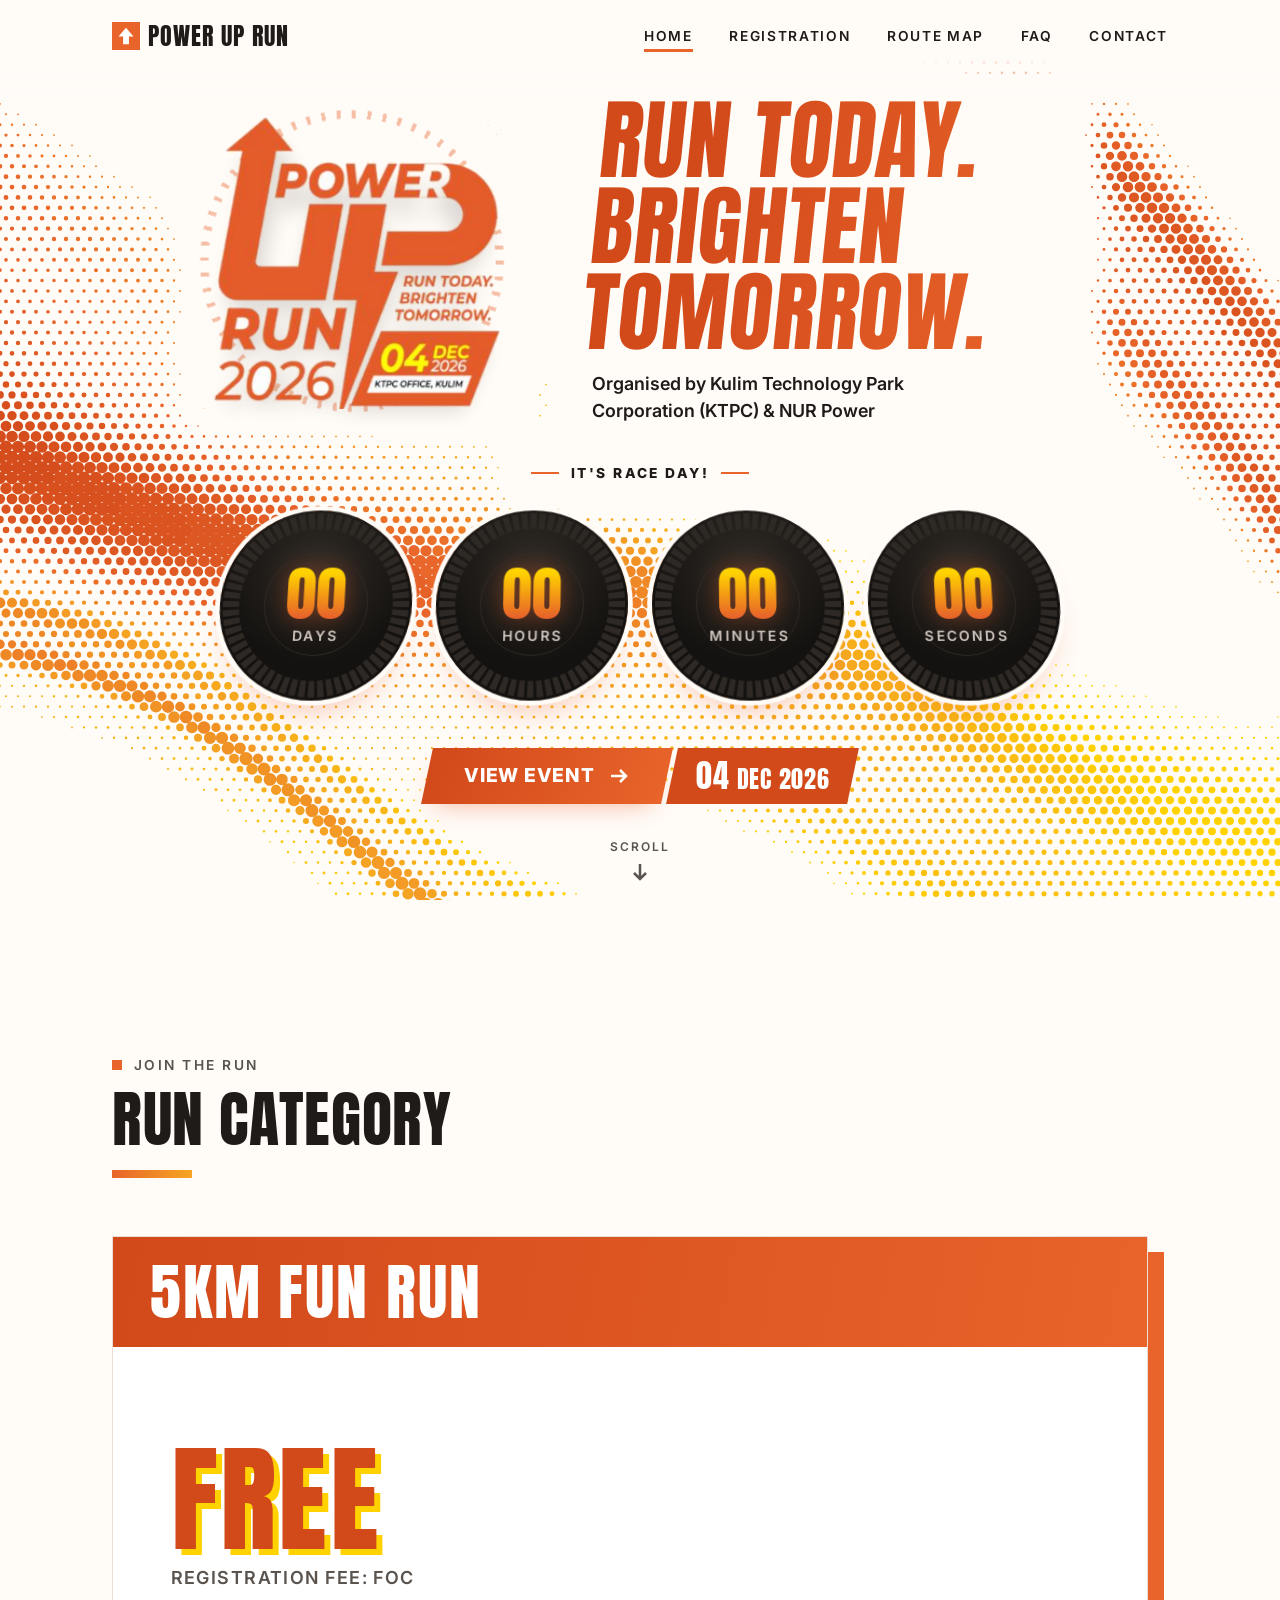
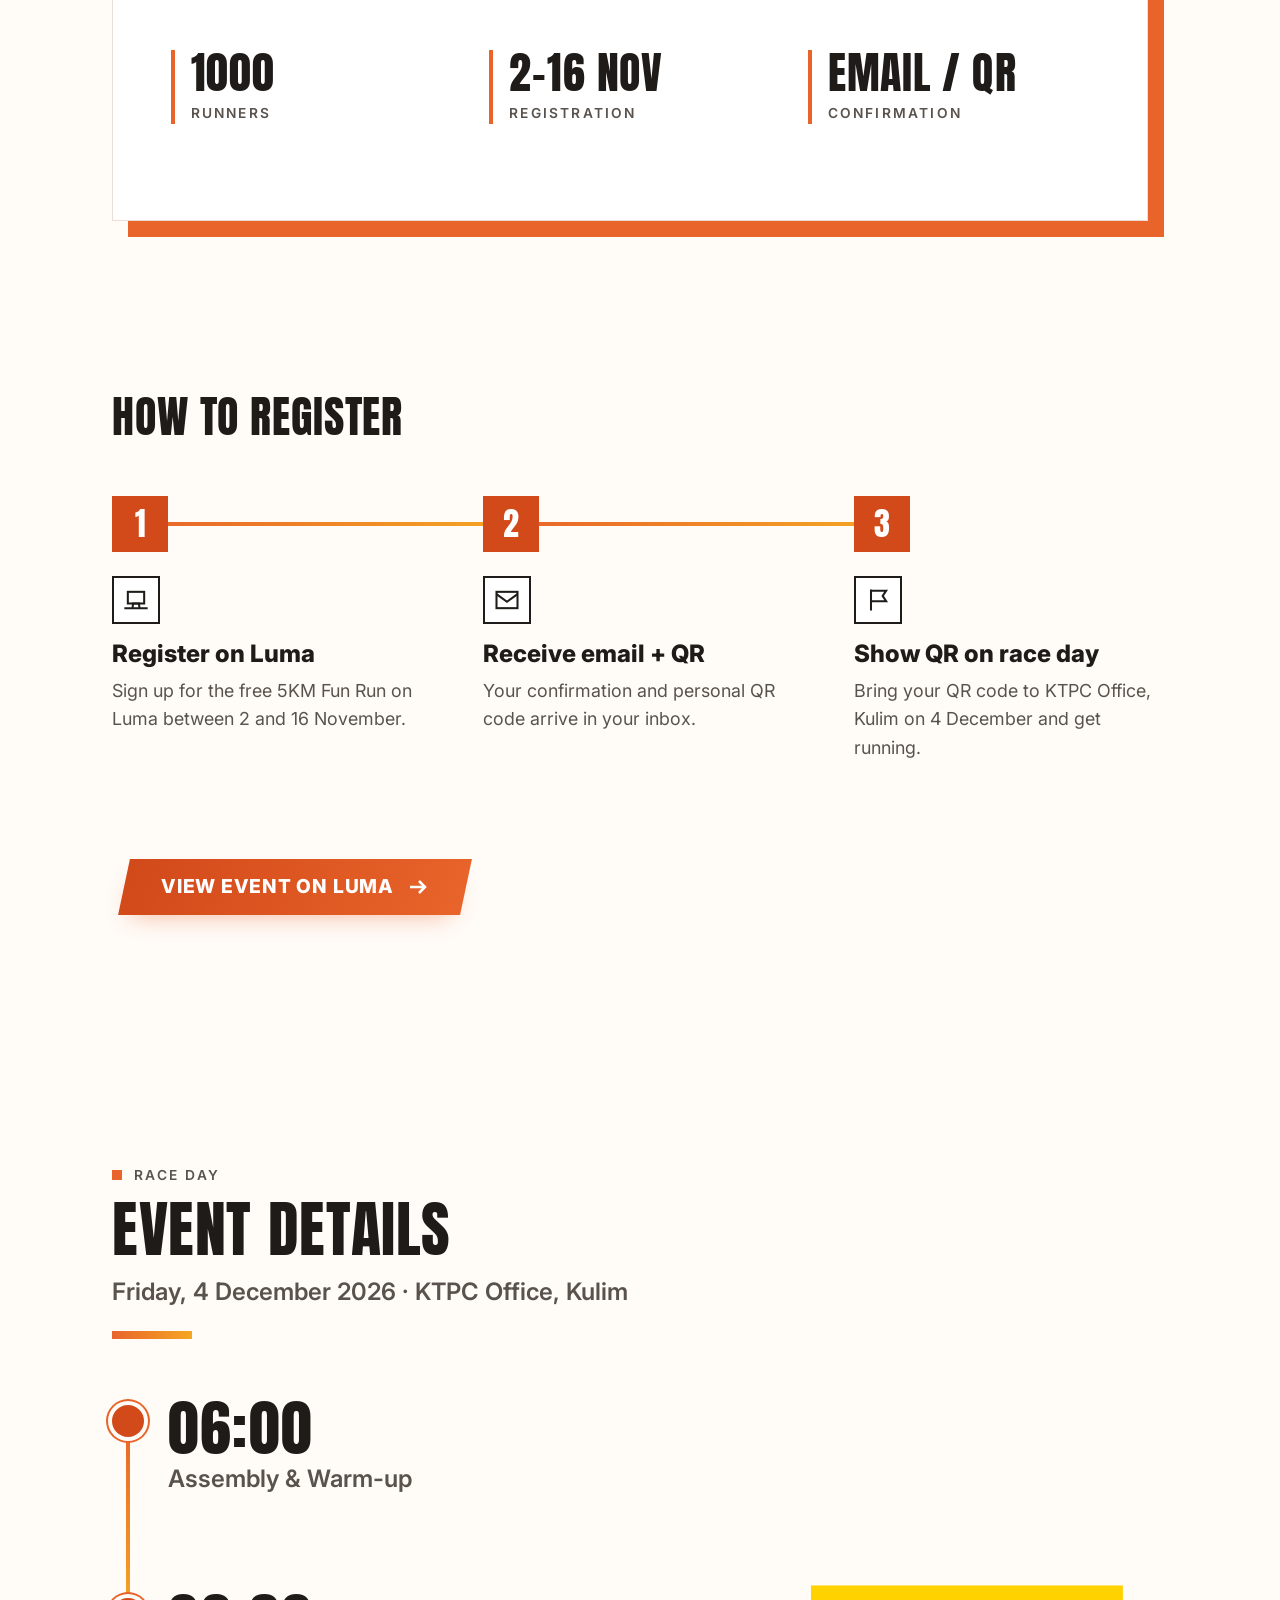
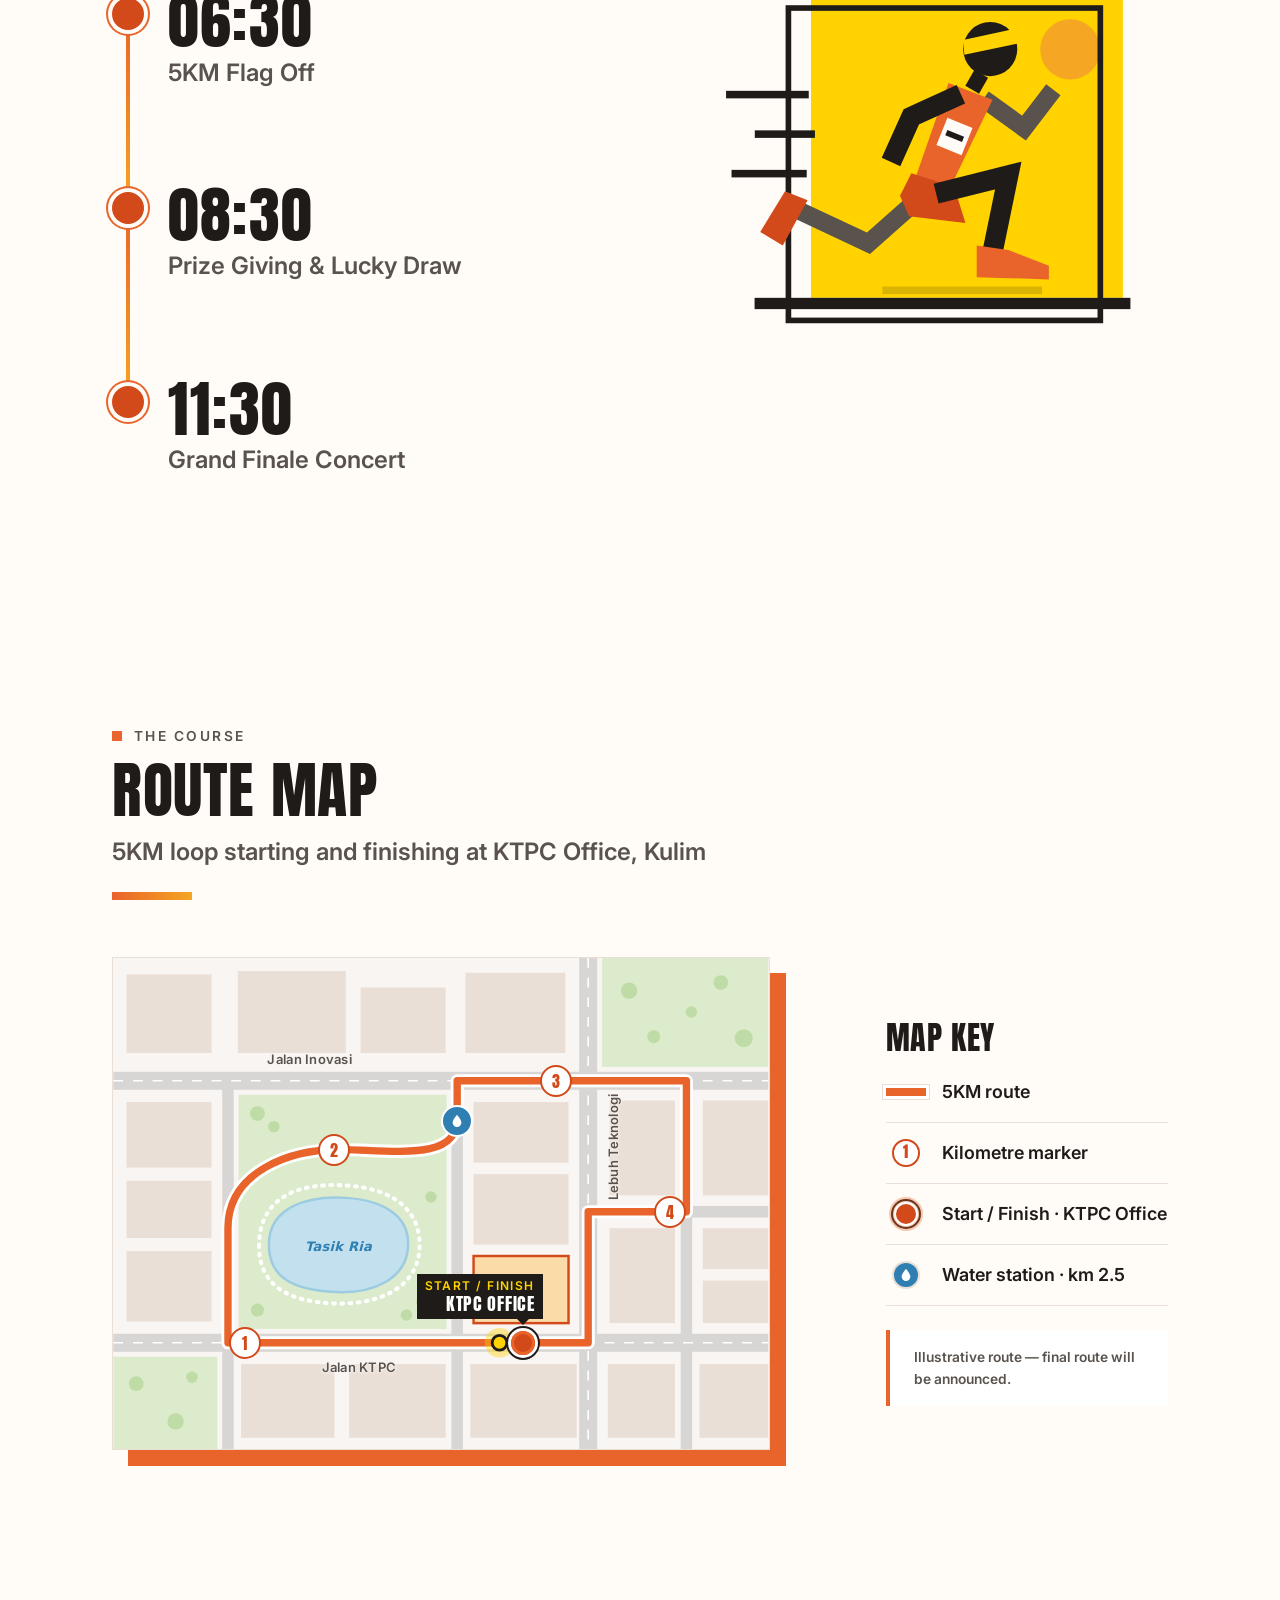
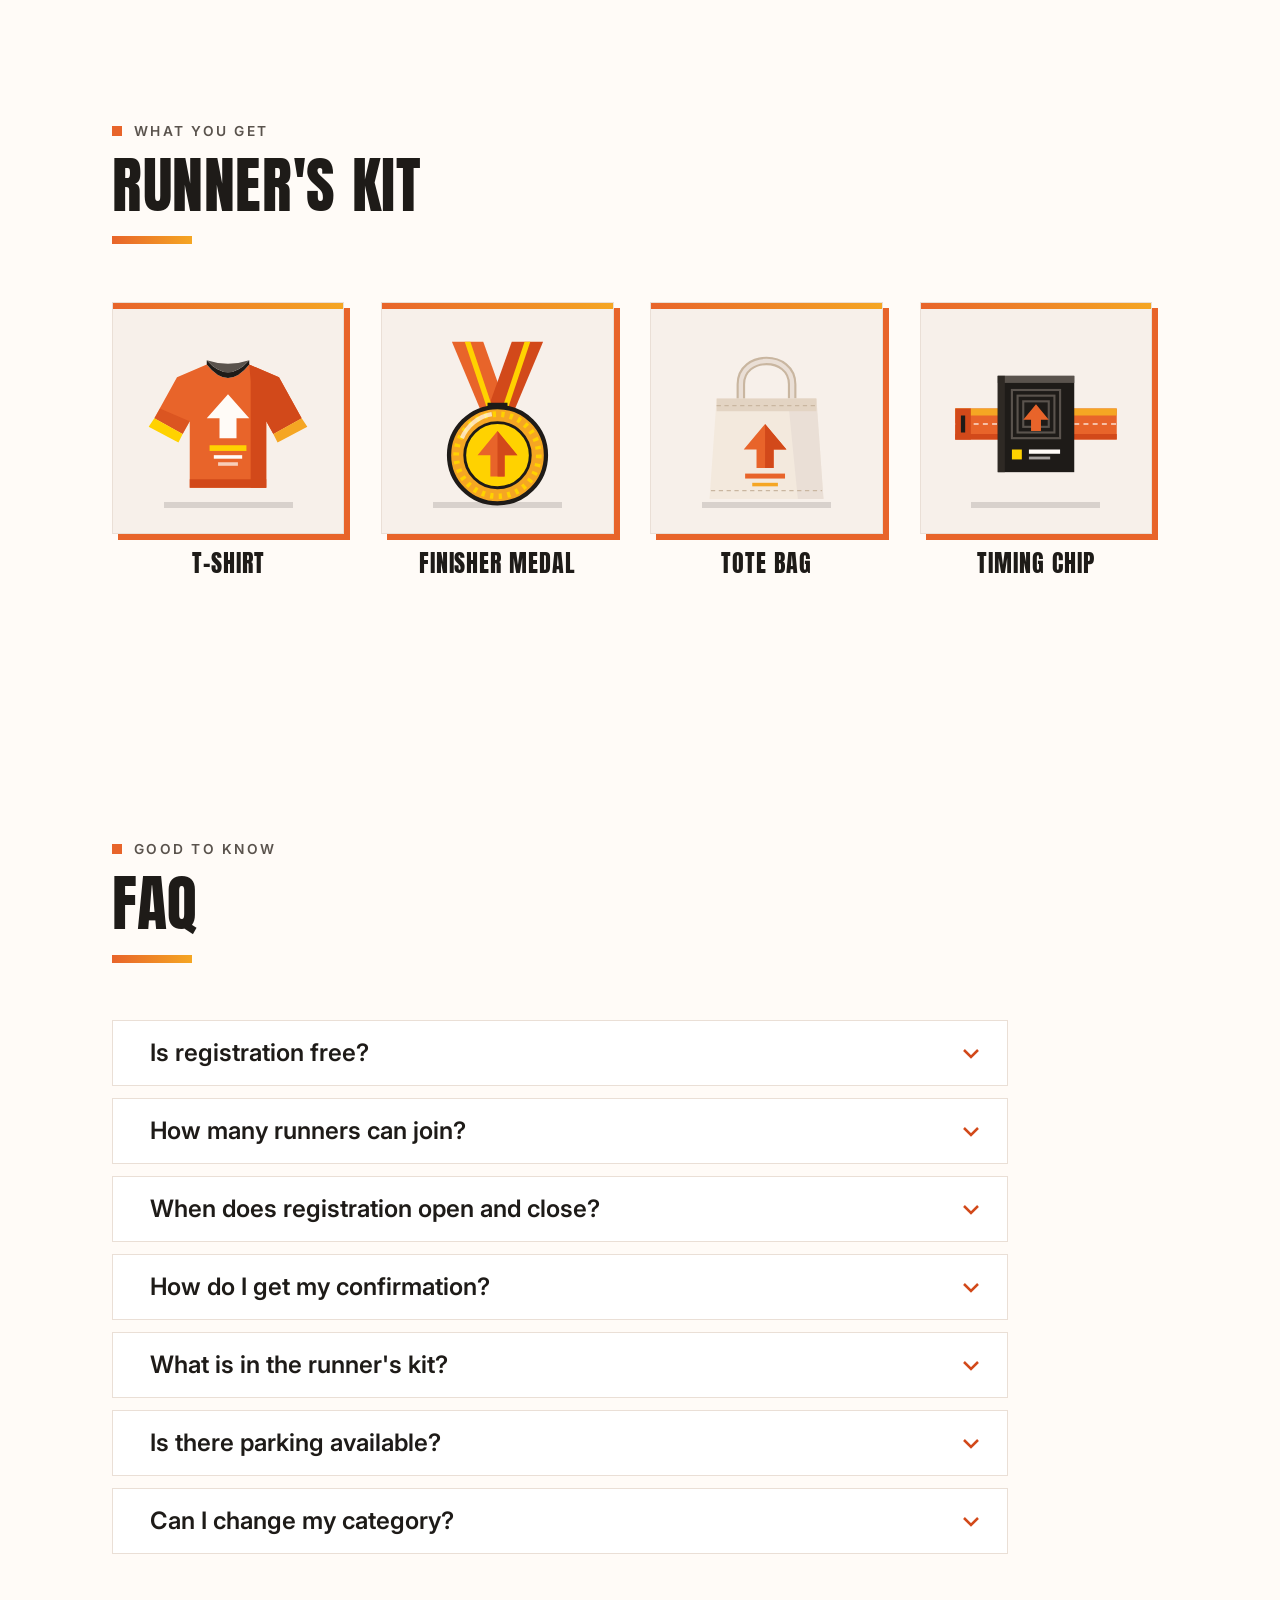
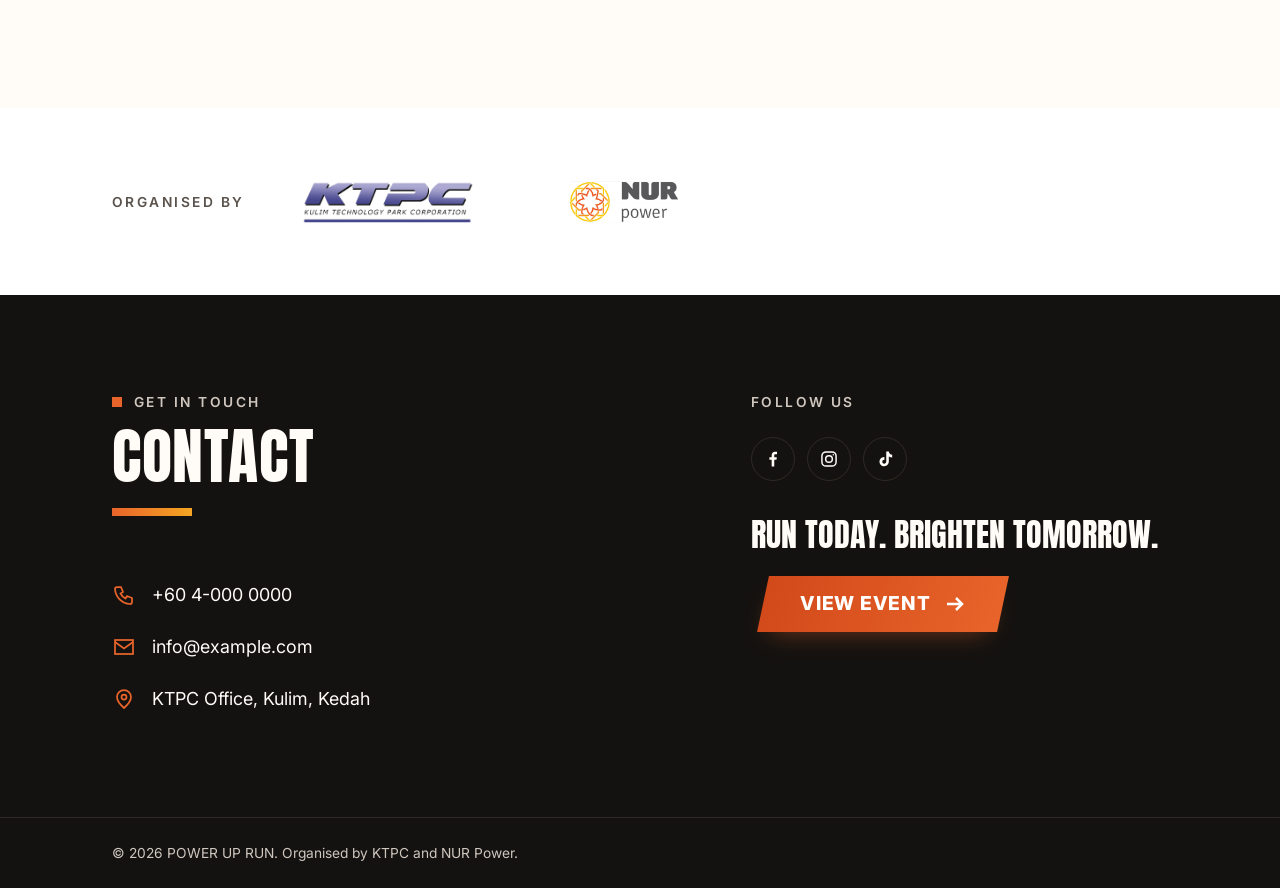
==== commit 35e7342c: "Use absolute site URL for share image, og:url and canonical" ====
--- a/index.html
+++ b/index.html
@@ -9,15 +9,16 @@
   <meta property="og:title" content="POWER UP RUN 2026">
   <meta property="og:description" content="Run Today. Brighten Tomorrow. Free 5KM Fun Run at KTPC Office, Kulim, 4 December 2026.">
   <meta property="og:type" content="website">
-  <!-- Relative for now: make og:image and twitter:image absolute once the Pages URL is known. -->
-  <meta property="og:image" content="assets/images/og_image.png">
+  <link rel="canonical" href="https://power-up-run-26.rdzny.xyz/">
+  <meta property="og:url" content="https://power-up-run-26.rdzny.xyz/">
+  <meta property="og:image" content="https://power-up-run-26.rdzny.xyz/assets/images/og_image.png">
   <meta property="og:image:width" content="1200">
   <meta property="og:image:height" content="630">
   <meta property="og:image:alt" content="POWER UP RUN 2026: Run today. Brighten tomorrow. 04 Dec 2026, KTPC Office, Kulim.">
   <meta name="twitter:card" content="summary_large_image">
   <meta name="twitter:title" content="POWER UP RUN 2026">
   <meta name="twitter:description" content="Run Today. Brighten Tomorrow. Free 5KM Fun Run at KTPC Office, Kulim, 4 December 2026.">
-  <meta name="twitter:image" content="assets/images/og_image.png">
+  <meta name="twitter:image" content="https://power-up-run-26.rdzny.xyz/assets/images/og_image.png">
   <link rel="icon" href="assets/images/favicon.svg" type="image/svg+xml">
 
   <link rel="preconnect" href="https://fonts.googleapis.com">
--- a/assets/stylesheets/application.css
+++ b/assets/stylesheets/application.css
@@ -2,14 +2,14 @@
 @import url("tokens.css");
 @import url("base.css");
 @import url("layout.css");
-@import url("components/_nav.css");
-@import url("components/_hero.css");
-@import url("components/_countdown.css");
-@import url("components/_button.css");
-@import url("components/_section_heading.css");
-@import url("components/_category.css");
-@import url("components/_schedule.css");
-@import url("components/_route_map.css");
-@import url("components/_runner_kit.css");
-@import url("components/_faq.css");
-@import url("components/_footer.css");
+@import url("components/nav.css");
+@import url("components/hero.css");
+@import url("components/countdown.css");
+@import url("components/button.css");
+@import url("components/section_heading.css");
+@import url("components/category.css");
+@import url("components/schedule.css");
+@import url("components/route_map.css");
+@import url("components/runner_kit.css");
+@import url("components/faq.css");
+@import url("components/footer.css");
